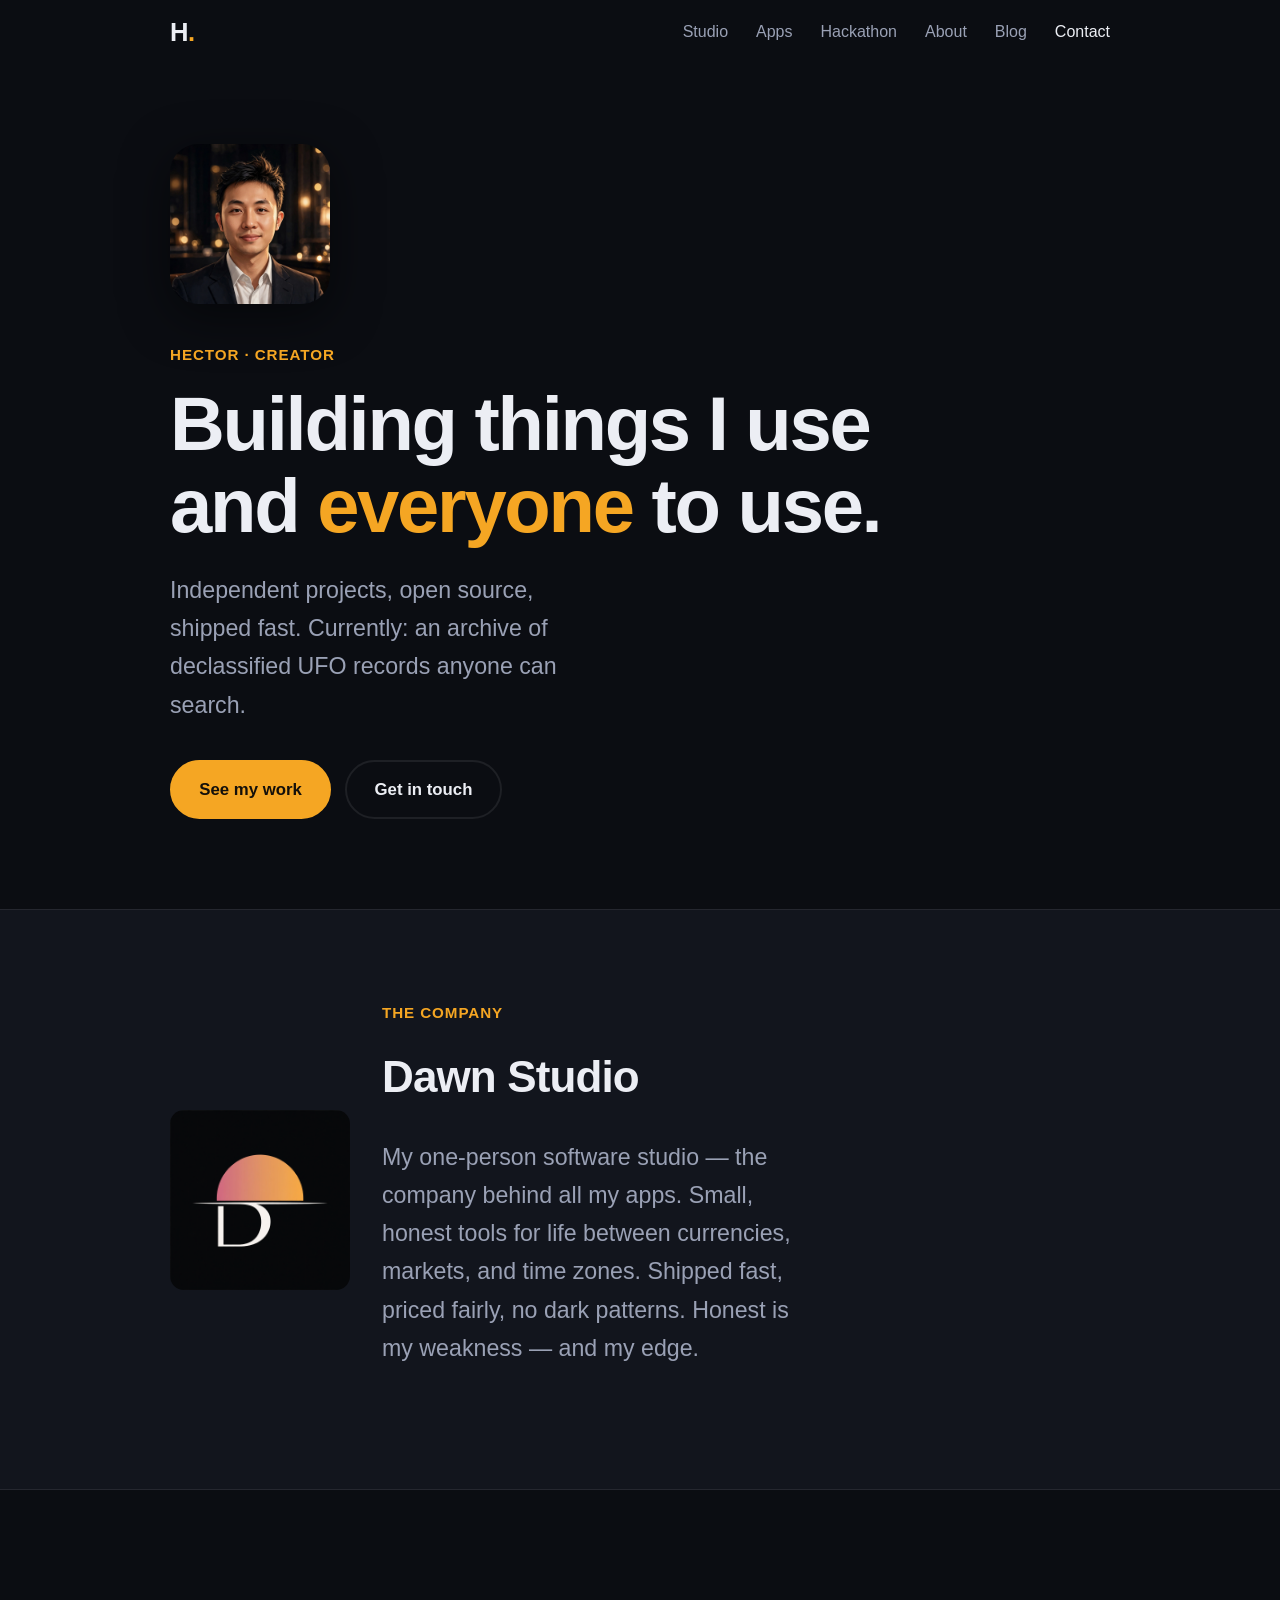
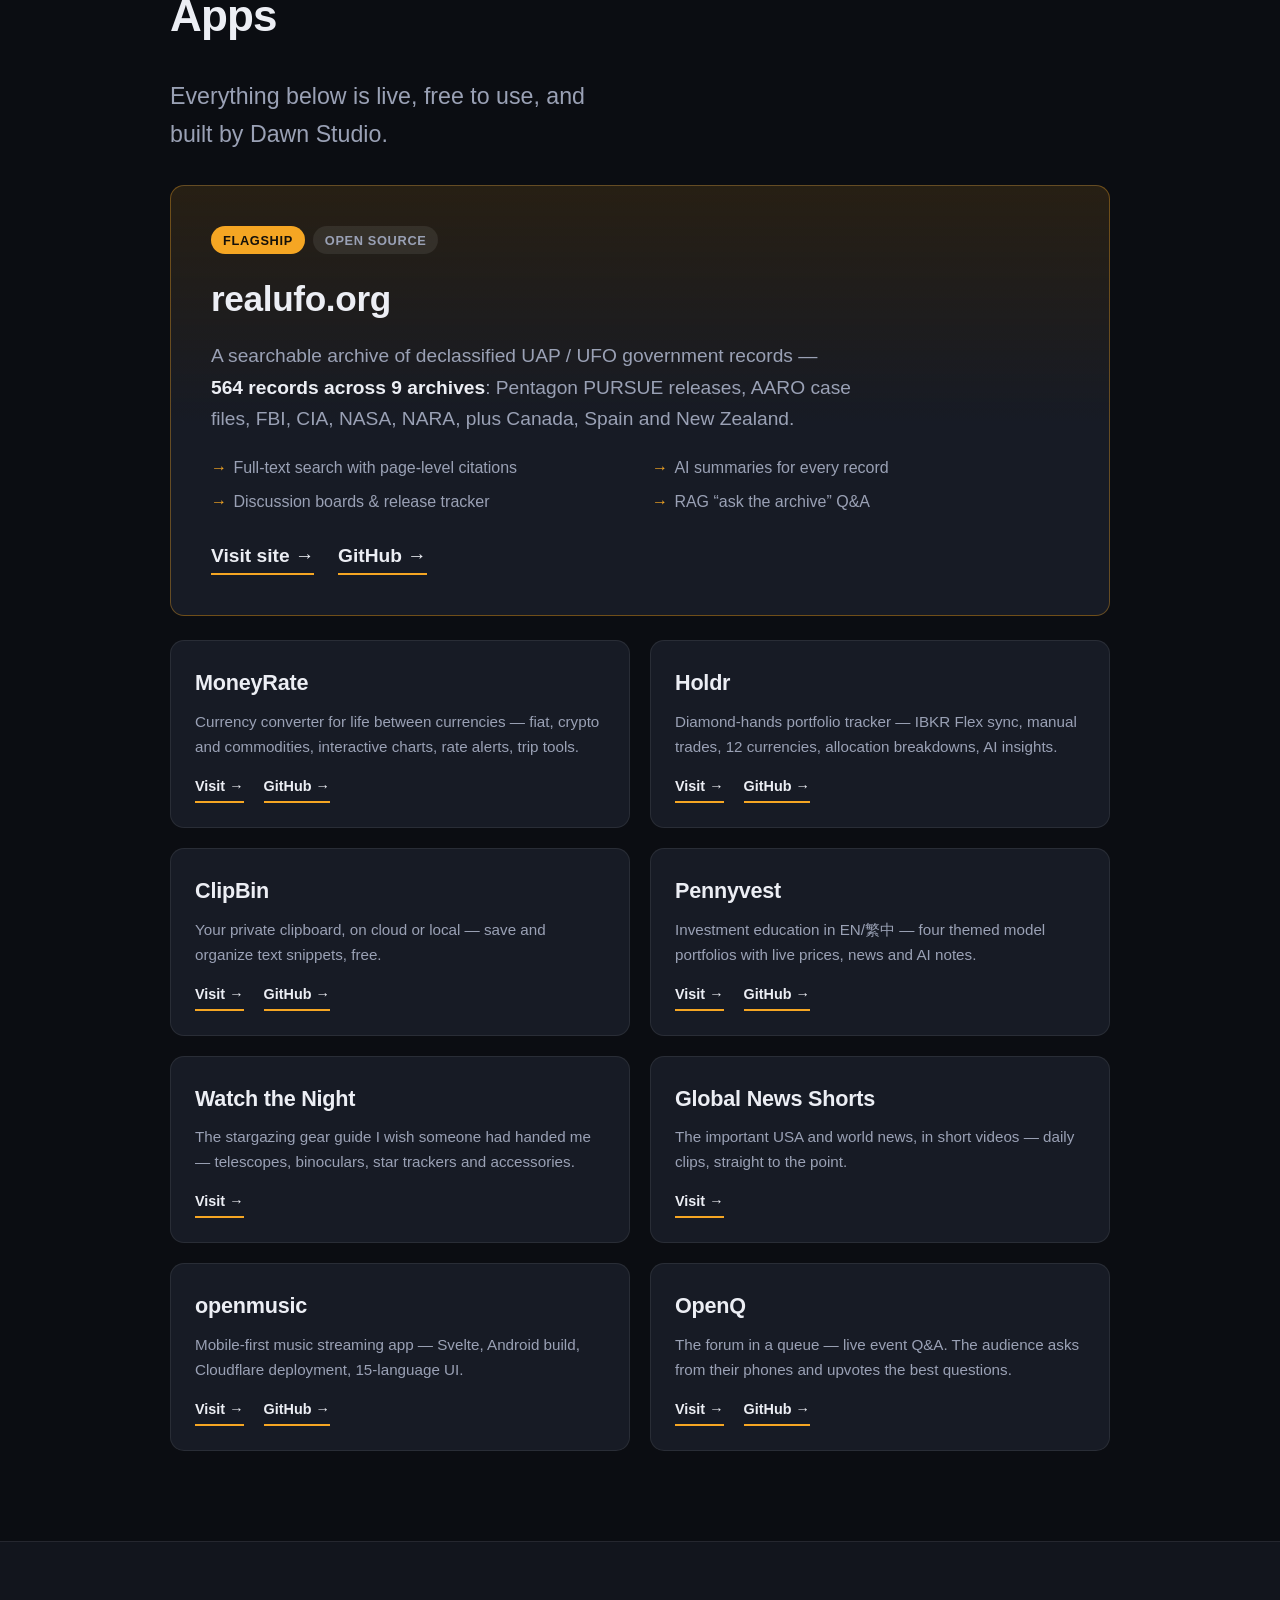
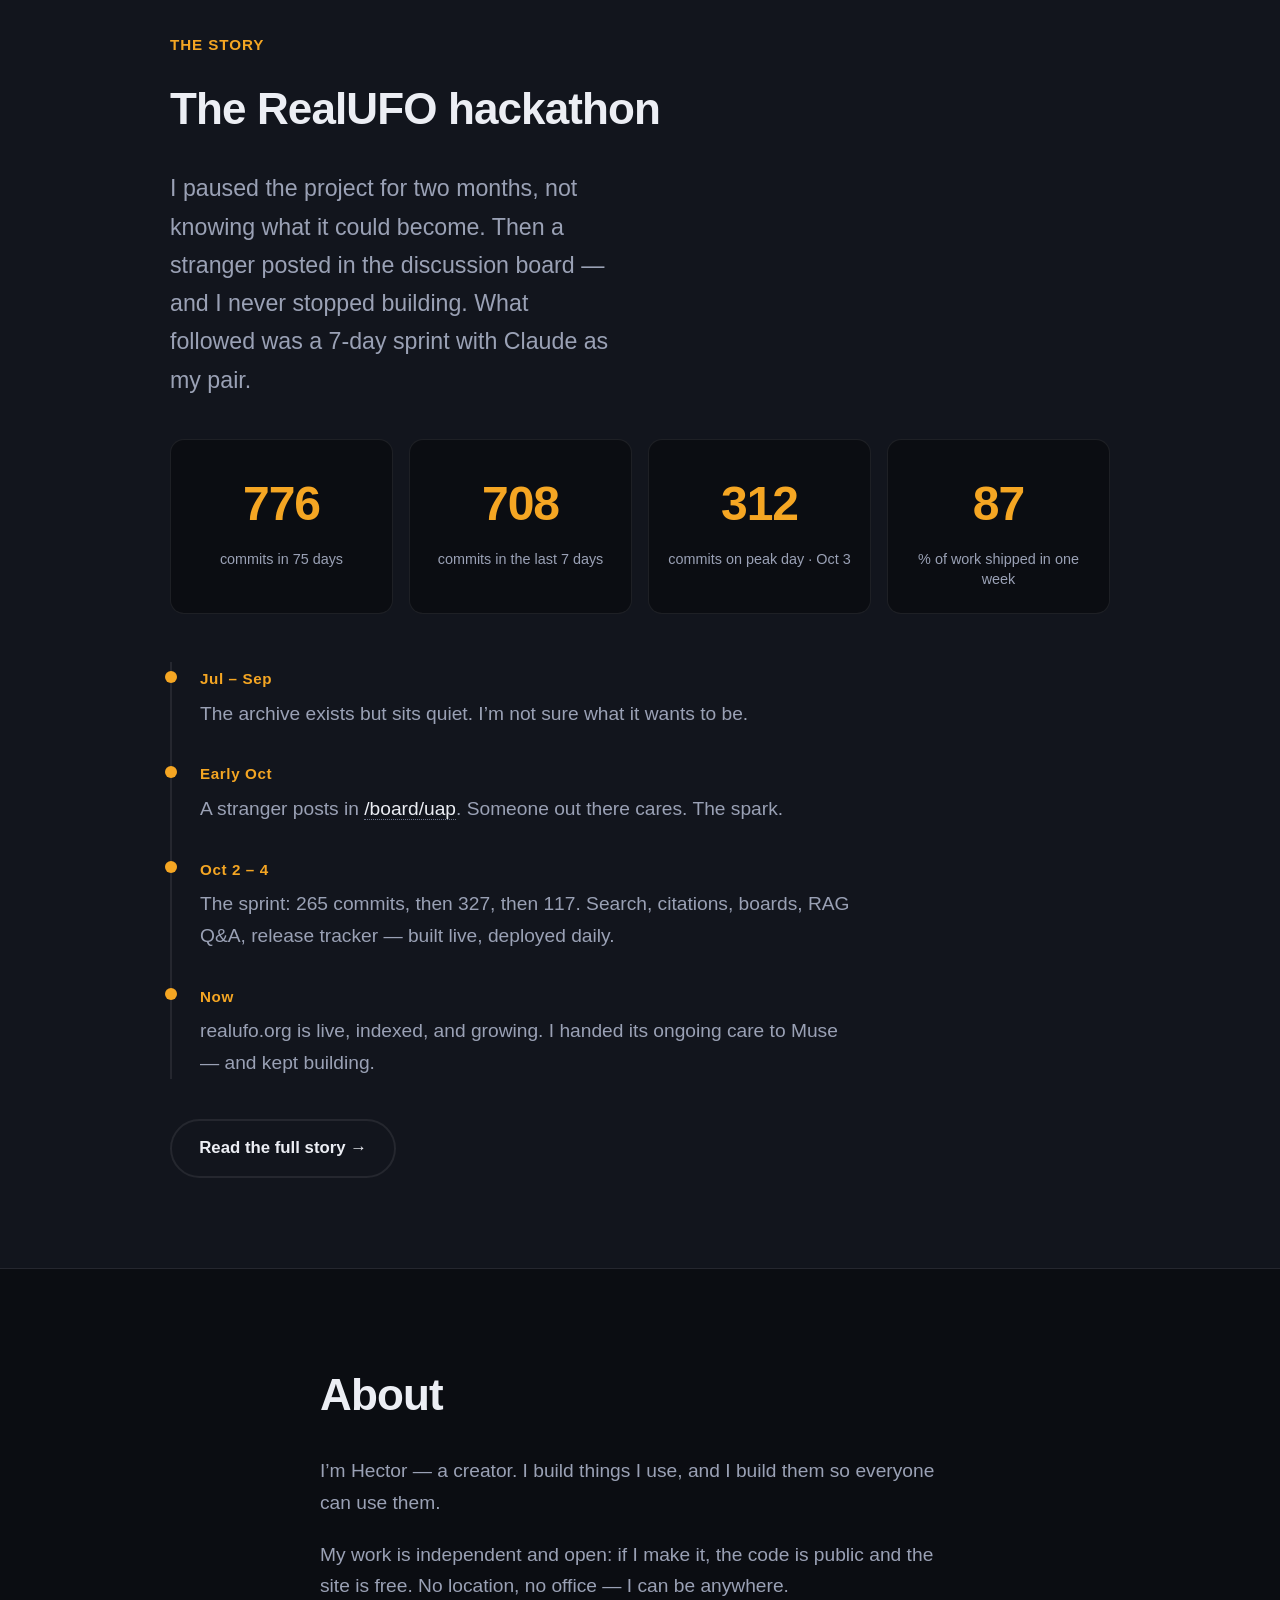
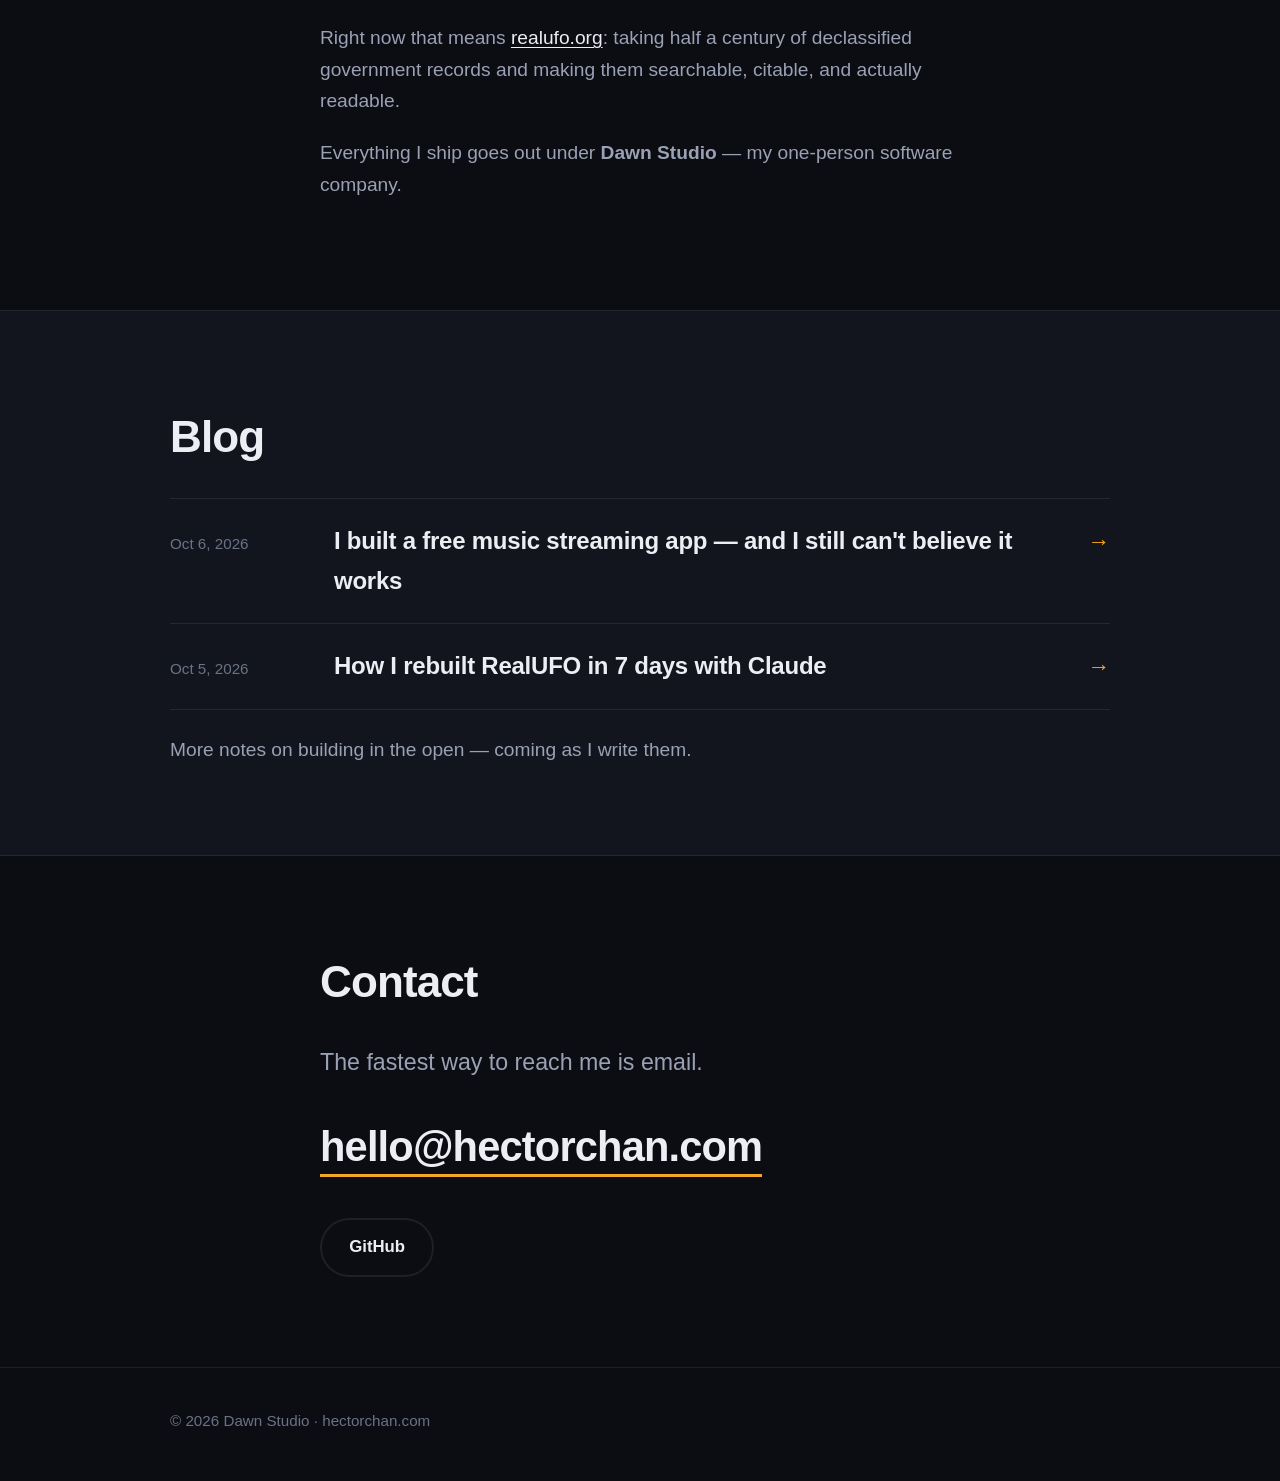
==== index.html @ f7c54172 "Add Cloudflare Web Analytics beacon (hectorchan.com)" ====
<!DOCTYPE html>
<html lang="en">
<head>
<meta charset="utf-8">
<meta name="viewport" content="width=device-width, initial-scale=1">
<meta name="theme-color" content="#000000">
<title>Hector — creator</title>
<meta name="description" content="Hector is a creator. Building things I use and everyone to use. Currently building realufo.org — an open-source archive of declassified UAP records.">
<meta property="og:title" content="Hector — creator">
<meta property="og:description" content="Building things I use and everyone to use.">
<meta property="og:type" content="website">
<meta property="og:url" content="https://hectorchan.com/">
<meta property="og:image" content="https://hectorchan.com/assets/avatar.png">
<link rel="canonical" href="https://hectorchan.com/">
<meta name="robots" content="index, follow">
<meta name="twitter:card" content="summary">
<meta name="twitter:title" content="Hector — creator">
<meta name="twitter:description" content="Building things I use and everyone to use.">
<meta name="twitter:image" content="https://hectorchan.com/assets/avatar.png">
<script type="application/ld+json">
{"@context":"https://schema.org","@type":"Person","name":"Hector Chan","url":"https://hectorchan.com/","image":"https://hectorchan.com/assets/avatar.png","description":"Hector is a creator. Building things I use and everyone to use.","jobTitle":"Founder, Dawn Studio"}
</script>
<link rel="icon" type="image/png" href="/assets/avatar.png">
<link rel="apple-touch-icon" href="/assets/apple-touch-icon.png">
<link rel="manifest" href="/site.webmanifest">
<link rel="stylesheet" href="/styles.css">
</head>
<body>

<nav class="nav" id="nav">
  <div class="wrap nav-inner">
    <a class="brand" href="/">H<span class="accent">.</span></a>
    <button class="menu-btn" id="menuBtn" aria-label="Menu" aria-expanded="false">
      <span></span><span></span><span></span>
    </button>
    <div class="nav-links" id="navLinks">
      <a href="#studio">Studio</a>
      <a href="#work">Apps</a>
      <a href="#hackathon">Hackathon</a>
      <a href="#about">About</a>
      <a href="/blog/">Blog</a>
      <a href="#contact">Contact</a>
    </div>
  </div>
</nav>

<header class="hero">
  <div class="wrap">
    <img class="avatar reveal" src="/assets/avatar.png" alt="Hector's avatar" width="160" height="160">
    <p class="kicker reveal">Hector · creator</p>
    <h1 class="reveal">Building things I use<br>and <span class="accent">everyone</span> to use.</h1>
    <p class="lede reveal">Independent projects, open source, shipped fast. Currently: an archive of declassified UFO records anyone can search.</p>
    <div class="cta-row reveal">
      <a class="btn" href="#work">See my work</a>
      <a class="btn ghost" href="#contact">Get in touch</a>
    </div>
  </div>
</header>

<main>
  <section id="studio" class="section alt">
    <div class="wrap">
      <div class="studio-row reveal">
        <img class="studio-logo" src="/assets/dawn-studio-mark.webp" alt="Dawn Studio logo — a sunrise rising over the letter D" width="360" height="360">
        <div>
          <p class="kicker">The company</p>
          <h2>Dawn Studio</h2>
          <p class="lede">My one-person software studio — the company behind all my apps. Small, honest tools for life between currencies, markets, and time zones. Shipped fast, priced fairly, no dark patterns. Honest is my weakness — and my edge.</p>
        </div>
      </div>
    </div>
  </section>
  <section id="work" class="section">
    <div class="wrap">
      <h2 class="reveal">Apps</h2>
      <p class="lede reveal" style="margin-bottom:2rem">Everything below is live, free to use, and built by Dawn Studio.</p>

      <article class="card featured reveal">
        <div class="card-top">
          <span class="tag">Flagship</span>
          <span class="tag dim">Open source</span>
        </div>
        <h3><a href="https://realufo.org" target="_blank" rel="noopener">realufo.org</a></h3>
        <p class="card-desc">A searchable archive of declassified UAP / UFO government records — <strong>564 records across 9 archives</strong>: Pentagon PURSUE releases, AARO case files, FBI, CIA, NASA, NARA, plus Canada, Spain and New Zealand.</p>
        <ul class="feat">
          <li>Full-text search with page-level citations</li>
          <li>AI summaries for every record</li>
          <li>Discussion boards &amp; release tracker</li>
          <li>RAG “ask the archive” Q&amp;A</li>
        </ul>
        <div class="card-links">
          <a href="https://realufo.org" target="_blank" rel="noopener">Visit site →</a>
          <a href="https://github.com/hectorchanht/realufo" target="_blank" rel="noopener">GitHub →</a>
        </div>
      </article>

<div class="apps-grid">
        <article class="app-card reveal">
          <h3><a href="https://moneyrate.lol" target="_blank" rel="noopener">MoneyRate</a></h3>
          <p>Currency converter for life between currencies — fiat, crypto and commodities, interactive charts, rate alerts, trip tools.</p>
          <div class="card-links">
            <a href="https://moneyrate.lol" target="_blank" rel="noopener">Visit →</a>
            <a href="https://github.com/hectorchanht/moneyrate" target="_blank" rel="noopener">GitHub →</a>
          </div>
        </article>
        <article class="app-card reveal">
          <h3><a href="https://holdr.lol" target="_blank" rel="noopener">Holdr</a></h3>
          <p>Diamond-hands portfolio tracker — IBKR Flex sync, manual trades, 12 currencies, allocation breakdowns, AI insights.</p>
          <div class="card-links">
            <a href="https://holdr.lol" target="_blank" rel="noopener">Visit →</a>
            <a href="https://github.com/hectorchanht/holdr" target="_blank" rel="noopener">GitHub →</a>
          </div>
        </article>
        <article class="app-card reveal">
          <h3><a href="https://clipbin.lol" target="_blank" rel="noopener">ClipBin</a></h3>
          <p>Your private clipboard, on cloud or local — save and organize text snippets, free.</p>
          <div class="card-links">
            <a href="https://clipbin.lol" target="_blank" rel="noopener">Visit →</a>
            <a href="https://github.com/hectorchanht/clipbin" target="_blank" rel="noopener">GitHub →</a>
          </div>
        </article>
        <article class="app-card reveal">
          <h3><a href="https://pennyvest.space" target="_blank" rel="noopener">Pennyvest</a></h3>
          <p>Investment education in EN/繁中 — four themed model portfolios with live prices, news and AI notes.</p>
          <div class="card-links">
            <a href="https://pennyvest.space" target="_blank" rel="noopener">Visit →</a>
            <a href="https://github.com/hectorchanht/pennyvest" target="_blank" rel="noopener">GitHub →</a>
          </div>
        </article>
        <article class="app-card reveal">
          <h3><a href="https://watchthenight.com" target="_blank" rel="noopener">Watch the Night</a></h3>
          <p>The stargazing gear guide I wish someone had handed me — telescopes, binoculars, star trackers and accessories.</p>
          <div class="card-links">
            <a href="https://watchthenight.com" target="_blank" rel="noopener">Visit →</a>
          </div>
        </article>
        <article class="app-card reveal">
          <h3><a href="https://globalnewsshorts.com" target="_blank" rel="noopener">Global News Shorts</a></h3>
          <p>The important USA and world news, in short videos — daily clips, straight to the point.</p>
          <div class="card-links">
            <a href="https://globalnewsshorts.com" target="_blank" rel="noopener">Visit →</a>
          </div>
        </article>
        <article class="app-card reveal">
          <h3><a href="https://openmusic.hectorchan.com" target="_blank" rel="noopener">openmusic</a></h3>
          <p>Mobile-first music streaming app — Svelte, Android build, Cloudflare deployment, 15-language UI.</p>
          <div class="card-links">
            <a href="https://openmusic.hectorchan.com" target="_blank" rel="noopener">Visit →</a>
            <a href="https://github.com/hectorchanht/openmusic" target="_blank" rel="noopener">GitHub →</a>
          </div>
        </article>
        <article class="app-card reveal">
          <h3><a href="https://openq.hectorchan.com" target="_blank" rel="noopener">OpenQ</a></h3>
          <p>The forum in a queue — live event Q&A. The audience asks from their phones and upvotes the best questions.</p>
          <div class="card-links">
            <a href="https://openq.hectorchan.com" target="_blank" rel="noopener">Visit →</a>
            <a href="https://github.com/hectorchanht/openq" target="_blank" rel="noopener">GitHub →</a>
          </div>
        </article>
      </div>
    </div>
  </section>

  <section id="hackathon" class="section alt">
    <div class="wrap">
      <p class="kicker reveal">The story</p>
      <h2 class="reveal">The RealUFO hackathon</h2>
      <p class="lede reveal">I paused the project for two months, not knowing what it could become. Then a stranger posted in the discussion board — and I never stopped building. What followed was a 7-day sprint with Claude as my pair.</p>

      <div class="stats">
        <div class="stat reveal"><span class="num" data-count="813">0</span><span class="lbl">commits in 75 days</span></div>
        <div class="stat reveal"><span class="num" data-count="742">0</span><span class="lbl">commits in the last 7 days</span></div>
        <div class="stat reveal"><span class="num" data-count="327">0</span><span class="lbl">commits on peak day · Oct 3</span></div>
        <div class="stat reveal"><span class="num" data-count="91">0</span><span class="lbl">% of work shipped in one week</span></div>
      </div>

      <div class="timeline">
        <div class="t-item reveal"><span class="t-date">Jul – Sep</span><p>The archive exists but sits quiet. I’m not sure what it wants to be.</p></div>
        <div class="t-item reveal"><span class="t-date">Early Oct</span><p>A stranger posts in <em>/board/uap</em>. Someone out there cares. The spark.</p></div>
        <div class="t-item reveal"><span class="t-date">Oct 2 – 4</span><p>The sprint: 265 commits, then 327, then 117. Search, citations, boards, RAG Q&amp;A, release tracker — built live, deployed daily.</p></div>
        <div class="t-item reveal"><span class="t-date">Now</span><p>realufo.org is live, indexed, and growing. I handed its ongoing care to Muse — and kept building.</p></div>
      </div>

      <p class="reveal"><a class="btn ghost" href="/blog/hackathon.html">Read the full story →</a></p>
    </div>
  </section>

  <section id="about" class="section">
    <div class="wrap narrow">
      <h2 class="reveal">About</h2>
      <div class="reveal">
        <p>I’m Hector — a creator. I build things I use, and I build them so everyone can use them.</p>
        <p>My work is independent and open: if I make it, the code is public and the site is free. No location, no office — I can be anywhere.</p>
        <p>Right now that means <a href="https://realufo.org" target="_blank" rel="noopener">realufo.org</a>: taking half a century of declassified government records and making them searchable, citable, and actually readable.</p>
        <p>Everything I ship goes out under <strong>Dawn Studio</strong> — my one-person software company.</p>
      </div>
    </div>
  </section>

  <section id="blog" class="section alt">
    <div class="wrap">
      <h2 class="reveal">Blog</h2>
      <a class="post-row reveal" href="/blog/openmusic.html">
        <span class="post-date">Oct 6, 2026</span>
        <span class="post-title">I built a free music streaming app — and I still can't believe it works</span>
        <span class="post-arrow">→</span>
      </a>
      <a class="post-row reveal" href="/blog/hackathon.html">
        <span class="post-date">Oct 5, 2026</span>
        <span class="post-title">How I rebuilt RealUFO in 7 days with Claude</span>
        <span class="post-arrow">→</span>
      </a>
      <p class="muted reveal">More notes on building in the open — coming as I write them.</p>
    </div>
  </section>

  <section id="contact" class="section">
    <div class="wrap narrow">
      <h2 class="reveal">Contact</h2>
      <p class="lede reveal">The fastest way to reach me is email.</p>
      <p class="reveal"><a class="big-link" href="mailto:hello@hectorchan.com">hello@hectorchan.com</a></p>
      <div class="cta-row reveal">
        <a class="btn ghost" href="https://github.com/hectorchanht" target="_blank" rel="noopener">GitHub</a>
      </div>
    </div>
  </section>
</main>

<footer>
  <div class="wrap">
    <p>© 2026 Dawn Studio · hectorchan.com</p>
  </div>
</footer>

<script src="/app.js?v=2" defer></script>
<!-- Cloudflare Web Analytics --><script defer src="https://static.cloudflareinsights.com/beacon.min.js" data-cf-beacon='{"token": "0747654749b146448e990934ab070425"}'></script><!-- End Cloudflare Web Analytics -->
</body>
</html>
---- styles.css ----
/* hectorchan.com — dark, large type, no clutter */
:root {
  --bg: #0b0d12;
  --surface: #12151d;
  --surface-2: #171b25;
  --text: #eceef4;
  --muted: #9aa1b5;
  --faint: #6b7288;
  --accent: #f5a623;
  --accent-soft: rgba(245, 166, 35, 0.12);
  --line: rgba(255, 255, 255, 0.08);
  --radius: 14px;
  --font: -apple-system, BlinkMacSystemFont, "Segoe UI", Inter, Roboto,
    "Helvetica Neue", Arial, sans-serif;
}

* { box-sizing: border-box; margin: 0; padding: 0; }

html { scroll-behavior: smooth; }

body {
  background: var(--bg);
  color: var(--text);
  font-family: var(--font);
  font-size: clamp(1.05rem, 1.2vw + 0.9rem, 1.2rem);
  line-height: 1.65;
  -webkit-font-smoothing: antialiased;
}

.wrap {
  max-width: 1020px;
  margin: 0 auto;
  padding: 0 clamp(1.25rem, 4vw, 2.5rem);
}
.wrap.narrow { max-width: 720px; }

a { color: var(--text); text-decoration-thickness: 1px; text-underline-offset: 3px; }
a:hover { color: var(--accent); }
.accent { color: var(--accent); }
.muted { color: var(--muted); }

/* ---------- nav ---------- */
.nav {
  position: fixed; top: 0; left: 0; right: 0; z-index: 50;
  transition: background 0.25s, border-color 0.25s, backdrop-filter 0.25s;
  border-bottom: 1px solid transparent;
}
.nav.scrolled {
  background: rgba(11, 13, 18, 0.82);
  backdrop-filter: blur(12px);
  -webkit-backdrop-filter: blur(12px);
  border-bottom-color: var(--line);
}
.nav-inner {
  display: flex; align-items: center; justify-content: space-between;
  height: 64px;
}
.brand { font-size: 1.6rem; font-weight: 800; text-decoration: none; letter-spacing: -0.02em; }
.nav-links { display: flex; gap: 1.75rem; }
.nav-links a {
  text-decoration: none; color: var(--muted); font-size: 1rem; font-weight: 500;
}
.nav-links a:hover, .nav-links a.active { color: var(--text); }
.menu-btn {
  display: none; background: none; border: 0; cursor: pointer; padding: 8px;
}
.menu-btn span { display: block; width: 22px; height: 2px; background: var(--text); margin: 5px 0; border-radius: 2px; }

/* ---------- hero ---------- */
.hero { padding: clamp(7rem, 16vh, 10rem) 0 clamp(4rem, 10vh, 6rem); }
.avatar {
  width: clamp(96px, 18vw, 160px); height: auto; border-radius: 28px;
  margin-bottom: 1.75rem; box-shadow: 0 12px 48px rgba(0, 0, 0, 0.5);
}
.kicker {
  color: var(--accent); font-weight: 600; letter-spacing: 0.06em;
  text-transform: uppercase; font-size: 0.95rem; margin-bottom: 1rem;
}
.hero h1 {
  font-size: clamp(2.6rem, 7.5vw, 4.75rem);
  line-height: 1.08; letter-spacing: -0.03em; font-weight: 800;
  margin-bottom: 1.5rem;
}
.lede { color: var(--muted); font-size: clamp(1.15rem, 2.4vw, 1.45rem); max-width: 34ch; }
.cta-row { display: flex; gap: 0.9rem; margin-top: 2.25rem; flex-wrap: wrap; }

.btn {
  display: inline-block; padding: 0.85rem 1.7rem; border-radius: 999px;
  background: var(--accent); color: #14100a; font-weight: 700;
  text-decoration: none; font-size: 1.05rem; border: 2px solid var(--accent);
  transition: transform 0.15s, background 0.15s;
}
.btn:hover { transform: translateY(-2px); color: #14100a; }
.btn.ghost { background: transparent; color: var(--text); border-color: var(--line); }
.btn.ghost:hover { border-color: var(--accent); color: var(--accent); transform: translateY(-2px); }

/* ---------- sections ---------- */
.section { padding: clamp(4rem, 10vh, 6.5rem) 0; }
.section.alt { background: var(--surface); border-top: 1px solid var(--line); border-bottom: 1px solid var(--line); }
.section h2 {
  font-size: clamp(1.9rem, 4.5vw, 2.75rem); letter-spacing: -0.02em;
  margin-bottom: 1.5rem; font-weight: 800;
}
.section .lede { margin-bottom: 2rem; }

/* ---------- cards ---------- */
.card {
  background: var(--surface-2); border: 1px solid var(--line);
  border-radius: var(--radius); padding: clamp(1.5rem, 4vw, 2.5rem);
  margin-bottom: 1.5rem; transition: border-color 0.2s, transform 0.2s;
}
.card:hover { border-color: rgba(245, 166, 35, 0.4); transform: translateY(-3px); }
.card.featured { border-color: rgba(245, 166, 35, 0.35); background: linear-gradient(180deg, var(--accent-soft), var(--surface-2) 55%); }
.card-top { display: flex; gap: 0.5rem; margin-bottom: 1rem; flex-wrap: wrap; }
.tag {
  font-size: 0.8rem; font-weight: 700; letter-spacing: 0.05em; text-transform: uppercase;
  background: var(--accent); color: #14100a; border-radius: 999px; padding: 0.2rem 0.75rem;
}
.tag.dim { background: rgba(255, 255, 255, 0.08); color: var(--muted); }
.card h3 { font-size: clamp(1.6rem, 3.5vw, 2.2rem); margin-bottom: 0.75rem; letter-spacing: -0.01em; }
.card h3 a { text-decoration: none; }
.card-desc { color: var(--muted); margin-bottom: 1.25rem; max-width: 60ch; }
.card-desc strong { color: var(--text); }
.feat { list-style: none; display: grid; grid-template-columns: 1fr 1fr; gap: 0.5rem 1.5rem; margin-bottom: 1.5rem; }
.feat li { color: var(--muted); font-size: 1rem; padding-left: 1.4rem; position: relative; }
.feat li::before { content: "→"; position: absolute; left: 0; color: var(--accent); }
.card-links { display: flex; gap: 1.5rem; }
.card-links a { font-weight: 600; text-decoration: none; border-bottom: 2px solid var(--accent); padding-bottom: 2px; }

/* ---------- stats ---------- */
.stats {
  display: grid; grid-template-columns: repeat(4, 1fr);
  gap: 1rem; margin: 2.5rem 0 3rem;
}
.stat {
  background: var(--bg); border: 1px solid var(--line); border-radius: var(--radius);
  padding: 1.5rem 1rem; text-align: center;
}
.stat .num {
  display: block; font-size: clamp(2rem, 5vw, 3rem); font-weight: 800;
  color: var(--accent); letter-spacing: -0.02em; font-variant-numeric: tabular-nums;
}
.stat .lbl { display: block; color: var(--muted); font-size: 0.9rem; margin-top: 0.35rem; line-height: 1.4; }

/* ---------- timeline ---------- */
.timeline { margin: 0 0 2.5rem; border-left: 2px solid var(--line); padding-left: 1.75rem; display: grid; gap: 1.75rem; }
.t-item { position: relative; }
.t-item::before {
  content: ""; position: absolute; left: calc(-1.75rem - 7px); top: 0.45em;
  width: 12px; height: 12px; border-radius: 50%; background: var(--accent);
}
.t-date { color: var(--accent); font-weight: 700; font-size: 0.95rem; letter-spacing: 0.04em; }
.t-item p { color: var(--muted); margin-top: 0.25rem; max-width: 62ch; }
.t-item em { color: var(--text); font-style: normal; border-bottom: 1px dotted var(--faint); }

/* ---------- about ---------- */
#about p { color: var(--muted); margin-bottom: 1.25rem; max-width: 62ch; }
#about p a { color: var(--text); }

/* ---------- blog rows ---------- */
.post-row {
  display: grid; grid-template-columns: 9rem 1fr auto; gap: 1.25rem; align-items: baseline;
  padding: 1.4rem 0; border-top: 1px solid var(--line); text-decoration: none;
}
.post-row:last-of-type { border-bottom: 1px solid var(--line); }
.post-row:hover .post-title { color: var(--accent); }
.post-date { color: var(--faint); font-size: 0.95rem; white-space: nowrap; }
.post-title { font-size: clamp(1.2rem, 2.6vw, 1.5rem); font-weight: 700; letter-spacing: -0.01em; }
.post-arrow { color: var(--accent); font-size: 1.4rem; }
#blog .muted { margin-top: 1.5rem; }

/* ---------- contact ---------- */
.big-link {
  font-size: clamp(1.6rem, 5vw, 2.6rem); font-weight: 800; letter-spacing: -0.02em;
  text-decoration: none; border-bottom: 3px solid var(--accent); padding-bottom: 4px;
  word-break: break-all;
}

/* ---------- blog post ---------- */
.post-head { padding: clamp(6rem, 14vh, 8.5rem) 0 2.5rem; }
.post-head h1 { font-size: clamp(2.1rem, 6vw, 3.4rem); letter-spacing: -0.025em; line-height: 1.12; font-weight: 800; margin: 1rem 0; }
.post-meta { color: var(--faint); font-size: 1rem; }
.prose p { color: #c9cfdd; margin-bottom: 1.4rem; max-width: 68ch; }
.prose h3 { font-size: 1.5rem; margin: 2.5rem 0 1rem; letter-spacing: -0.01em; }
.prose strong { color: var(--text); }
.prose blockquote {
  border-left: 3px solid var(--accent); padding-left: 1.25rem; margin: 2rem 0;
  color: var(--muted); font-style: italic;
}
.prose mark {
  background: var(--accent); color: #14100a; padding: 0.1em 0.3em;
  border-radius: 4px; font-weight: 700; font-style: normal;
  -webkit-box-decoration-break: clone; box-decoration-break: clone;
}
.prose .core-phrase { font-size: 1.2em; line-height: 1.55; font-weight: 700; }
.prose .clarke-quote { font-size: 1.25em; line-height: 1.5; }
.prose .clarke-quote p { margin-bottom: 0.75rem; color: var(--text); max-width: none; }
.prose .clarke-quote cite { display: block; font-size: 0.8em; font-style: normal; color: var(--faint); }
.prose hr { border: 0; border-top: 1px solid var(--line); margin: 2.5rem 0; }
.back-link { display: inline-block; margin-bottom: 2rem; color: var(--muted); text-decoration: none; }
.back-link:hover { color: var(--accent); }

/* ---------- footer ---------- */
footer { padding: 2.5rem 0 3rem; color: var(--faint); font-size: 0.95rem; border-top: 1px solid var(--line); }

/* ---------- reveal ---------- */
.reveal { opacity: 0; transform: translateY(22px); transition: opacity 0.6s ease, transform 0.6s ease; }
.reveal.visible { opacity: 1; transform: none; }
@media (prefers-reduced-motion: reduce) {
  .reveal { opacity: 1; transform: none; transition: none; }
  html { scroll-behavior: auto; }
}

/* ---------- responsive ---------- */
@media (max-width: 760px) {
  .stats { grid-template-columns: 1fr 1fr; }
  .feat { grid-template-columns: 1fr; }
  .post-row { grid-template-columns: 1fr auto; }
  .post-date { grid-column: 1 / -1; }
  .post-arrow { display: none; }
  .apps-grid { grid-template-columns: 1fr; }
  .studio-row { flex-direction: column; align-items: flex-start; }
  .menu-btn { display: block; }
  .nav-links {
    display: none; position: absolute; top: 64px; left: 0; right: 0;
    flex-direction: column; gap: 0; background: rgba(11, 13, 18, 0.97);
    border-bottom: 1px solid var(--line); padding: 0.5rem 0;
  }
  .nav-links.open { display: flex; }
  .nav-links a { padding: 0.9rem 1.5rem; font-size: 1.1rem; }
}

/* commit charts (github-style) */
.chart { margin: 2rem 0; padding: 1.25rem; background: var(--surface);
  border: 1px solid var(--line); border-radius: var(--radius); overflow-x: auto; }
.chart figcaption { margin-top: 1rem; font-size: 0.85rem; color: var(--faint); }
.chart figcaption a { color: var(--muted); }
.ch-months { display: flex; gap: 4px; margin-bottom: 6px; }
.ch-month { width: 13px; margin-right: 4px; font-size: 0.65rem; color: var(--faint);
  white-space: nowrap; overflow: visible; }
.ch-grid { display: flex; gap: 4px; }
.ch-week { display: grid; grid-template-rows: repeat(7, 13px); gap: 4px; }
.ch-cell { width: 13px; height: 13px; border-radius: 3px; display: inline-block; }
.ch-future { background: transparent; border: 1px dashed var(--line); }
.ch-legend { display: flex; align-items: center; gap: 4px; margin-top: 10px;
  font-size: 0.7rem; color: var(--faint); }
.ch-total { margin-top: 6px; font-size: 0.8rem; color: var(--muted); }
.bc-wrap { display: flex; align-items: flex-end; gap: 10px; height: 220px; padding-top: 34px; }
.bc-bar { flex: 1; display: flex; flex-direction: column; justify-content: flex-end;
  align-items: center; height: 100%; position: relative; }
.bc-fill { width: 100%; max-width: 64px; background: #1f6feb; border-radius: 6px 6px 0 0;
  min-height: 3px; }
.bc-peak .bc-fill { background: var(--accent); }
.bc-count { position: absolute; top: 0; font-size: 0.8rem; font-weight: 700; color: var(--text); }
.bc-day { margin-top: 8px; font-size: 0.7rem; color: var(--faint); white-space: nowrap; }

/* blog post tables */
.prose table { width: 100%; border-collapse: collapse; margin: 1.5rem 0; font-size: 0.9rem; }
.prose th, .prose td { text-align: left; padding: 0.6rem 0.75rem; border-bottom: 1px solid var(--line); }
.prose th { color: var(--muted); font-weight: 600; font-size: 0.78rem; text-transform: uppercase; letter-spacing: 0.04em; }
.prose td:nth-child(2), .prose th:nth-child(2), .prose td:last-child, .prose th:last-child { text-align: right; }
.prose table a { color: var(--text); }

/* ---------- studio ---------- */
.studio-row { display: flex; gap: 2rem; align-items: center; }
.studio-logo { width: clamp(120px, 20vw, 180px); height: auto; border-radius: var(--radius); flex-shrink: 0; }

/* ---------- apps grid ---------- */
.apps-grid { display: grid; grid-template-columns: 1fr 1fr; gap: 1.25rem; margin-top: 0.5rem; }
.app-card { background: var(--surface-2); border: 1px solid var(--line); border-radius: var(--radius); padding: 1.5rem; transition: border-color 0.2s, transform 0.2s; }
.app-card:hover { border-color: rgba(245, 166, 35, 0.4); transform: translateY(-3px); }
.app-card h3 { font-size: 1.35rem; margin-bottom: 0.5rem; letter-spacing: -0.01em; }
.app-card h3 a { text-decoration: none; }
.app-card p { color: var(--muted); margin-bottom: 1rem; font-size: 0.95rem; }
.app-card .card-links { display: flex; gap: 1.25rem; }
.app-card .card-links a { font-size: 0.9rem; font-weight: 600; text-decoration: none; border-bottom: 2px solid var(--accent); padding-bottom: 2px; }
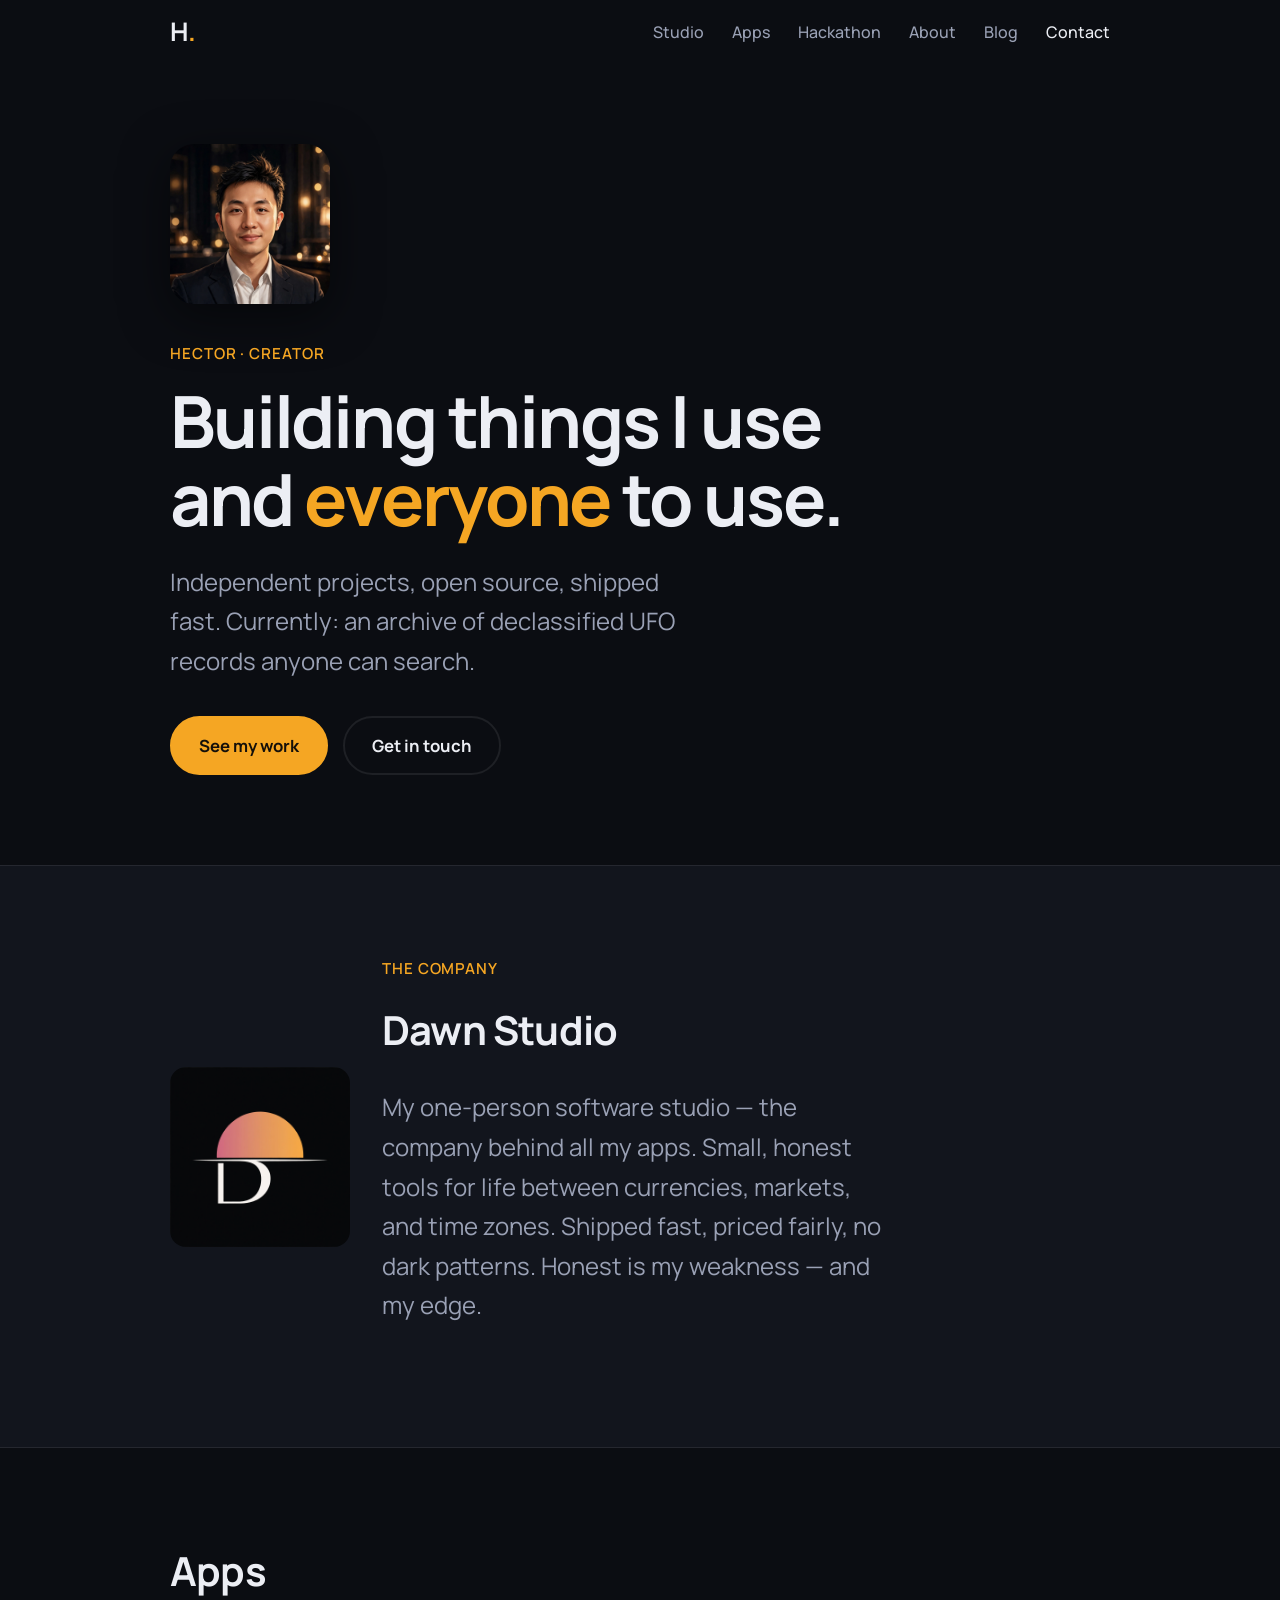
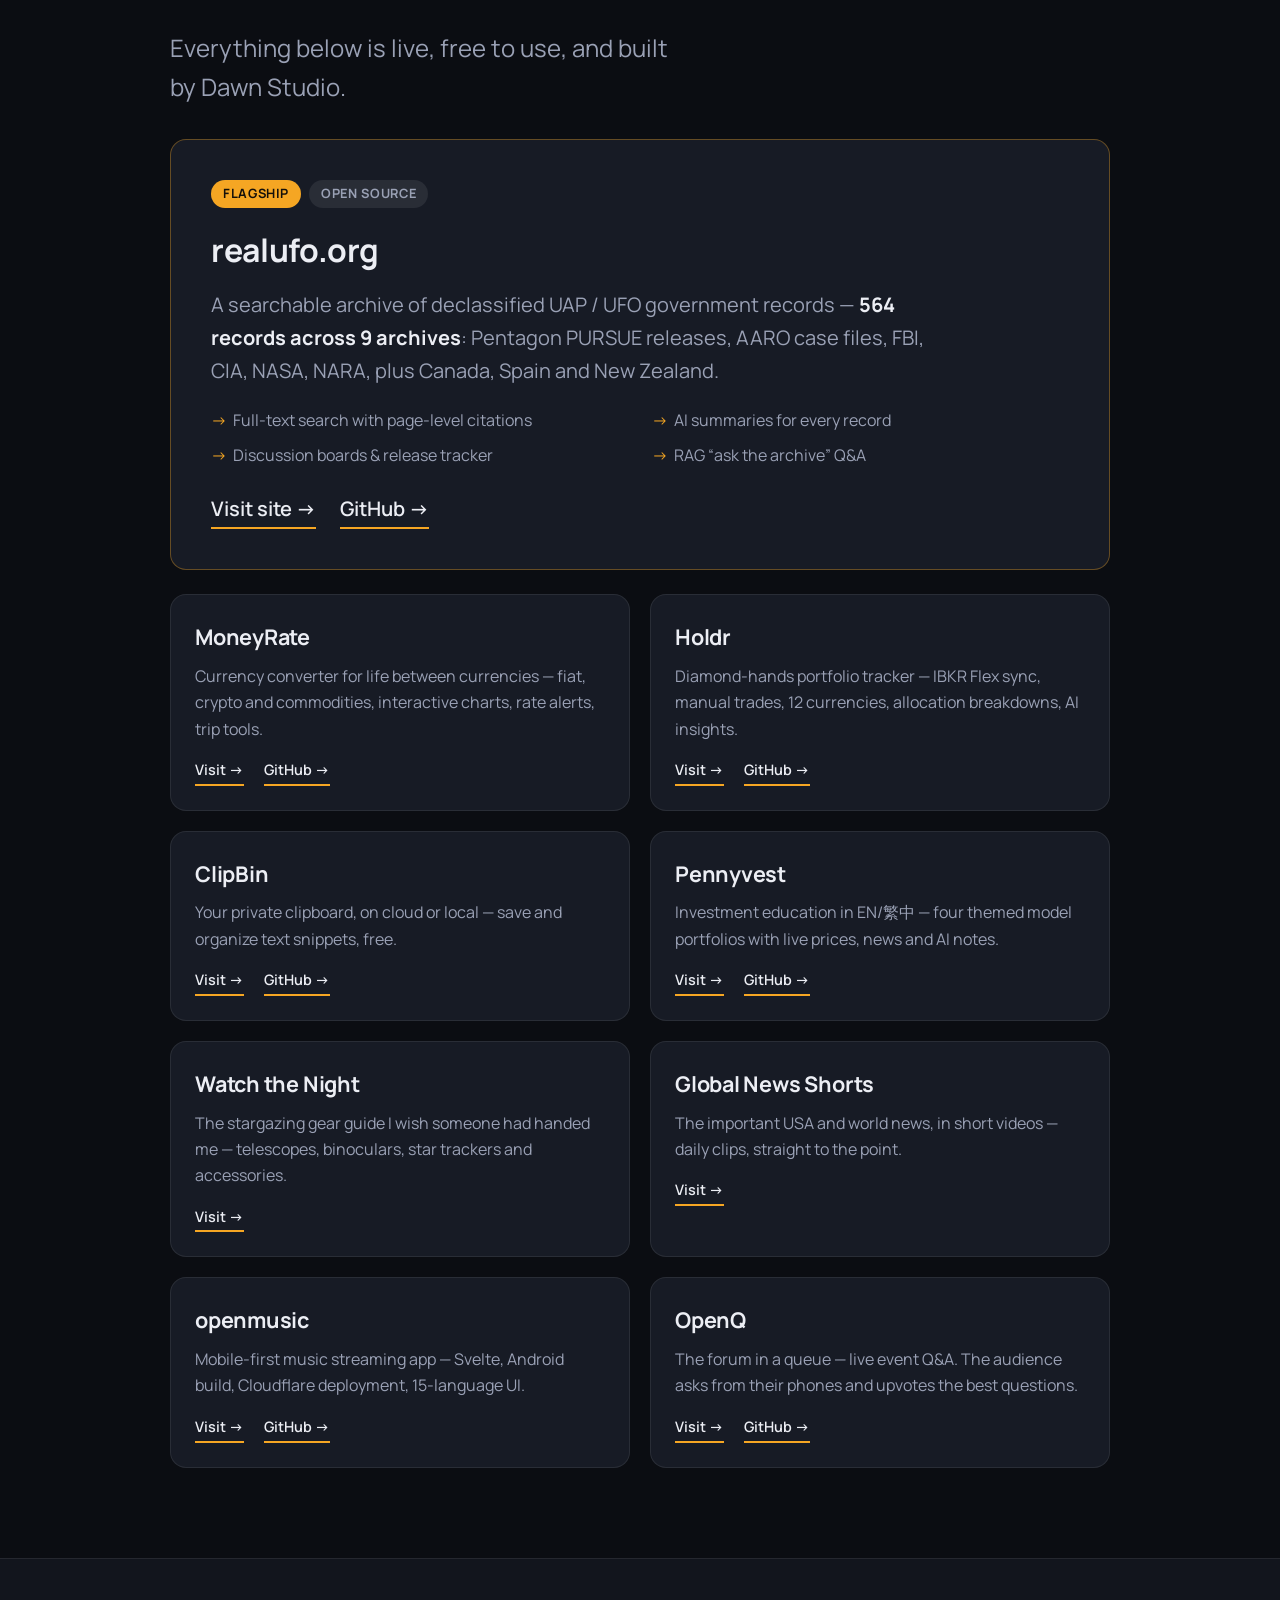
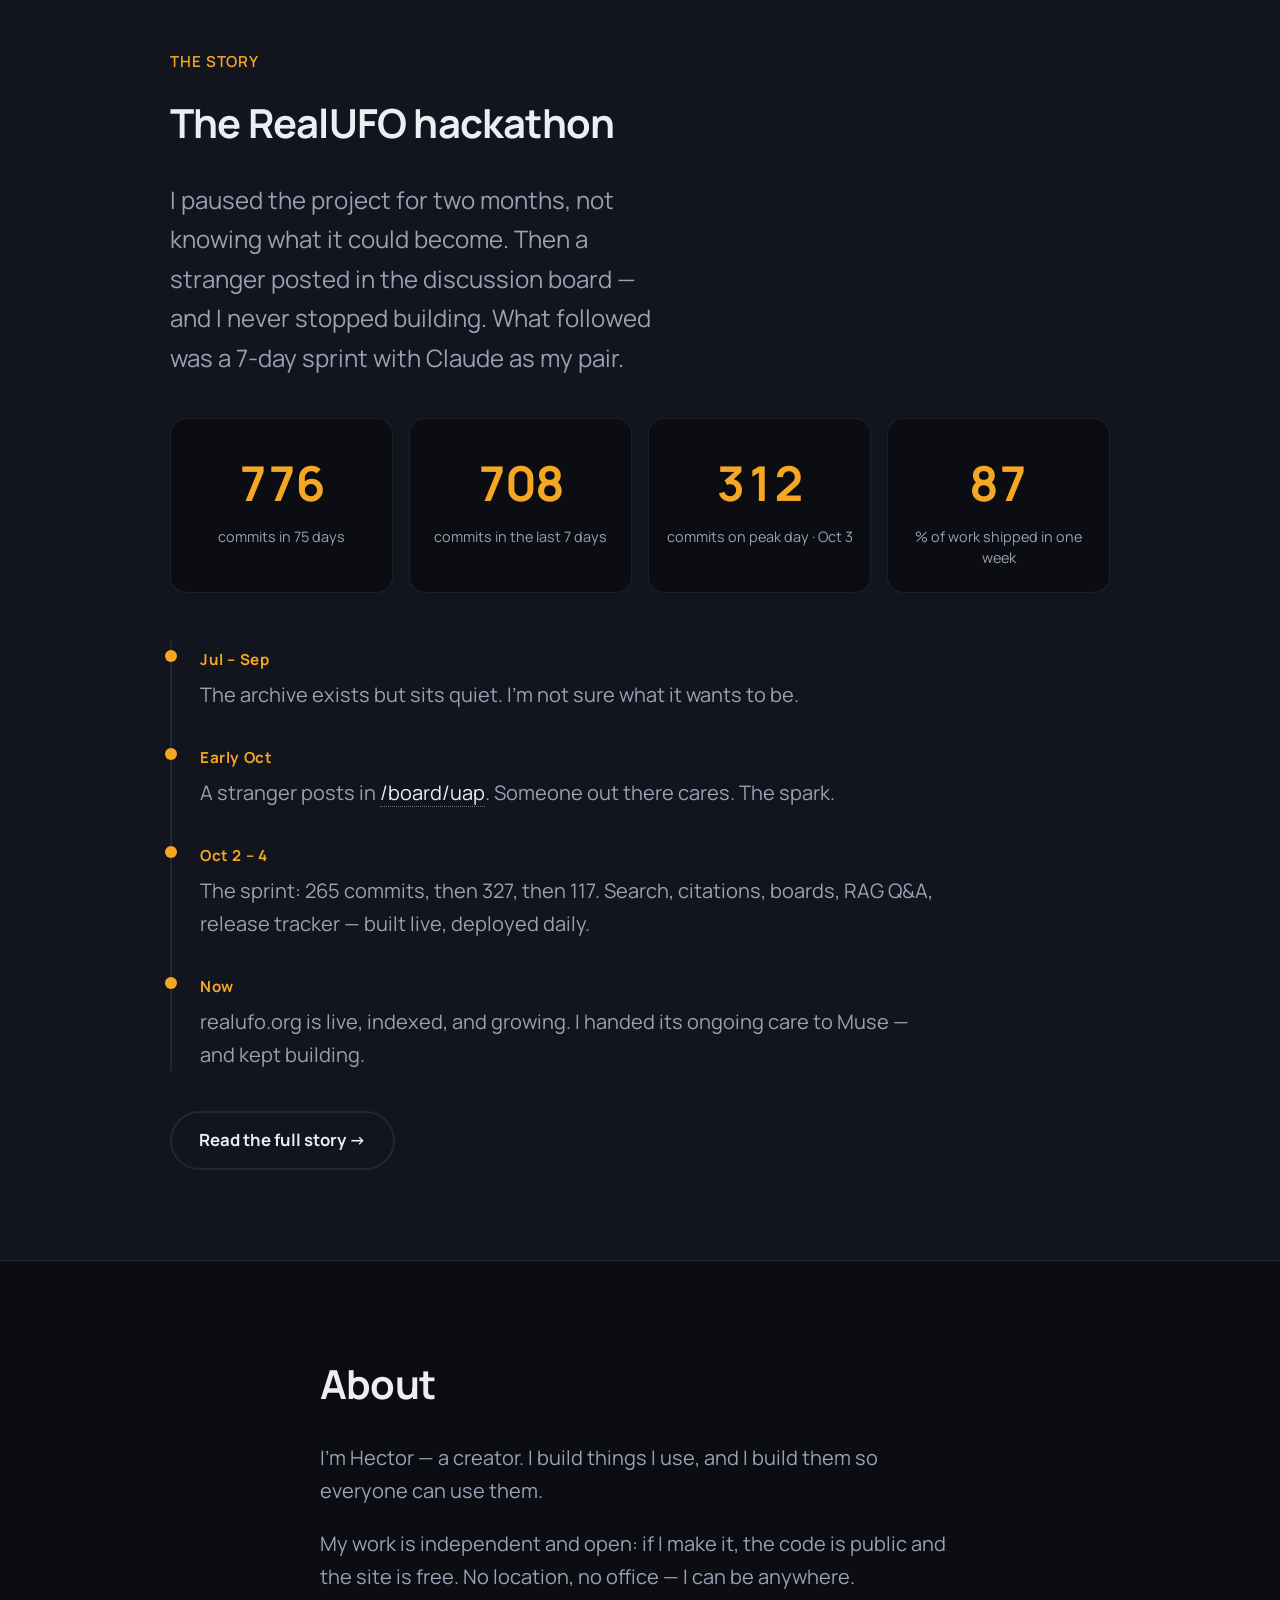
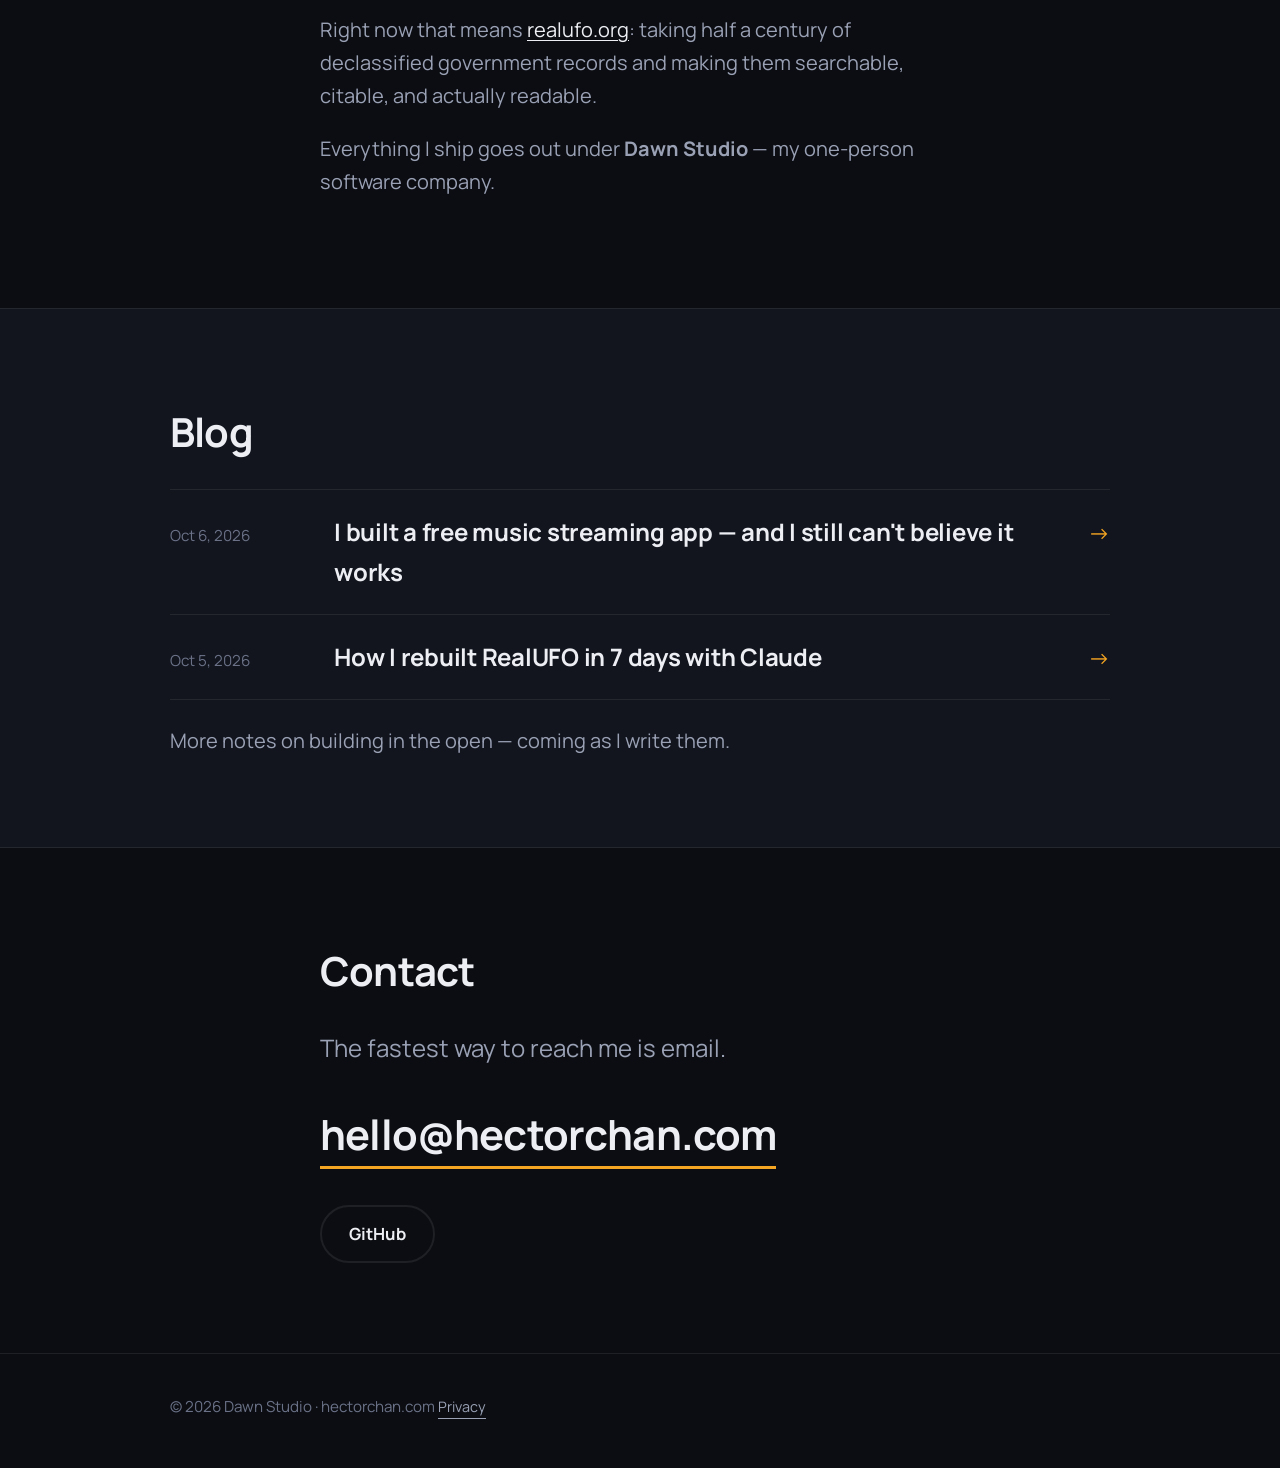
==== commit 7cca6b70: "Redesign pass (adapted Dawn values): Manrope, focus/active states, type+radius scale, IO nav sentine" ====
--- a/index.html
+++ b/index.html
@@ -23,9 +23,13 @@
 <link rel="icon" type="image/png" href="/assets/avatar.png">
 <link rel="apple-touch-icon" href="/assets/apple-touch-icon.png">
 <link rel="manifest" href="/site.webmanifest">
-<link rel="stylesheet" href="/styles.css">
+<link rel="preconnect" href="https://fonts.googleapis.com">
+<link rel="preconnect" href="https://fonts.gstatic.com" crossorigin>
+<link href="https://fonts.googleapis.com/css2?family=Manrope:wght@400;500;600;700&display=swap" rel="stylesheet">
+<link rel="stylesheet" href="/styles.css?v=2">
 </head>
 <body>
+<a class="skip-link" href="#main">Skip to content</a>
 
 <nav class="nav" id="nav">
   <div class="wrap nav-inner">
@@ -57,7 +61,7 @@
   </div>
 </header>
 
-<main>
+<main id="main">
   <section id="studio" class="section alt">
     <div class="wrap">
       <div class="studio-row reveal">
@@ -229,10 +233,11 @@
 <footer>
   <div class="wrap">
     <p>© 2026 Dawn Studio · hectorchan.com</p>
+    <p><a class="legal" href="/privacy.html">Privacy</a></p>
   </div>
 </footer>
 
-<script src="/app.js?v=2" defer></script>
+<script src="/app.js?v=3" defer></script>
 <!-- Cloudflare Web Analytics --><script defer src="https://static.cloudflareinsights.com/beacon.min.js" data-cf-beacon='{"token": "0747654749b146448e990934ab070425"}'></script><!-- End Cloudflare Web Analytics -->
 </body>
 </html>
--- a/styles.css
+++ b/styles.css
@@ -9,9 +9,9 @@
   --accent: #f5a623;
   --accent-soft: rgba(245, 166, 35, 0.12);
   --line: rgba(255, 255, 255, 0.08);
-  --radius: 14px;
-  --font: -apple-system, BlinkMacSystemFont, "Segoe UI", Inter, Roboto,
-    "Helvetica Neue", Arial, sans-serif;
+  --radius: 16px;
+  --font: "Manrope", "Noto Sans TC", -apple-system, "Segoe UI", sans-serif;
+  --ease: cubic-bezier(0.22, 1, 0.36, 1);
 }
 
 * { box-sizing: border-box; margin: 0; padding: 0; }
@@ -22,7 +22,7 @@
   background: var(--bg);
   color: var(--text);
   font-family: var(--font);
-  font-size: clamp(1.05rem, 1.2vw + 0.9rem, 1.2rem);
+  font-size: clamp(1rem, 1.2vw + 0.9rem, 1.25rem);
   line-height: 1.65;
   -webkit-font-smoothing: antialiased;
 }
@@ -42,7 +42,7 @@
 /* ---------- nav ---------- */
 .nav {
   position: fixed; top: 0; left: 0; right: 0; z-index: 50;
-  transition: background 0.25s, border-color 0.25s, backdrop-filter 0.25s;
+  transition: background .3s var(--ease), border-color .3s var(--ease), backdrop-filter .3s var(--ease);
   border-bottom: 1px solid transparent;
 }
 .nav.scrolled {
@@ -55,7 +55,7 @@
   display: flex; align-items: center; justify-content: space-between;
   height: 64px;
 }
-.brand { font-size: 1.6rem; font-weight: 800; text-decoration: none; letter-spacing: -0.02em; }
+.brand { font-size: 1.6rem; font-weight: 700; text-decoration: none; letter-spacing: -0.02em; }
 .nav-links { display: flex; gap: 1.75rem; }
 .nav-links a {
   text-decoration: none; color: var(--muted); font-size: 1rem; font-weight: 500;
@@ -69,7 +69,7 @@
 /* ---------- hero ---------- */
 .hero { padding: clamp(7rem, 16vh, 10rem) 0 clamp(4rem, 10vh, 6rem); }
 .avatar {
-  width: clamp(96px, 18vw, 160px); height: auto; border-radius: 28px;
+  width: clamp(96px, 18vw, 160px); height: auto; border-radius: 24px;
   margin-bottom: 1.75rem; box-shadow: 0 12px 48px rgba(0, 0, 0, 0.5);
 }
 .kicker {
@@ -77,11 +77,11 @@
   text-transform: uppercase; font-size: 0.95rem; margin-bottom: 1rem;
 }
 .hero h1 {
-  font-size: clamp(2.6rem, 7.5vw, 4.75rem);
-  line-height: 1.08; letter-spacing: -0.03em; font-weight: 800;
+  font-size: clamp(2.5rem, 7.5vw, 4.5rem);
+  line-height: 1.08; letter-spacing: -0.03em; font-weight: 700;
   margin-bottom: 1.5rem;
 }
-.lede { color: var(--muted); font-size: clamp(1.15rem, 2.4vw, 1.45rem); max-width: 34ch; }
+.lede { color: var(--muted); font-size: clamp(1.125rem, 2.4vw, 1.5rem); max-width: 34ch; }
 .cta-row { display: flex; gap: 0.9rem; margin-top: 2.25rem; flex-wrap: wrap; }
 
 .btn {
@@ -98,8 +98,8 @@
 .section { padding: clamp(4rem, 10vh, 6.5rem) 0; }
 .section.alt { background: var(--surface); border-top: 1px solid var(--line); border-bottom: 1px solid var(--line); }
 .section h2 {
-  font-size: clamp(1.9rem, 4.5vw, 2.75rem); letter-spacing: -0.02em;
-  margin-bottom: 1.5rem; font-weight: 800;
+  font-size: clamp(2rem, 4.5vw, 2.5rem); letter-spacing: -0.02em;
+  margin-bottom: 1.5rem; font-weight: 700;
 }
 .section .lede { margin-bottom: 2rem; }
 
@@ -107,17 +107,17 @@
 .card {
   background: var(--surface-2); border: 1px solid var(--line);
   border-radius: var(--radius); padding: clamp(1.5rem, 4vw, 2.5rem);
-  margin-bottom: 1.5rem; transition: border-color 0.2s, transform 0.2s;
+  margin-bottom: 1.5rem; transition: border-color .3s var(--ease), transform .5s var(--ease);
 }
 .card:hover { border-color: rgba(245, 166, 35, 0.4); transform: translateY(-3px); }
-.card.featured { border-color: rgba(245, 166, 35, 0.35); background: linear-gradient(180deg, var(--accent-soft), var(--surface-2) 55%); }
+.card.featured { border-color: rgba(245, 166, 35, 0.35); background: var(--surface-2); }
 .card-top { display: flex; gap: 0.5rem; margin-bottom: 1rem; flex-wrap: wrap; }
 .tag {
   font-size: 0.8rem; font-weight: 700; letter-spacing: 0.05em; text-transform: uppercase;
   background: var(--accent); color: #14100a; border-radius: 999px; padding: 0.2rem 0.75rem;
 }
 .tag.dim { background: rgba(255, 255, 255, 0.08); color: var(--muted); }
-.card h3 { font-size: clamp(1.6rem, 3.5vw, 2.2rem); margin-bottom: 0.75rem; letter-spacing: -0.01em; }
+.card h3 { font-size: clamp(1.5rem, 3.5vw, 2rem); margin-bottom: 0.75rem; letter-spacing: -0.01em; }
 .card h3 a { text-decoration: none; }
 .card-desc { color: var(--muted); margin-bottom: 1.25rem; max-width: 60ch; }
 .card-desc strong { color: var(--text); }
@@ -137,7 +137,7 @@
   padding: 1.5rem 1rem; text-align: center;
 }
 .stat .num {
-  display: block; font-size: clamp(2rem, 5vw, 3rem); font-weight: 800;
+  display: block; font-size: clamp(2rem, 5vw, 3rem); font-weight: 700;
   color: var(--accent); letter-spacing: -0.02em; font-variant-numeric: tabular-nums;
 }
 .stat .lbl { display: block; color: var(--muted); font-size: 0.9rem; margin-top: 0.35rem; line-height: 1.4; }
@@ -171,21 +171,21 @@
 
 /* ---------- contact ---------- */
 .big-link {
-  font-size: clamp(1.6rem, 5vw, 2.6rem); font-weight: 800; letter-spacing: -0.02em;
+  font-size: clamp(1.6rem, 5vw, 2.6rem); font-weight: 700; letter-spacing: -0.02em;
   text-decoration: none; border-bottom: 3px solid var(--accent); padding-bottom: 4px;
   word-break: break-all;
 }
 
 /* ---------- blog post ---------- */
 .post-head { padding: clamp(6rem, 14vh, 8.5rem) 0 2.5rem; }
-.post-head h1 { font-size: clamp(2.1rem, 6vw, 3.4rem); letter-spacing: -0.025em; line-height: 1.12; font-weight: 800; margin: 1rem 0; }
+.post-head h1 { font-size: clamp(2rem, 6vw, 3.5rem); letter-spacing: -0.025em; line-height: 1.12; font-weight: 700; margin: 1rem 0; }
 .post-meta { color: var(--faint); font-size: 1rem; }
 .prose p { color: #c9cfdd; margin-bottom: 1.4rem; max-width: 68ch; }
 .prose h3 { font-size: 1.5rem; margin: 2.5rem 0 1rem; letter-spacing: -0.01em; }
 .prose strong { color: var(--text); }
 .prose blockquote {
   border-left: 3px solid var(--accent); padding-left: 1.25rem; margin: 2rem 0;
-  color: var(--muted); font-style: italic;
+  color: var(--muted);
 }
 .prose mark {
   background: var(--accent); color: #14100a; padding: 0.1em 0.3em;
@@ -204,7 +204,7 @@
 footer { padding: 2.5rem 0 3rem; color: var(--faint); font-size: 0.95rem; border-top: 1px solid var(--line); }
 
 /* ---------- reveal ---------- */
-.reveal { opacity: 0; transform: translateY(22px); transition: opacity 0.6s ease, transform 0.6s ease; }
+.reveal { opacity: 0; transform: translateY(22px); transition: opacity .7s var(--ease), transform .7s var(--ease); }
 .reveal.visible { opacity: 1; transform: none; }
 @media (prefers-reduced-motion: reduce) {
   .reveal { opacity: 1; transform: none; transition: none; }
@@ -267,10 +267,31 @@
 
 /* ---------- apps grid ---------- */
 .apps-grid { display: grid; grid-template-columns: 1fr 1fr; gap: 1.25rem; margin-top: 0.5rem; }
-.app-card { background: var(--surface-2); border: 1px solid var(--line); border-radius: var(--radius); padding: 1.5rem; transition: border-color 0.2s, transform 0.2s; }
+.app-card { background: var(--surface-2); border: 1px solid var(--line); border-radius: var(--radius); padding: 1.5rem; transition: border-color .3s var(--ease), transform .5s var(--ease); }
 .app-card:hover { border-color: rgba(245, 166, 35, 0.4); transform: translateY(-3px); }
 .app-card h3 { font-size: 1.35rem; margin-bottom: 0.5rem; letter-spacing: -0.01em; }
 .app-card h3 a { text-decoration: none; }
-.app-card p { color: var(--muted); margin-bottom: 1rem; font-size: 0.95rem; }
+.app-card p { color: var(--muted); margin-bottom: 1rem; font-size: 1rem; }
 .app-card .card-links { display: flex; gap: 1.25rem; }
 .app-card .card-links a { font-size: 0.9rem; font-weight: 600; text-decoration: none; border-bottom: 2px solid var(--accent); padding-bottom: 2px; }
+
+/* Redesign pass 2026-10-29 (adapted Dawn values): states, focus, menu motion */
+:focus-visible { outline: 2px solid var(--accent); outline-offset: 3px; border-radius: 4px; }
+.skip-link {
+  position: fixed; left: 16px; top: -64px; z-index: 60;
+  padding: 8px 12px; border-radius: 8px;
+  background: var(--text); color: var(--bg); text-decoration: none; font-weight: 600; font-size: 1rem;
+  transition: top .3s var(--ease);
+}
+.skip-link:focus-visible { top: 12px; }
+.nav-links a { transition: color .3s var(--ease); }
+.menu-btn span { transition: transform .3s var(--ease), opacity .3s var(--ease); }
+.menu-btn[aria-expanded="true"] span:nth-child(1) { transform: translateY(7px) rotate(45deg); }
+.menu-btn[aria-expanded="true"] span:nth-child(2) { opacity: 0; }
+.menu-btn[aria-expanded="true"] span:nth-child(3) { transform: translateY(-7px) rotate(-45deg); }
+.app-card:active { transform: scale(.98); }
+.card-links a:active, .big-link:active { opacity: .7; }
+h1, h2, h3 { text-wrap: balance; }
+footer .legal { color: var(--muted); font-size: 0.9rem; text-decoration: none; border-bottom: 1px solid currentColor; padding-bottom: 2px; }
+footer .legal:hover { color: var(--accent); }
+footer .wrap p { display: inline-block; }
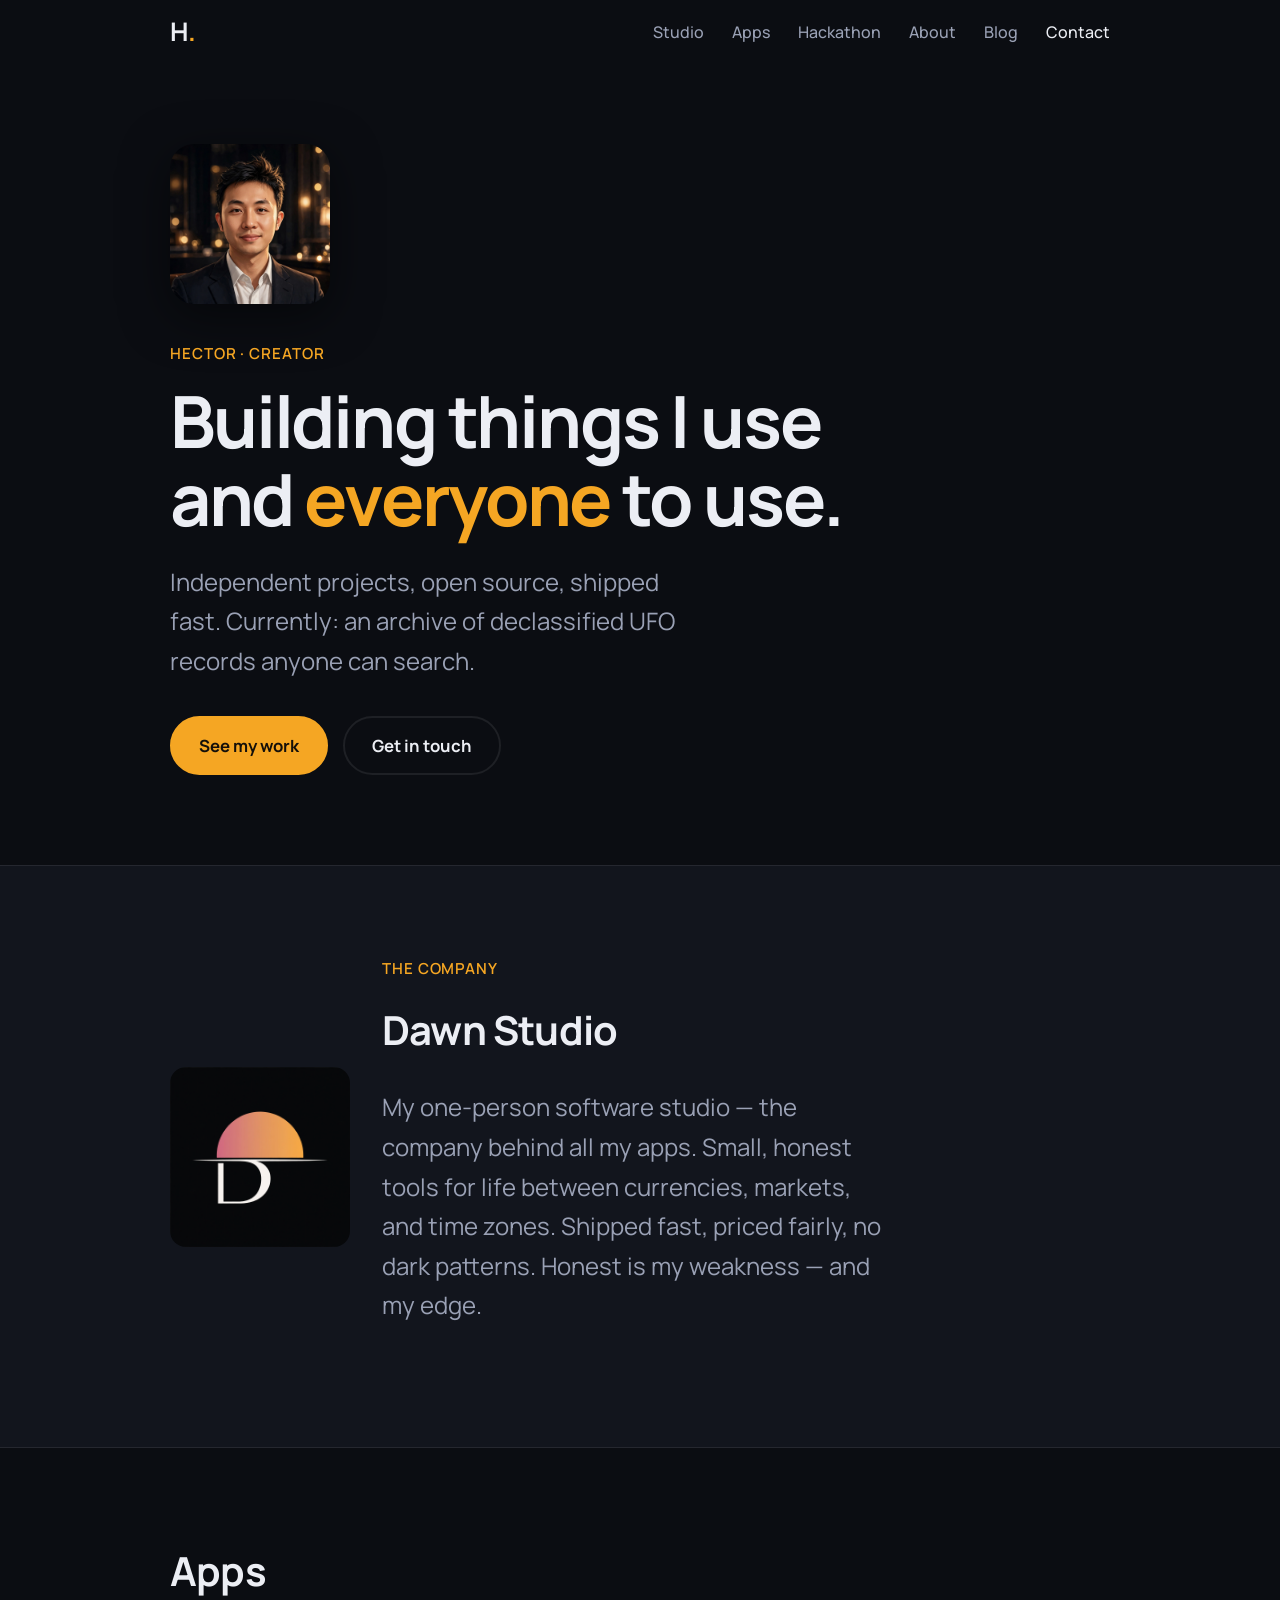
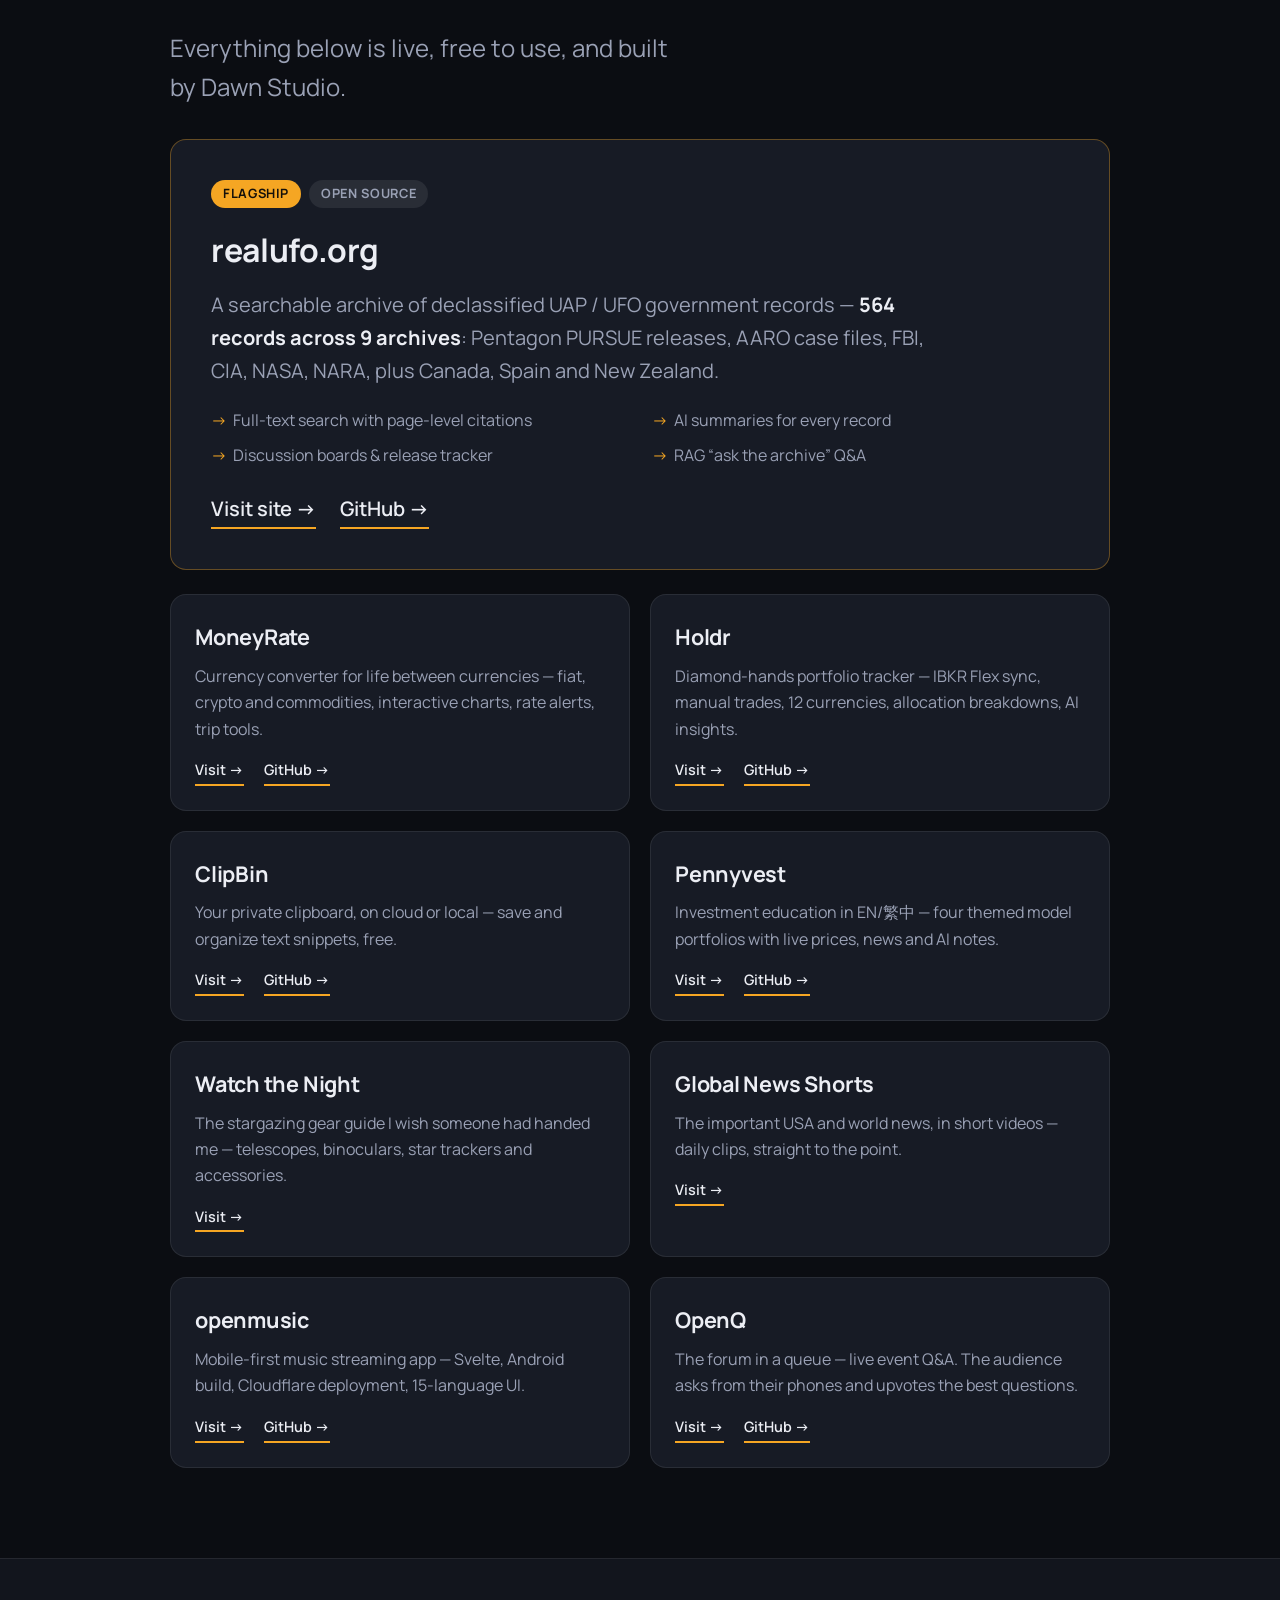
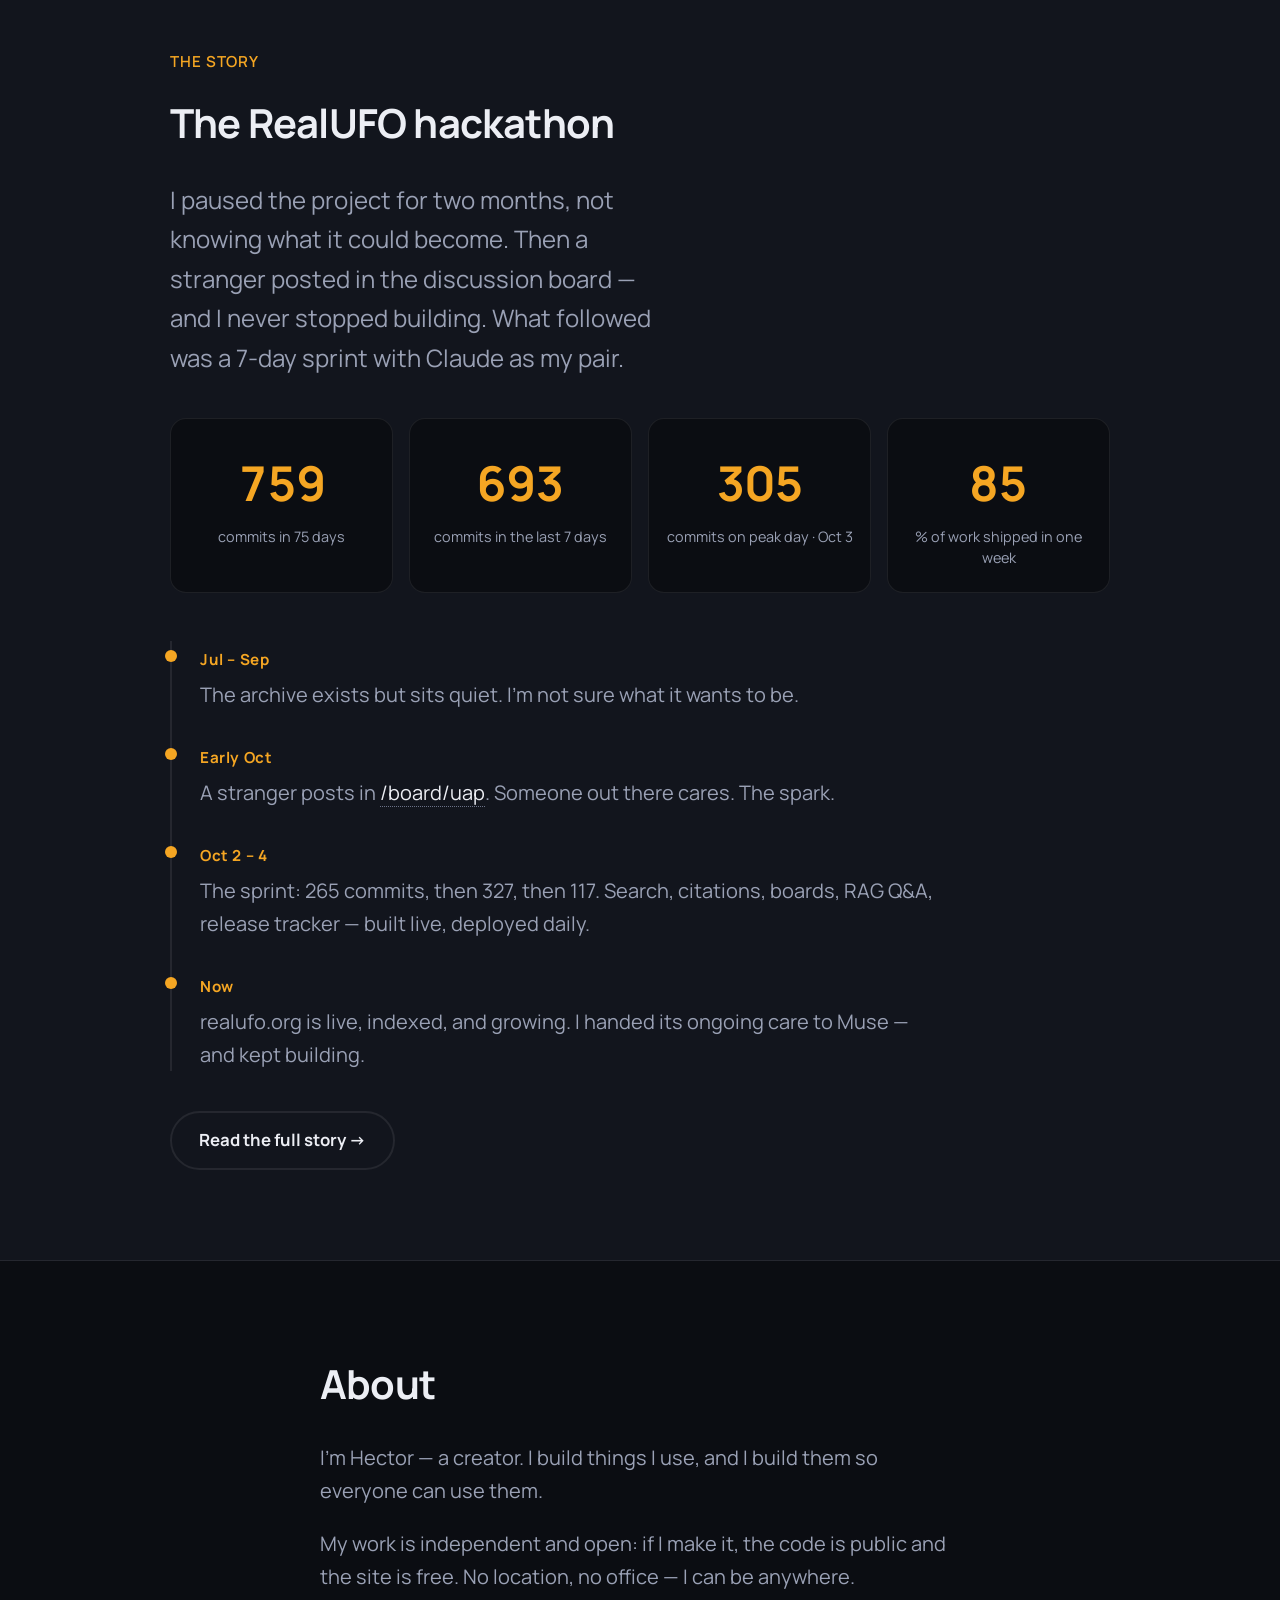
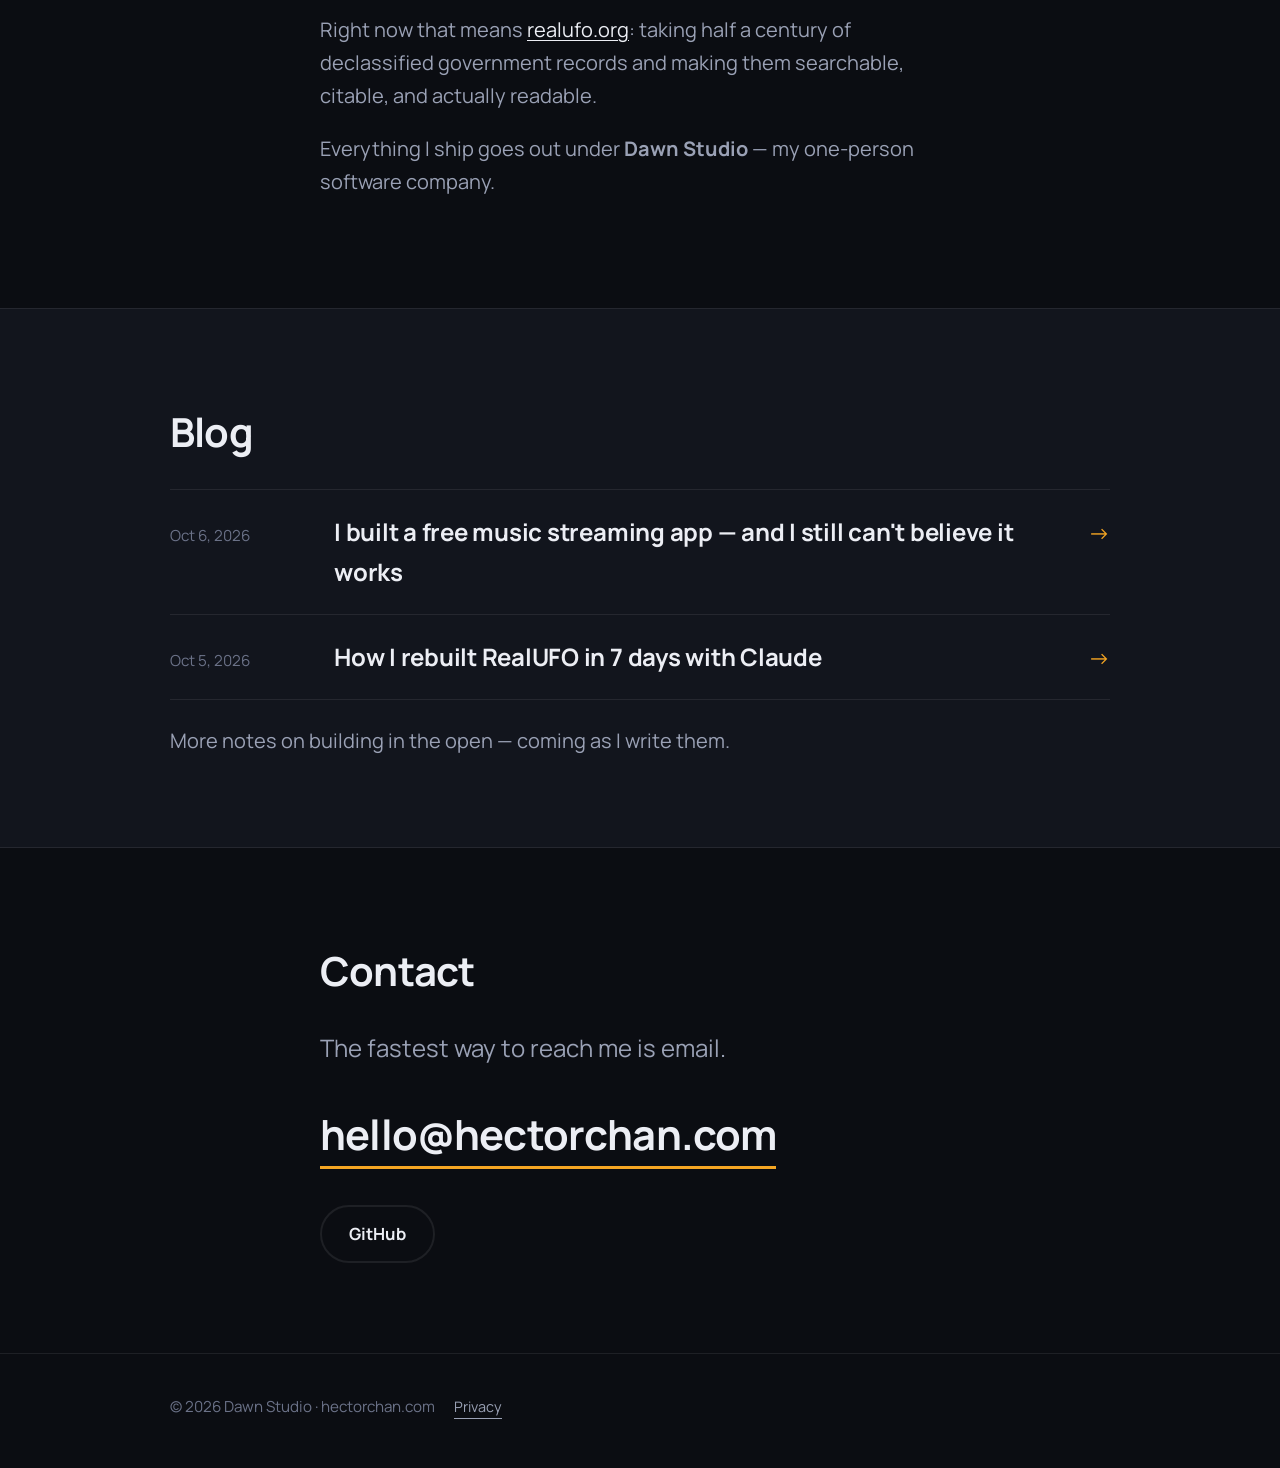
==== commit e07f1ea0: "Fix footer Privacy spacing (margin) + bust styles.css to v3" ====
--- a/index.html
+++ b/index.html
@@ -26,7 +26,7 @@
 <link rel="preconnect" href="https://fonts.googleapis.com">
 <link rel="preconnect" href="https://fonts.gstatic.com" crossorigin>
 <link href="https://fonts.googleapis.com/css2?family=Manrope:wght@400;500;600;700&display=swap" rel="stylesheet">
-<link rel="stylesheet" href="/styles.css?v=2">
+<link rel="stylesheet" href="/styles.css?v=3">
 </head>
 <body>
 <a class="skip-link" href="#main">Skip to content</a>
--- a/styles.css
+++ b/styles.css
@@ -292,6 +292,6 @@
 .app-card:active { transform: scale(.98); }
 .card-links a:active, .big-link:active { opacity: .7; }
 h1, h2, h3 { text-wrap: balance; }
-footer .legal { color: var(--muted); font-size: 0.9rem; text-decoration: none; border-bottom: 1px solid currentColor; padding-bottom: 2px; }
+footer .legal { color: var(--muted); font-size: 0.9rem; text-decoration: none; border-bottom: 1px solid currentColor; padding-bottom: 2px; margin-left: 1rem; }
 footer .legal:hover { color: var(--accent); }
 footer .wrap p { display: inline-block; }
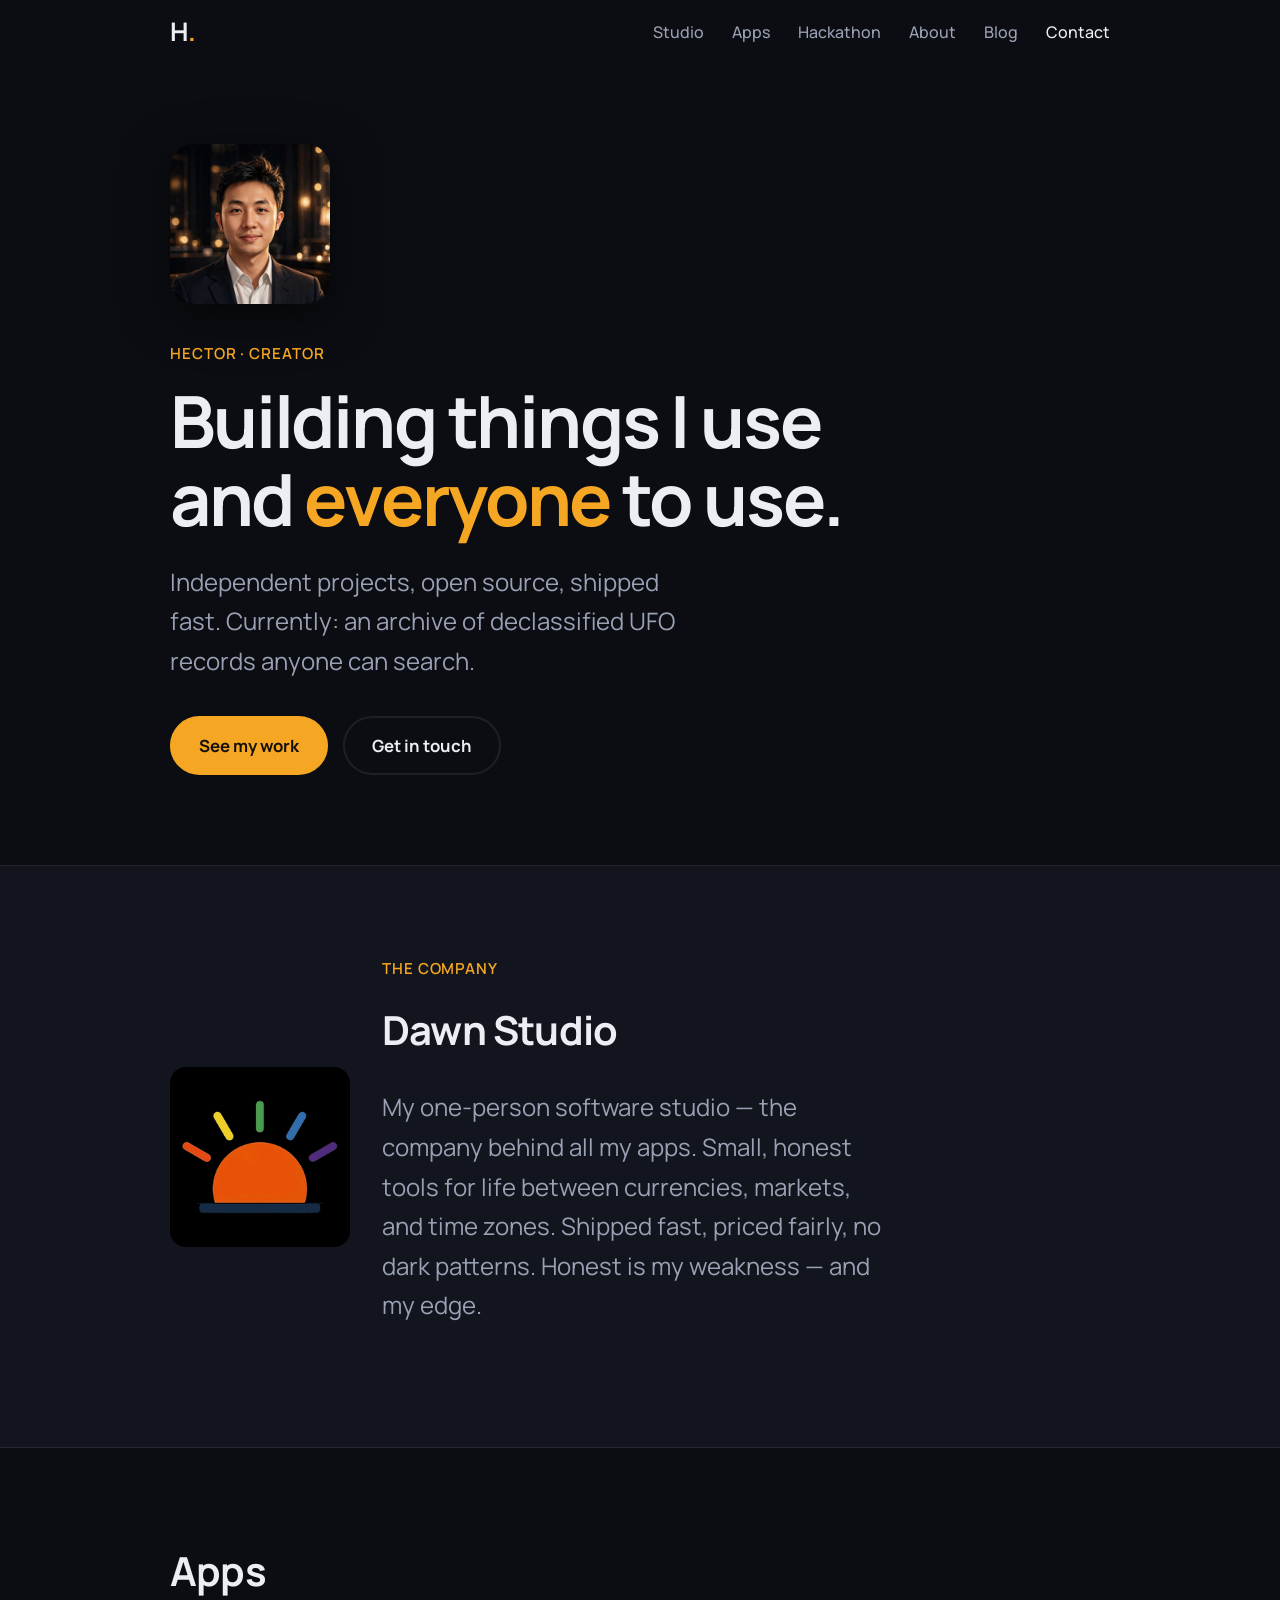
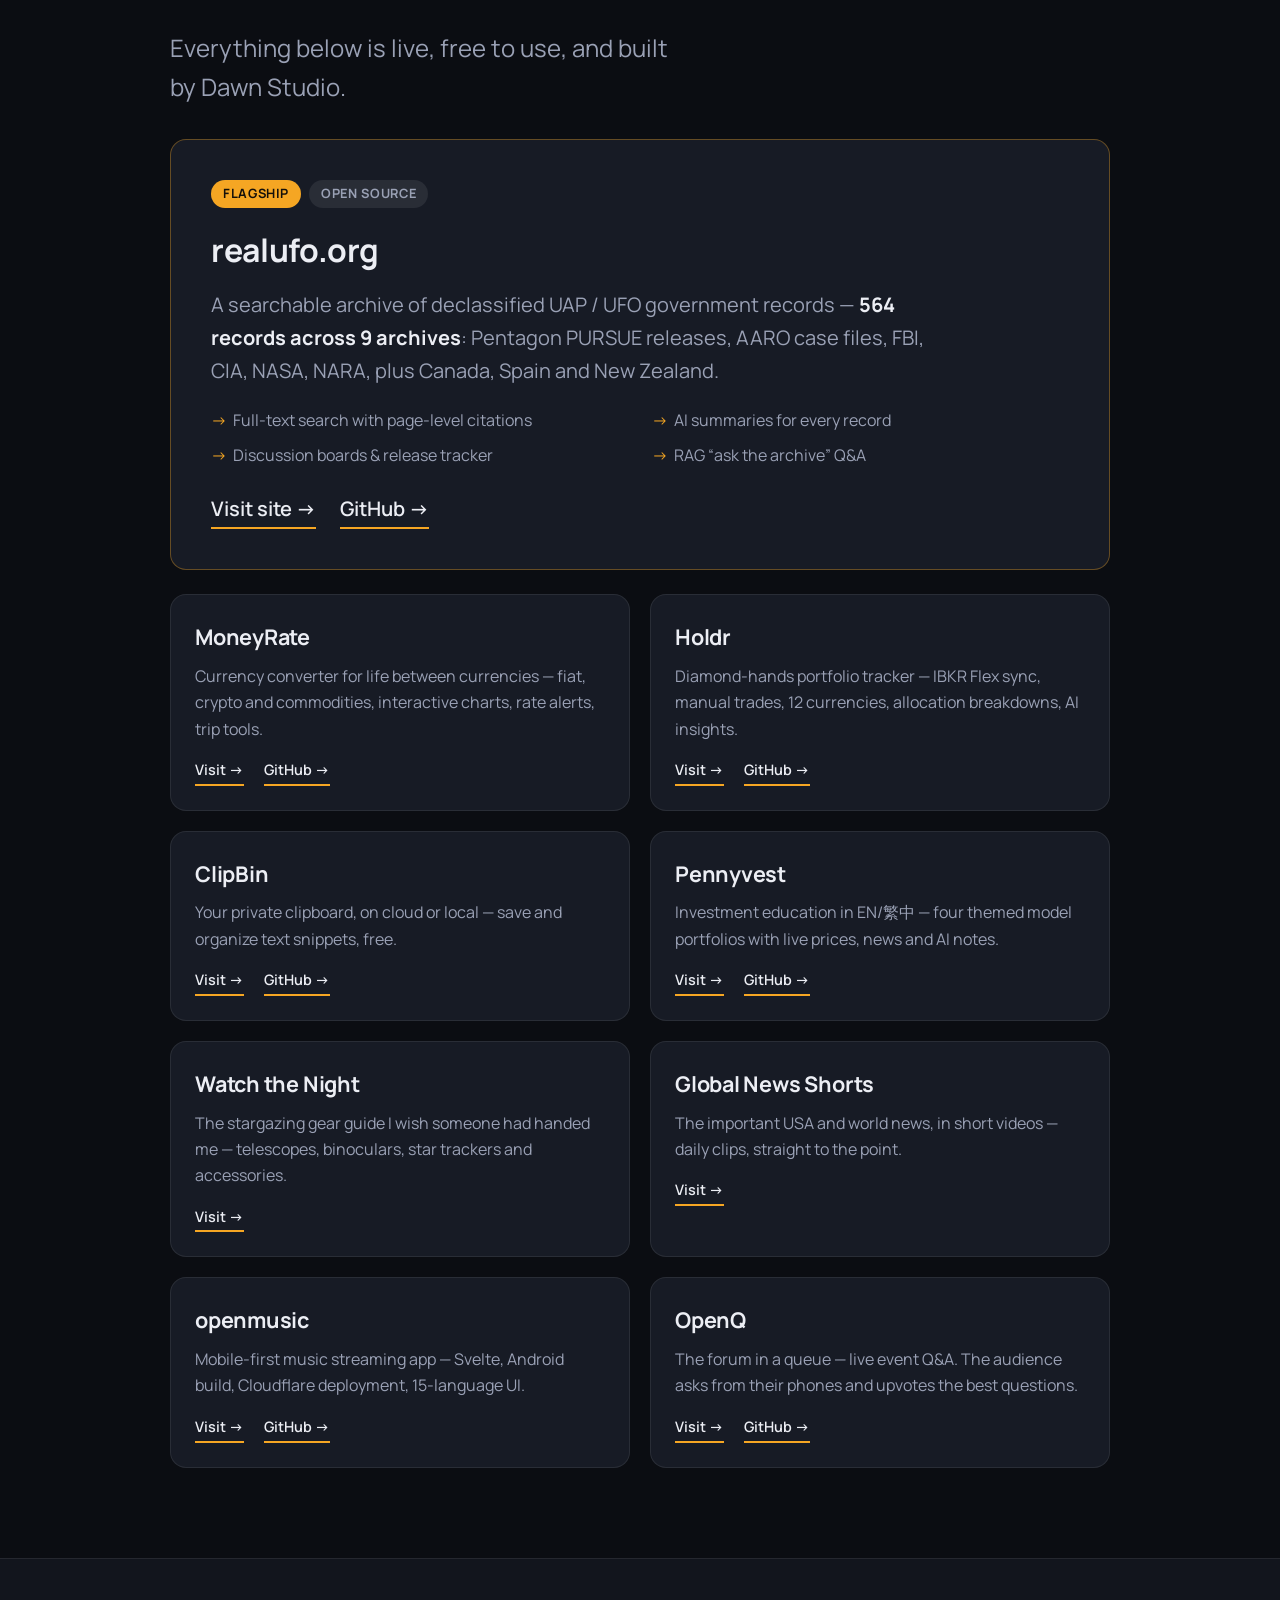
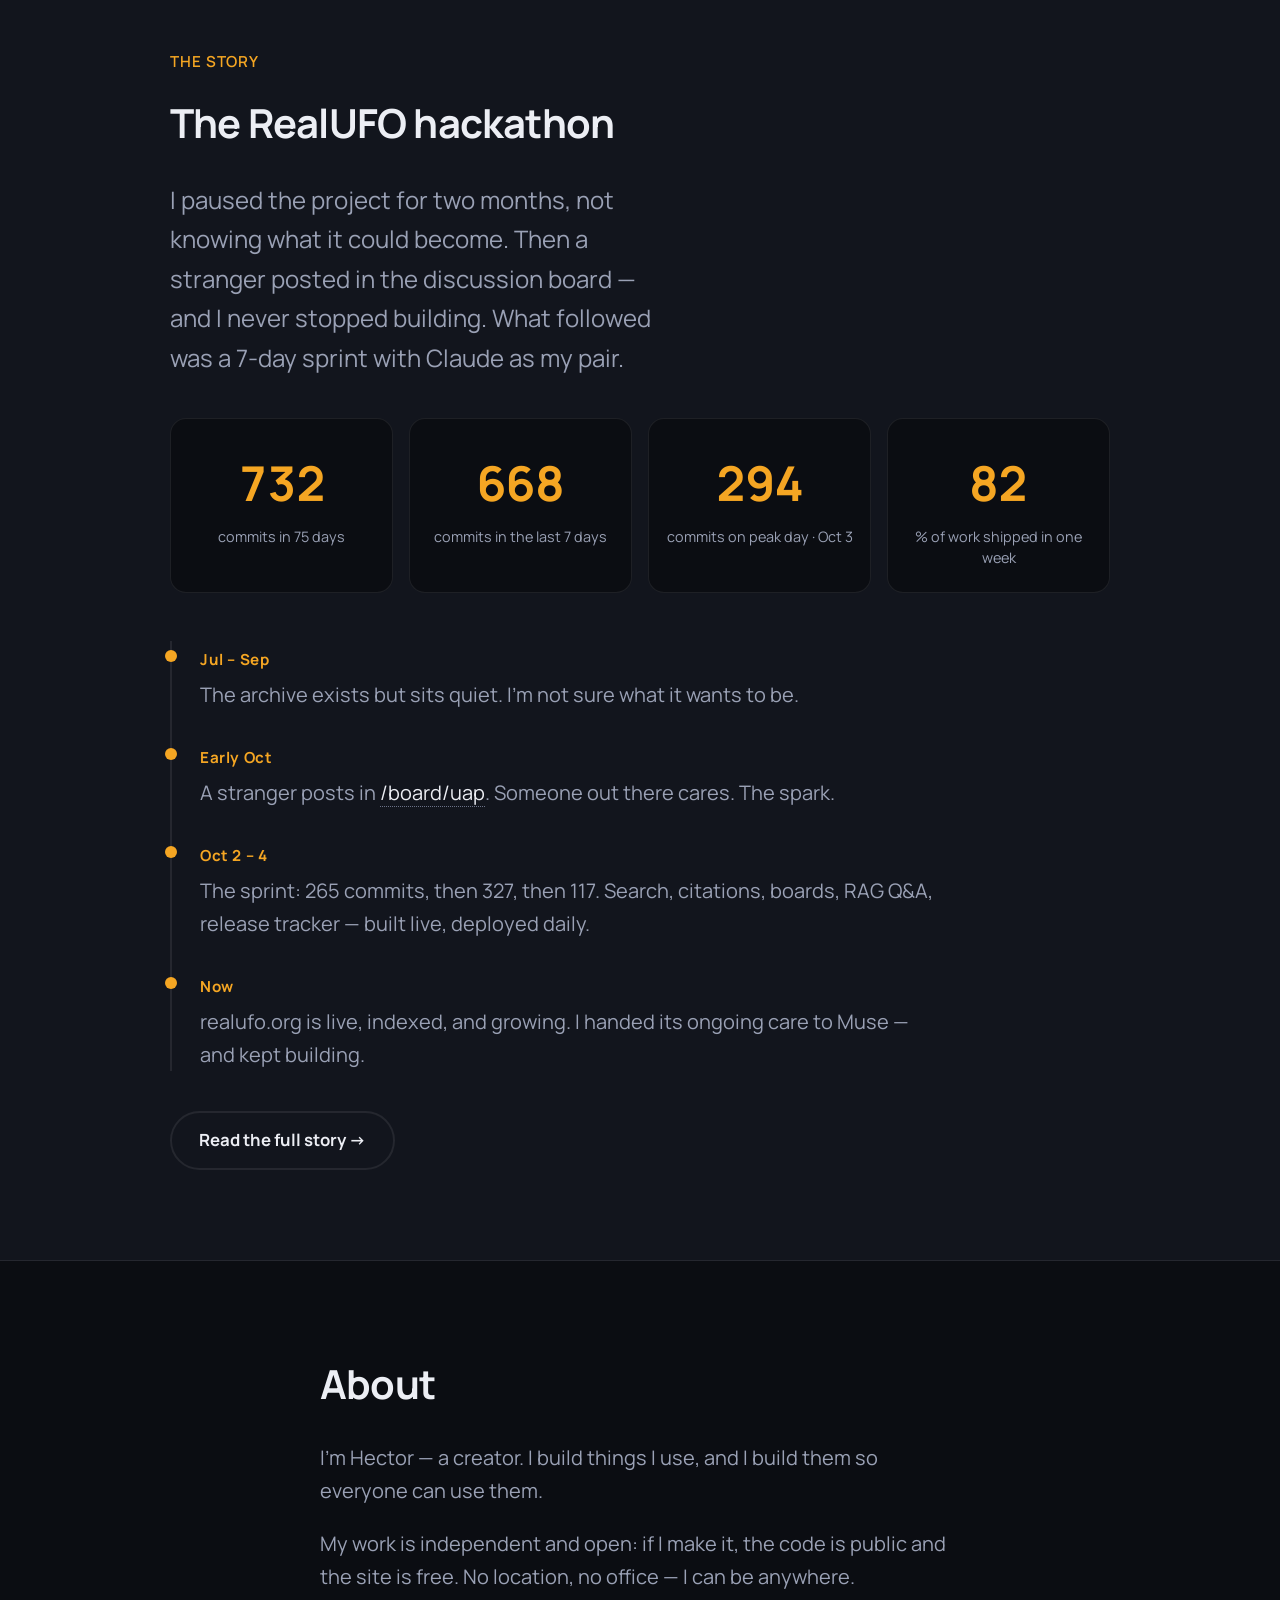
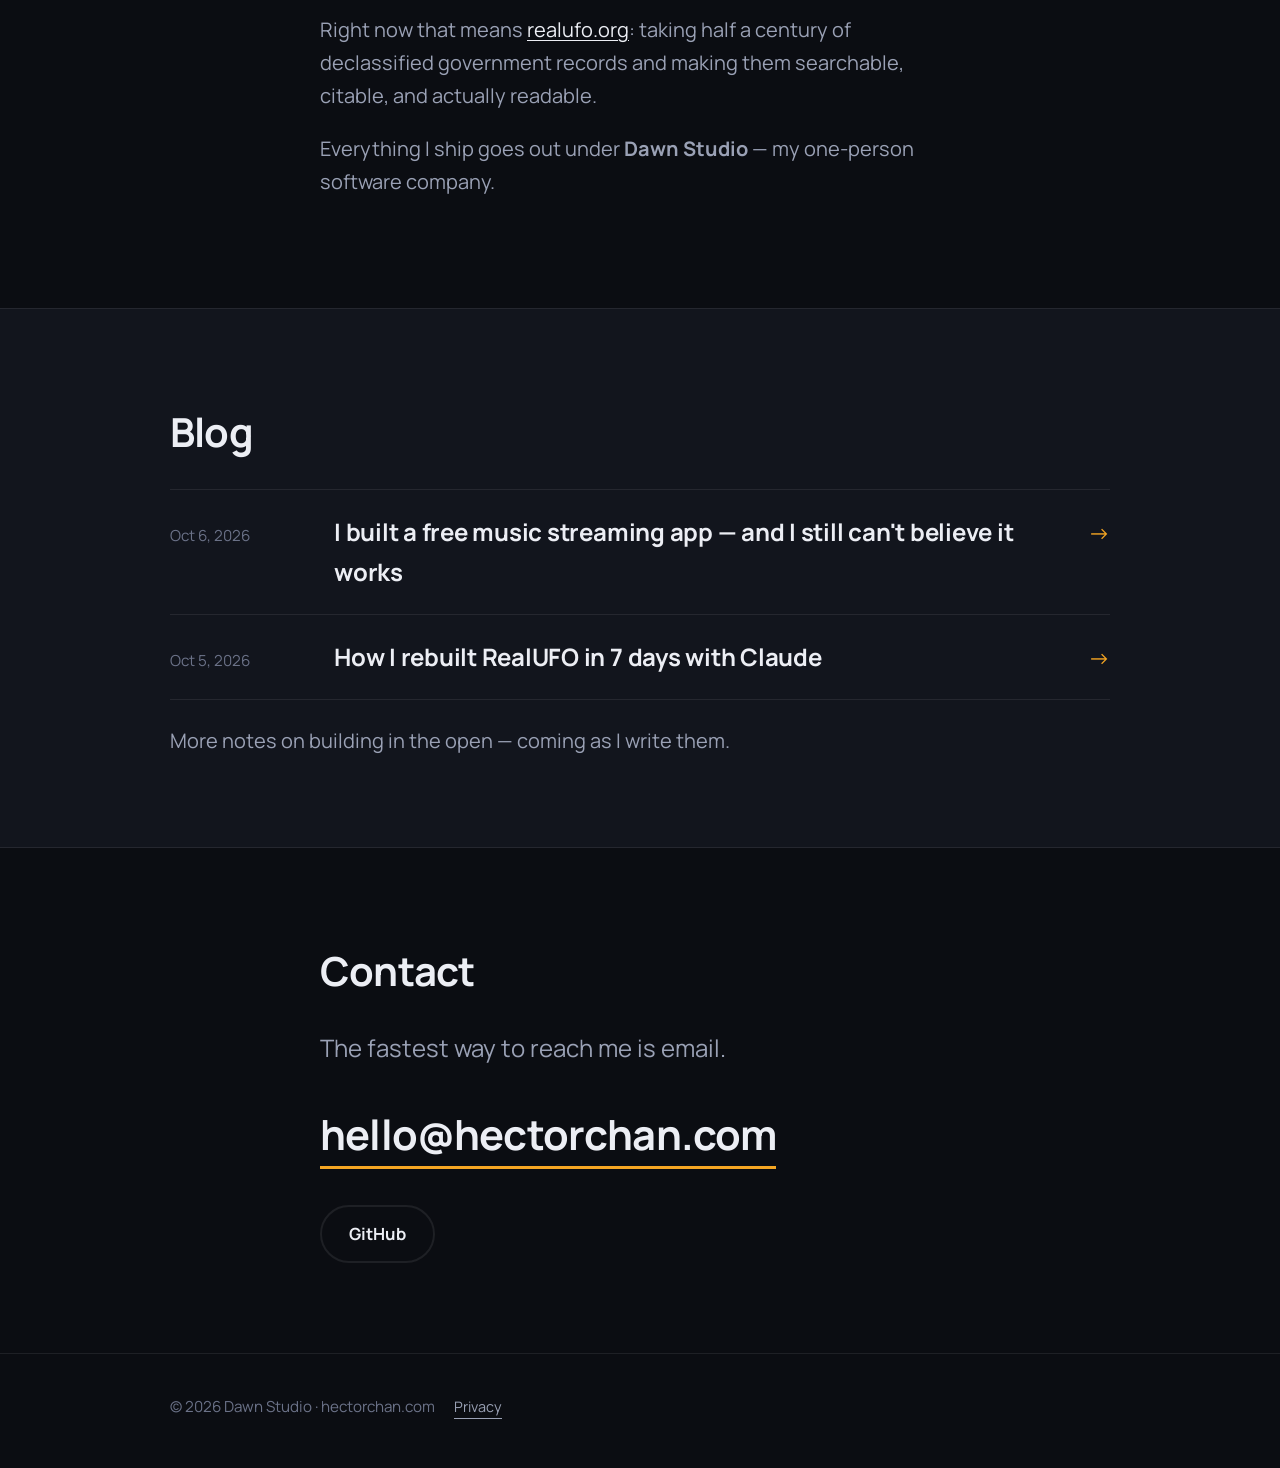
==== commit d1d57931: "Mobile fixes: real Dawn Studio logo (dawnstudio.app logo.png), move 760px media block to end of styl" ====
--- a/index.html
+++ b/index.html
@@ -26,7 +26,7 @@
 <link rel="preconnect" href="https://fonts.googleapis.com">
 <link rel="preconnect" href="https://fonts.gstatic.com" crossorigin>
 <link href="https://fonts.googleapis.com/css2?family=Manrope:wght@400;500;600;700&display=swap" rel="stylesheet">
-<link rel="stylesheet" href="/styles.css?v=3">
+<link rel="stylesheet" href="/styles.css?v=4">
 </head>
 <body>
 <a class="skip-link" href="#main">Skip to content</a>
@@ -65,7 +65,7 @@
   <section id="studio" class="section alt">
     <div class="wrap">
       <div class="studio-row reveal">
-        <img class="studio-logo" src="/assets/dawn-studio-mark.webp" alt="Dawn Studio logo — a sunrise rising over the letter D" width="360" height="360">
+        <img class="studio-logo" src="/assets/dawn-studio-logo.png" alt="Dawn Studio logo" width="256" height="256">
         <div>
           <p class="kicker">The company</p>
           <h2>Dawn Studio</h2>
--- a/styles.css
+++ b/styles.css
@@ -211,24 +211,6 @@
   html { scroll-behavior: auto; }
 }
 
-/* ---------- responsive ---------- */
-@media (max-width: 760px) {
-  .stats { grid-template-columns: 1fr 1fr; }
-  .feat { grid-template-columns: 1fr; }
-  .post-row { grid-template-columns: 1fr auto; }
-  .post-date { grid-column: 1 / -1; }
-  .post-arrow { display: none; }
-  .apps-grid { grid-template-columns: 1fr; }
-  .studio-row { flex-direction: column; align-items: flex-start; }
-  .menu-btn { display: block; }
-  .nav-links {
-    display: none; position: absolute; top: 64px; left: 0; right: 0;
-    flex-direction: column; gap: 0; background: rgba(11, 13, 18, 0.97);
-    border-bottom: 1px solid var(--line); padding: 0.5rem 0;
-  }
-  .nav-links.open { display: flex; }
-  .nav-links a { padding: 0.9rem 1.5rem; font-size: 1.1rem; }
-}
 
 /* commit charts (github-style) */
 .chart { margin: 2rem 0; padding: 1.25rem; background: var(--surface);
@@ -295,3 +277,25 @@
 footer .legal { color: var(--muted); font-size: 0.9rem; text-decoration: none; border-bottom: 1px solid currentColor; padding-bottom: 2px; margin-left: 1rem; }
 footer .legal:hover { color: var(--accent); }
 footer .wrap p { display: inline-block; }
+
+/* Overflow guard: nothing may push the page sideways on mobile */
+html, body { overflow-x: clip; }
+
+/* ---------- responsive ---------- */
+@media (max-width: 760px) {
+  .stats { grid-template-columns: 1fr 1fr; }
+  .feat { grid-template-columns: 1fr; }
+  .post-row { grid-template-columns: 1fr auto; }
+  .post-date { grid-column: 1 / -1; }
+  .post-arrow { display: none; }
+  .apps-grid { grid-template-columns: 1fr; }
+  .studio-row { flex-direction: column; align-items: flex-start; }
+  .menu-btn { display: block; }
+  .nav-links {
+    display: none; position: absolute; top: 64px; left: 0; right: 0;
+    flex-direction: column; gap: 0; background: rgba(11, 13, 18, 0.97);
+    border-bottom: 1px solid var(--line); padding: 0.5rem 0;
+  }
+  .nav-links.open { display: flex; }
+  .nav-links a { padding: 0.9rem 1.5rem; font-size: 1.1rem; }
+}
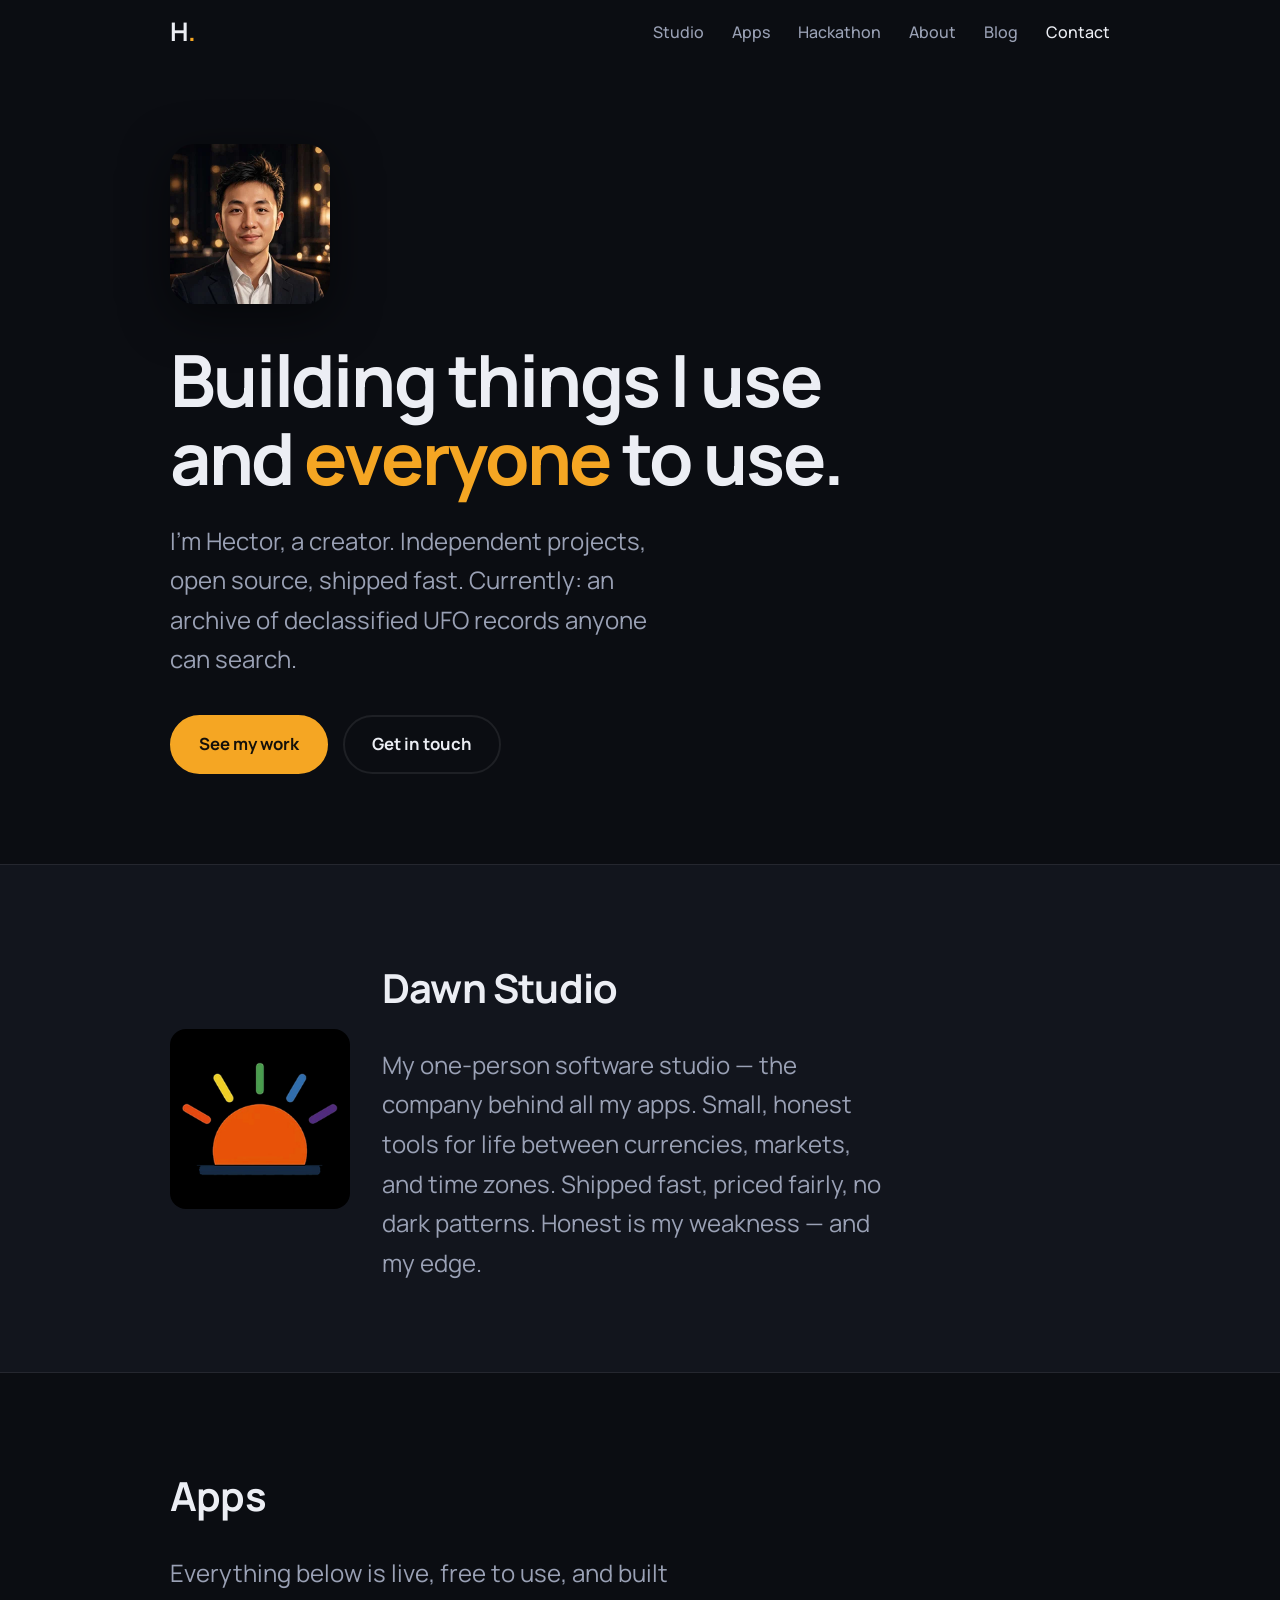
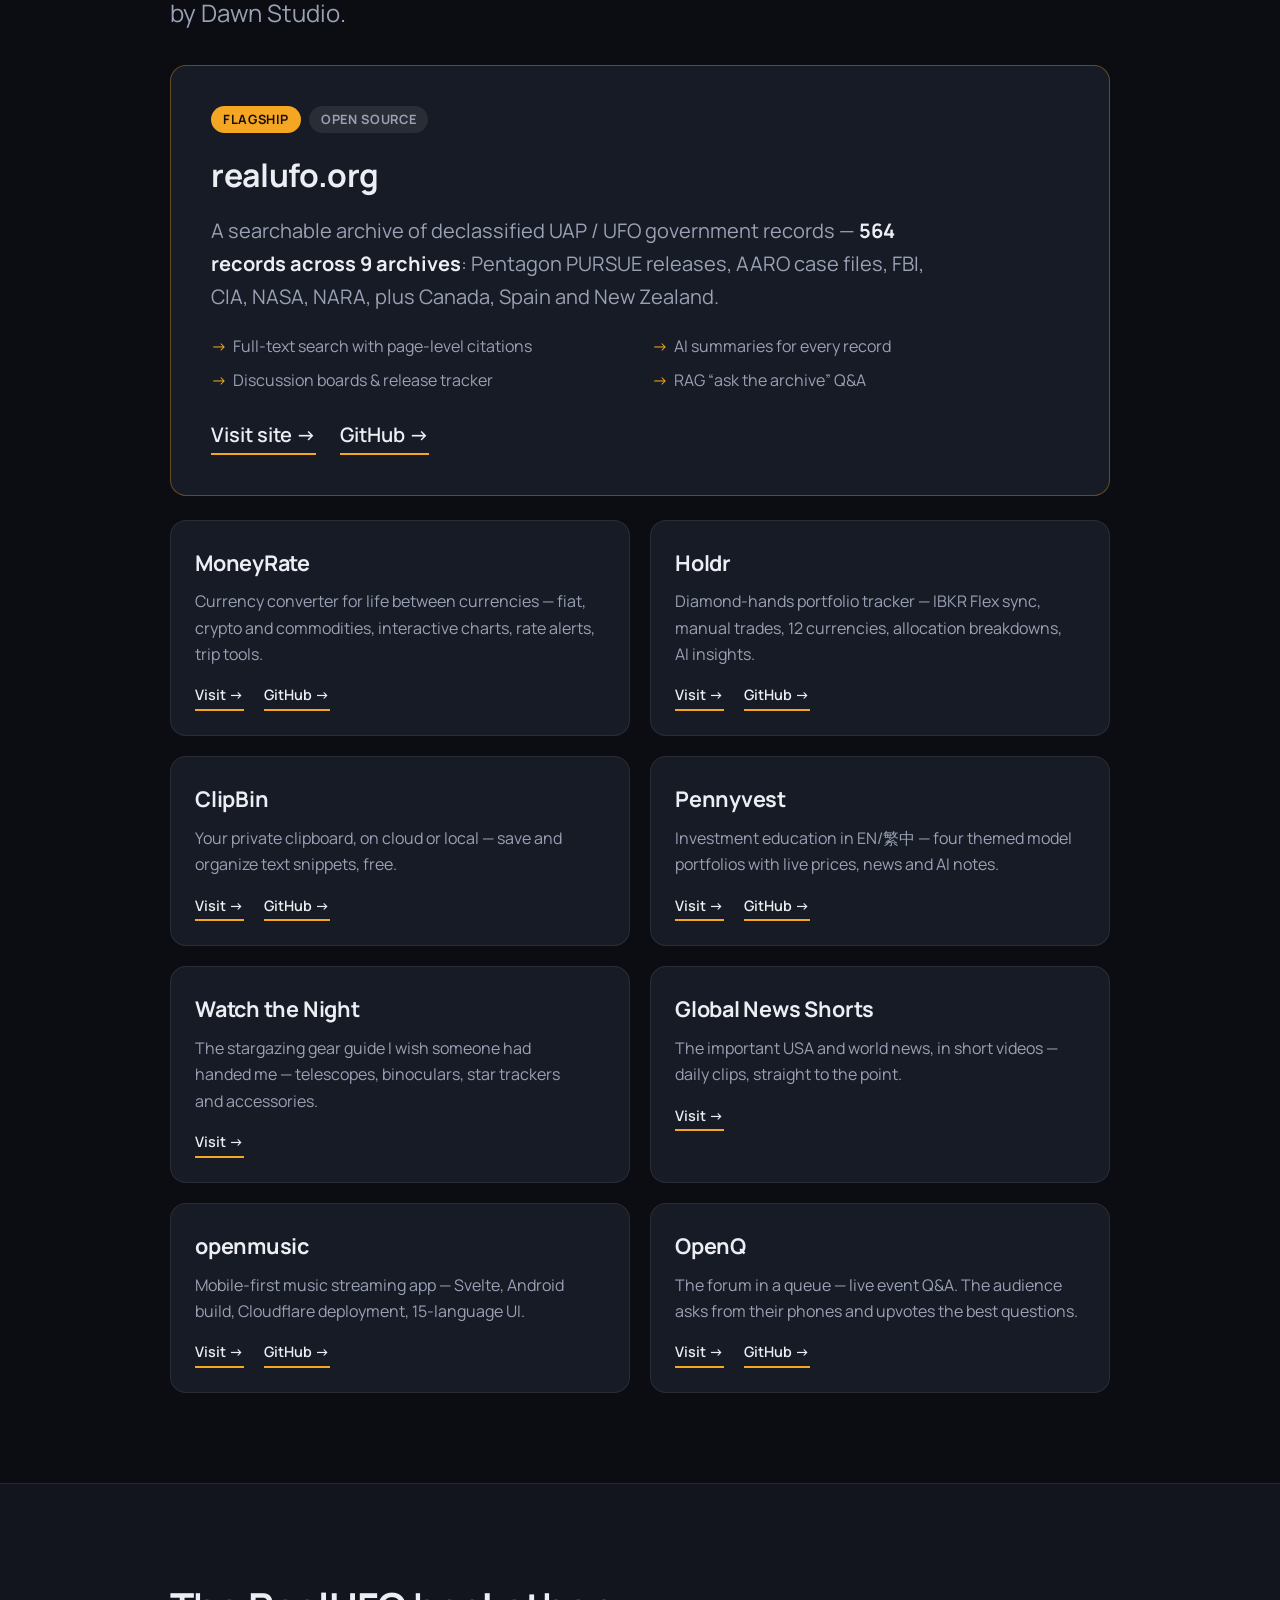
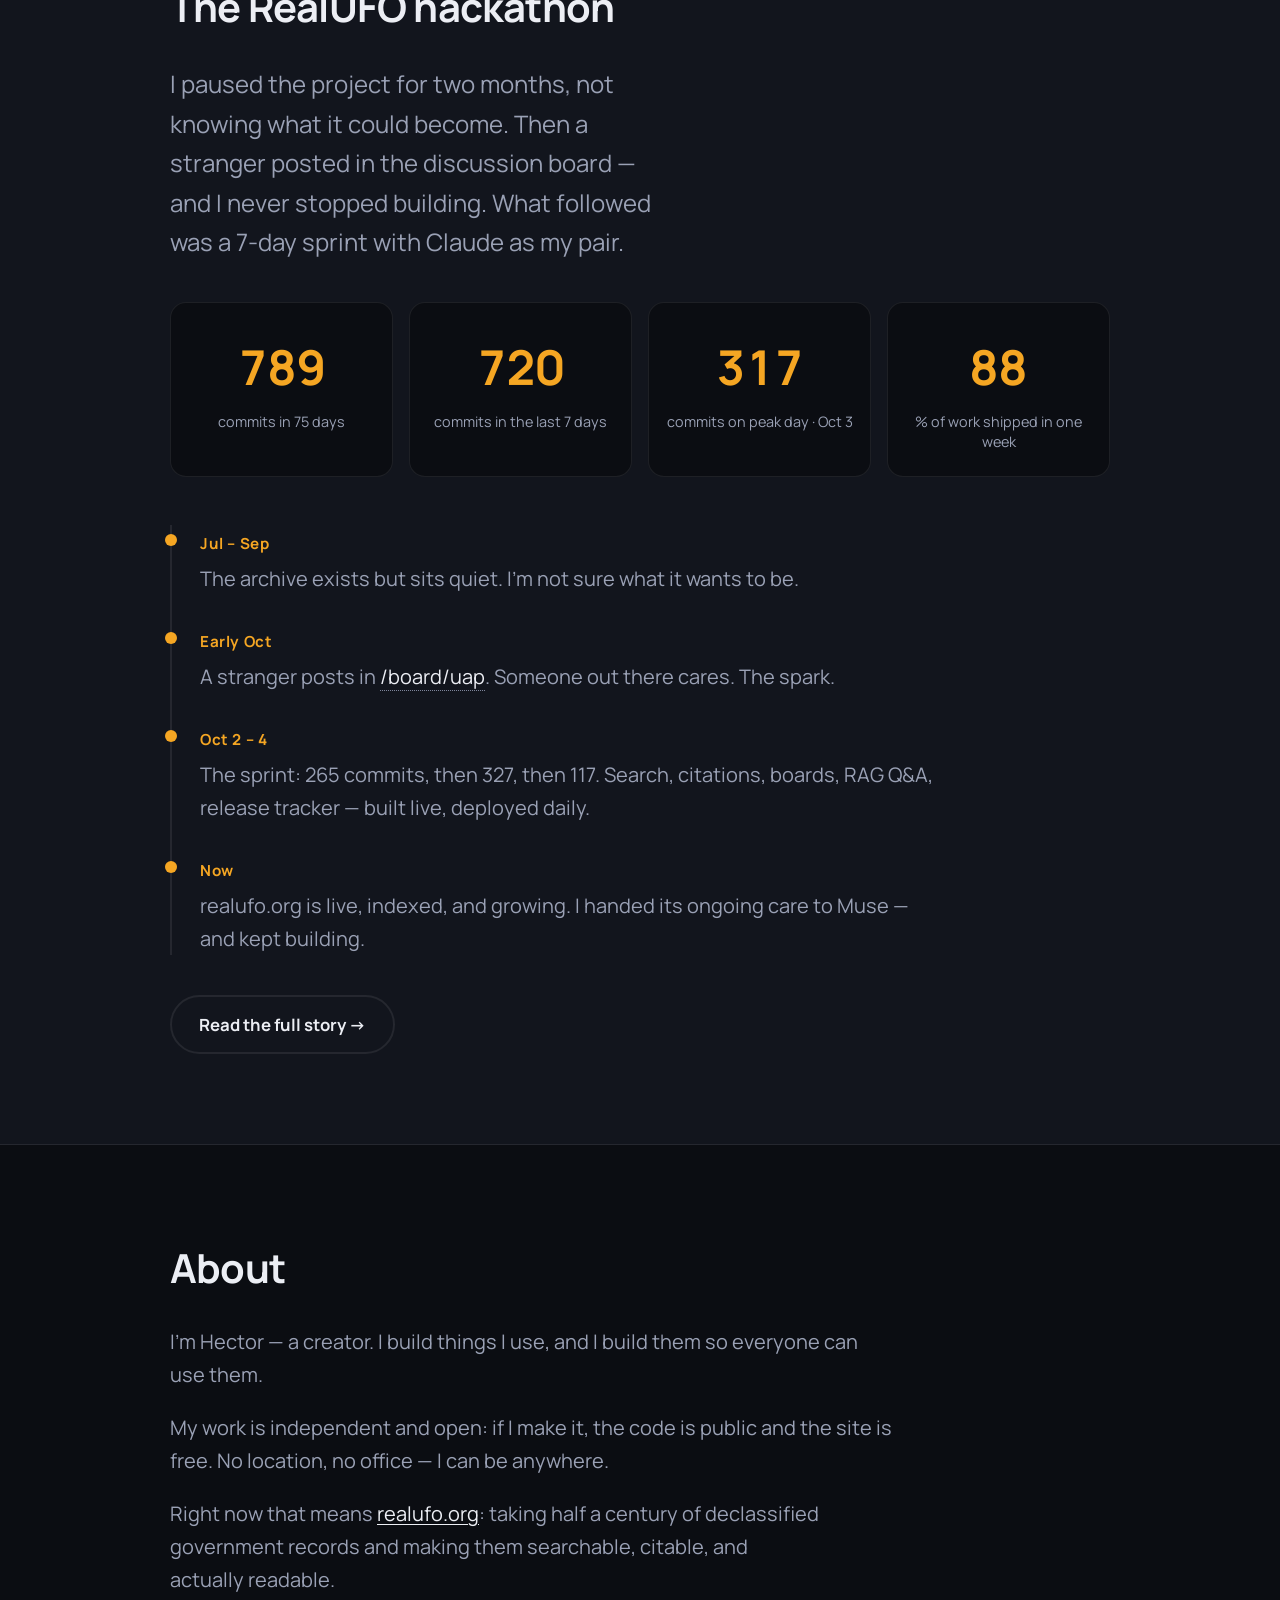
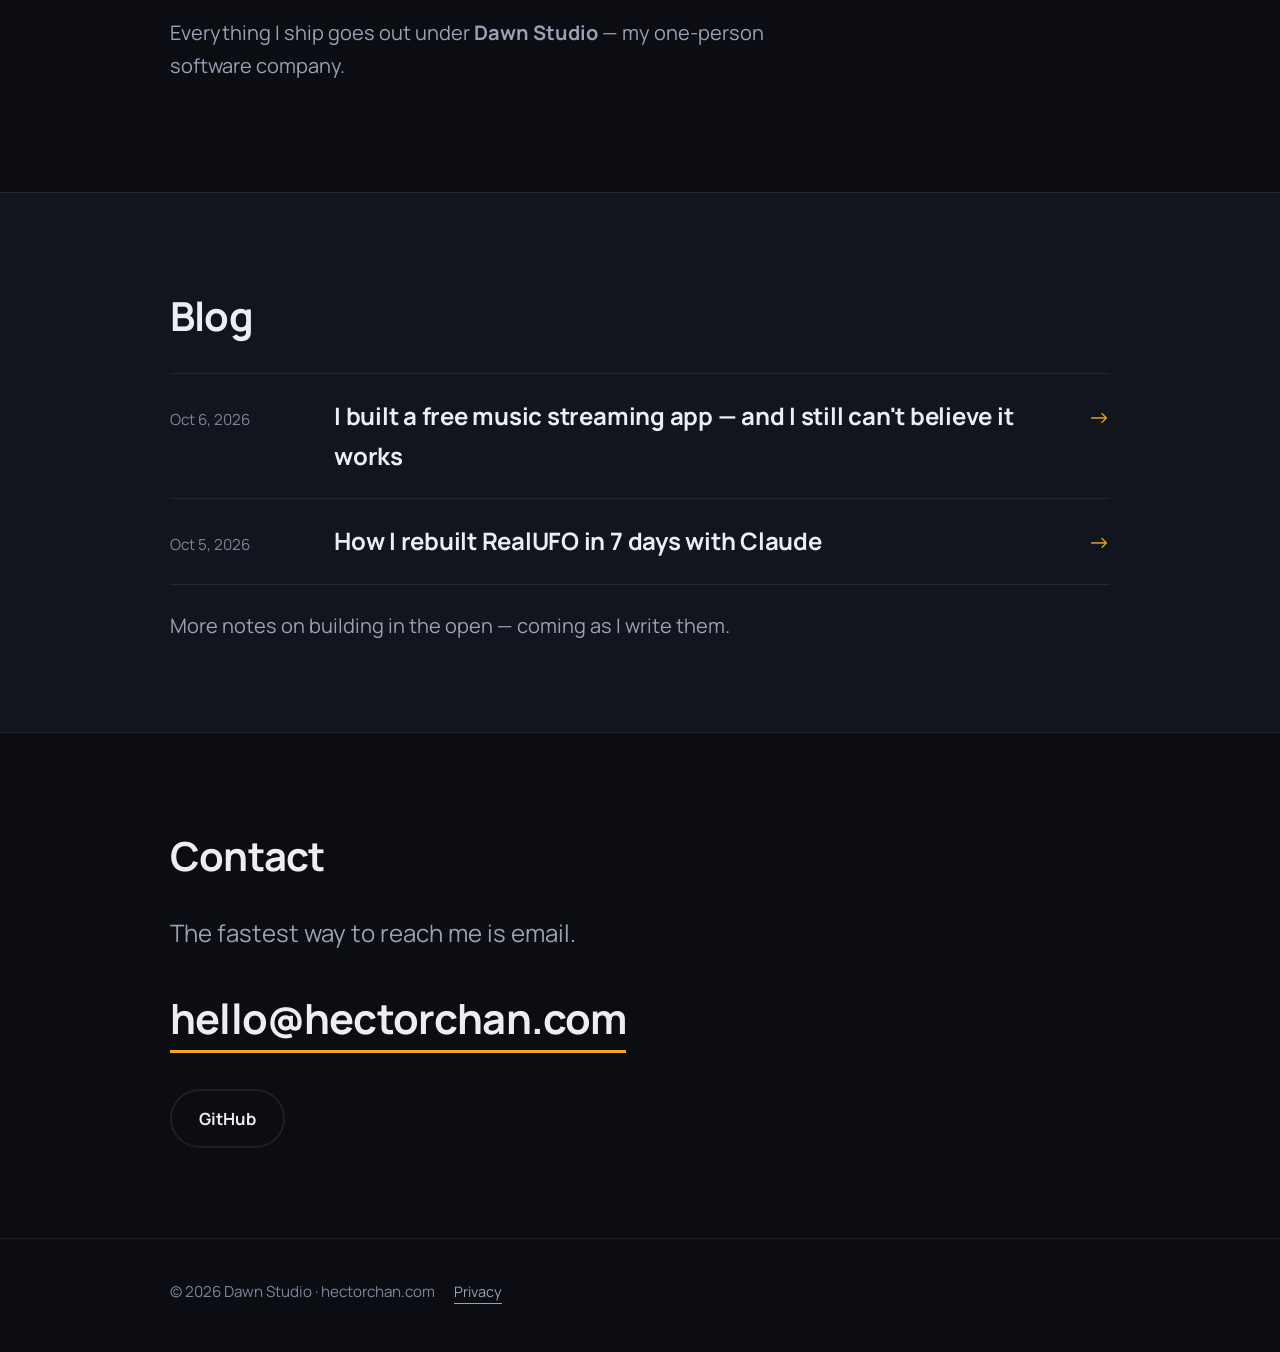
==== commit 3922675e: "Audit + polish pass: contrast, headings, kickers, nav, a11y, perf - Faint grey #6b7288 -> #7e859b (4" ====
--- a/index.html
+++ b/index.html
@@ -26,7 +26,7 @@
 <link rel="preconnect" href="https://fonts.googleapis.com">
 <link rel="preconnect" href="https://fonts.gstatic.com" crossorigin>
 <link href="https://fonts.googleapis.com/css2?family=Manrope:wght@400;500;600;700&display=swap" rel="stylesheet">
-<link rel="stylesheet" href="/styles.css?v=4">
+<link rel="stylesheet" href="/styles.css?v=6">
 </head>
 <body>
 <a class="skip-link" href="#main">Skip to content</a>
@@ -34,7 +34,7 @@
 <nav class="nav" id="nav">
   <div class="wrap nav-inner">
     <a class="brand" href="/">H<span class="accent">.</span></a>
-    <button class="menu-btn" id="menuBtn" aria-label="Menu" aria-expanded="false">
+    <button class="menu-btn" id="menuBtn" aria-label="Menu" aria-controls="navLinks" aria-expanded="false">
       <span></span><span></span><span></span>
     </button>
     <div class="nav-links" id="navLinks">
@@ -50,10 +50,9 @@
 
 <header class="hero">
   <div class="wrap">
-    <img class="avatar reveal" src="/assets/avatar.png" alt="Hector's avatar" width="160" height="160">
-    <p class="kicker reveal">Hector · creator</p>
+    <img class="avatar reveal" src="/assets/avatar-320.webp" alt="Hector's avatar" width="160" height="160">
     <h1 class="reveal">Building things I use<br>and <span class="accent">everyone</span> to use.</h1>
-    <p class="lede reveal">Independent projects, open source, shipped fast. Currently: an archive of declassified UFO records anyone can search.</p>
+    <p class="lede reveal">I’m Hector, a creator. Independent projects, open source, shipped fast. Currently: an archive of declassified UFO records anyone can search.</p>
     <div class="cta-row reveal">
       <a class="btn" href="#work">See my work</a>
       <a class="btn ghost" href="#contact">Get in touch</a>
@@ -65,9 +64,8 @@
   <section id="studio" class="section alt">
     <div class="wrap">
       <div class="studio-row reveal">
-        <img class="studio-logo" src="/assets/dawn-studio-logo.png" alt="Dawn Studio logo" width="256" height="256">
+        <img class="studio-logo" loading="lazy" decoding="async" src="/assets/dawn-studio-logo.png" alt="Dawn Studio logo" width="256" height="256">
         <div>
-          <p class="kicker">The company</p>
           <h2>Dawn Studio</h2>
           <p class="lede">My one-person software studio — the company behind all my apps. Small, honest tools for life between currencies, markets, and time zones. Shipped fast, priced fairly, no dark patterns. Honest is my weakness — and my edge.</p>
         </div>
@@ -77,7 +75,7 @@
   <section id="work" class="section">
     <div class="wrap">
       <h2 class="reveal">Apps</h2>
-      <p class="lede reveal" style="margin-bottom:2rem">Everything below is live, free to use, and built by Dawn Studio.</p>
+      <p class="lede reveal">Everything below is live, free to use, and built by Dawn Studio.</p>
 
       <article class="card featured reveal">
         <div class="card-top">
@@ -167,15 +165,14 @@
 
   <section id="hackathon" class="section alt">
     <div class="wrap">
-      <p class="kicker reveal">The story</p>
       <h2 class="reveal">The RealUFO hackathon</h2>
       <p class="lede reveal">I paused the project for two months, not knowing what it could become. Then a stranger posted in the discussion board — and I never stopped building. What followed was a 7-day sprint with Claude as my pair.</p>
 
       <div class="stats">
-        <div class="stat reveal"><span class="num" data-count="813">0</span><span class="lbl">commits in 75 days</span></div>
-        <div class="stat reveal"><span class="num" data-count="742">0</span><span class="lbl">commits in the last 7 days</span></div>
-        <div class="stat reveal"><span class="num" data-count="327">0</span><span class="lbl">commits on peak day · Oct 3</span></div>
-        <div class="stat reveal"><span class="num" data-count="91">0</span><span class="lbl">% of work shipped in one week</span></div>
+        <div class="stat reveal"><span class="num" data-count="813">813</span><span class="lbl">commits in 75 days</span></div>
+        <div class="stat reveal"><span class="num" data-count="742">742</span><span class="lbl">commits in the last 7 days</span></div>
+        <div class="stat reveal"><span class="num" data-count="327">327</span><span class="lbl">commits on peak day · Oct 3</span></div>
+        <div class="stat reveal"><span class="num" data-count="91">91</span><span class="lbl">% of work shipped in one week</span></div>
       </div>
 
       <div class="timeline">
@@ -190,7 +187,7 @@
   </section>
 
   <section id="about" class="section">
-    <div class="wrap narrow">
+    <div class="wrap">
       <h2 class="reveal">About</h2>
       <div class="reveal">
         <p>I’m Hector — a creator. I build things I use, and I build them so everyone can use them.</p>
@@ -219,7 +216,7 @@
   </section>
 
   <section id="contact" class="section">
-    <div class="wrap narrow">
+    <div class="wrap">
       <h2 class="reveal">Contact</h2>
       <p class="lede reveal">The fastest way to reach me is email.</p>
       <p class="reveal"><a class="big-link" href="mailto:hello@hectorchan.com">hello@hectorchan.com</a></p>
--- a/styles.css
+++ b/styles.css
@@ -5,7 +5,7 @@
   --surface-2: #171b25;
   --text: #eceef4;
   --muted: #9aa1b5;
-  --faint: #6b7288;
+  --faint: #7e859b;
   --accent: #f5a623;
   --accent-soft: rgba(245, 166, 35, 0.12);
   --line: rgba(255, 255, 255, 0.08);
@@ -60,9 +60,9 @@
 .nav-links a {
   text-decoration: none; color: var(--muted); font-size: 1rem; font-weight: 500;
 }
-.nav-links a:hover, .nav-links a.active { color: var(--text); }
+.nav-links a:hover, .nav-links a.active, .nav-links a[aria-current="page"] { color: var(--text); }
 .menu-btn {
-  display: none; background: none; border: 0; cursor: pointer; padding: 8px;
+  display: none; background: none; border: 0; cursor: pointer; padding: 11px;
 }
 .menu-btn span { display: block; width: 22px; height: 2px; background: var(--text); margin: 5px 0; border-radius: 2px; }
 
@@ -71,10 +71,6 @@
 .avatar {
   width: clamp(96px, 18vw, 160px); height: auto; border-radius: 24px;
   margin-bottom: 1.75rem; box-shadow: 0 12px 48px rgba(0, 0, 0, 0.5);
-}
-.kicker {
-  color: var(--accent); font-weight: 600; letter-spacing: 0.06em;
-  text-transform: uppercase; font-size: 0.95rem; margin-bottom: 1rem;
 }
 .hero h1 {
   font-size: clamp(2.5rem, 7.5vw, 4.5rem);
@@ -179,9 +175,9 @@
 /* ---------- blog post ---------- */
 .post-head { padding: clamp(6rem, 14vh, 8.5rem) 0 2.5rem; }
 .post-head h1 { font-size: clamp(2rem, 6vw, 3.5rem); letter-spacing: -0.025em; line-height: 1.12; font-weight: 700; margin: 1rem 0; }
-.post-meta { color: var(--faint); font-size: 1rem; }
+.post-meta { color: var(--faint); font-size: 1rem; margin-bottom: 2.5rem; }
 .prose p { color: #c9cfdd; margin-bottom: 1.4rem; max-width: 68ch; }
-.prose h3 { font-size: 1.5rem; margin: 2.5rem 0 1rem; letter-spacing: -0.01em; }
+.prose h2, .prose h3 { font-size: 1.5rem; margin: 2.5rem 0 1rem; letter-spacing: -0.01em; line-height: 1.3; }
 .prose strong { color: var(--text); }
 .prose blockquote {
   border-left: 3px solid var(--accent); padding-left: 1.25rem; margin: 2rem 0;
@@ -218,7 +214,7 @@
 .chart figcaption { margin-top: 1rem; font-size: 0.85rem; color: var(--faint); }
 .chart figcaption a { color: var(--muted); }
 .ch-months { display: flex; gap: 4px; margin-bottom: 6px; }
-.ch-month { width: 13px; margin-right: 4px; font-size: 0.65rem; color: var(--faint);
+.ch-month { width: 13px; margin-right: 4px; font-size: 0.7rem; color: var(--faint);
   white-space: nowrap; overflow: visible; }
 .ch-grid { display: flex; gap: 4px; }
 .ch-week { display: grid; grid-template-rows: repeat(7, 13px); gap: 4px; }
@@ -233,11 +229,11 @@
 .bc-fill { width: 100%; max-width: 64px; background: #1f6feb; border-radius: 6px 6px 0 0;
   min-height: 3px; }
 .bc-peak .bc-fill { background: var(--accent); }
-.bc-count { position: absolute; top: 0; font-size: 0.8rem; font-weight: 700; color: var(--text); }
+.bc-count { position: absolute; top: -26px; font-size: 0.8rem; font-weight: 700; color: var(--text); }
 .bc-day { margin-top: 8px; font-size: 0.7rem; color: var(--faint); white-space: nowrap; }
 
 /* blog post tables */
-.prose table { width: 100%; border-collapse: collapse; margin: 1.5rem 0; font-size: 0.9rem; }
+.prose table { width: 100%; border-collapse: collapse; margin: 1.5rem 0; font-size: 0.9rem; font-variant-numeric: tabular-nums; }
 .prose th, .prose td { text-align: left; padding: 0.6rem 0.75rem; border-bottom: 1px solid var(--line); }
 .prose th { color: var(--muted); font-weight: 600; font-size: 0.78rem; text-transform: uppercase; letter-spacing: 0.04em; }
 .prose td:nth-child(2), .prose th:nth-child(2), .prose td:last-child, .prose th:last-child { text-align: right; }
@@ -245,6 +241,7 @@
 
 /* ---------- studio ---------- */
 .studio-row { display: flex; gap: 2rem; align-items: center; }
+.studio-row .lede { margin-bottom: 0; }
 .studio-logo { width: clamp(120px, 20vw, 180px); height: auto; border-radius: var(--radius); flex-shrink: 0; }
 
 /* ---------- apps grid ---------- */
@@ -274,6 +271,8 @@
 .app-card:active { transform: scale(.98); }
 .card-links a:active, .big-link:active { opacity: .7; }
 h1, h2, h3 { text-wrap: balance; }
+p { text-wrap: pretty; }
+::selection { background: var(--accent); color: #14100a; }
 footer .legal { color: var(--muted); font-size: 0.9rem; text-decoration: none; border-bottom: 1px solid currentColor; padding-bottom: 2px; margin-left: 1rem; }
 footer .legal:hover { color: var(--accent); }
 footer .wrap p { display: inline-block; }
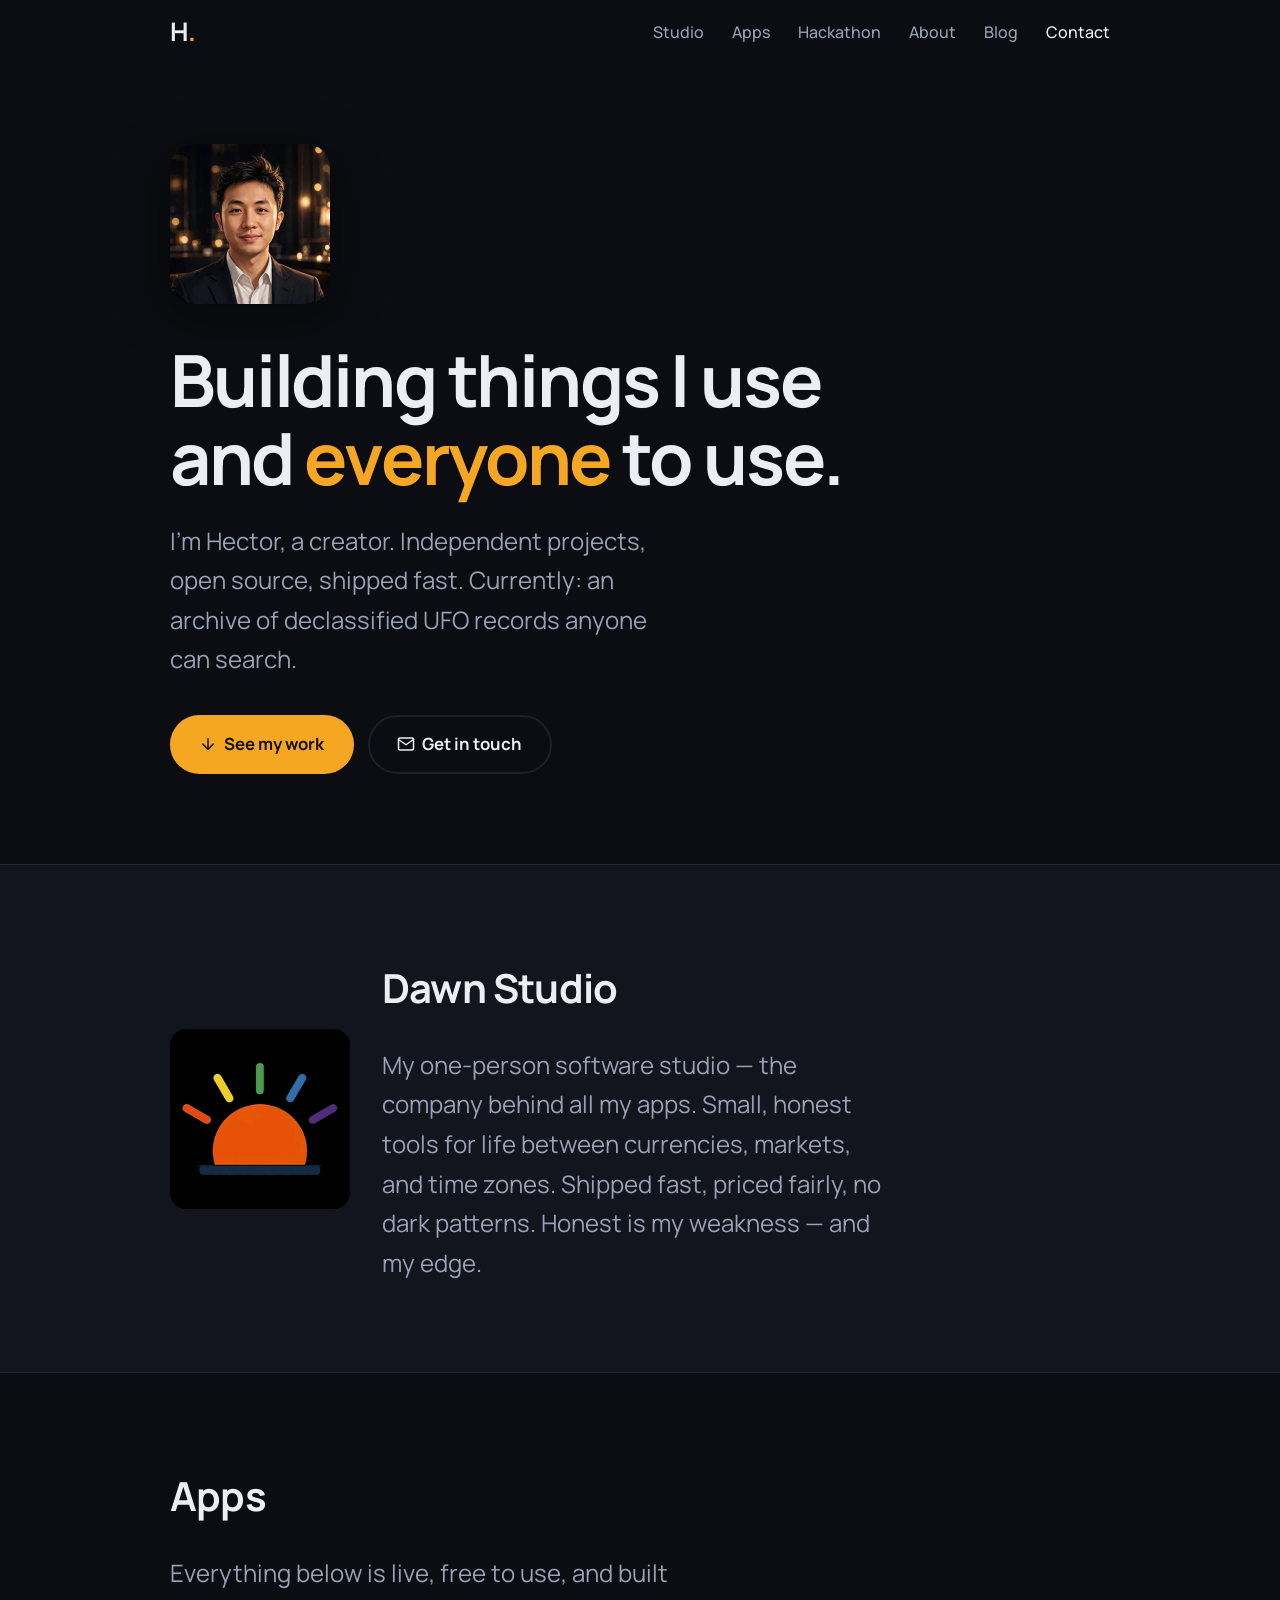
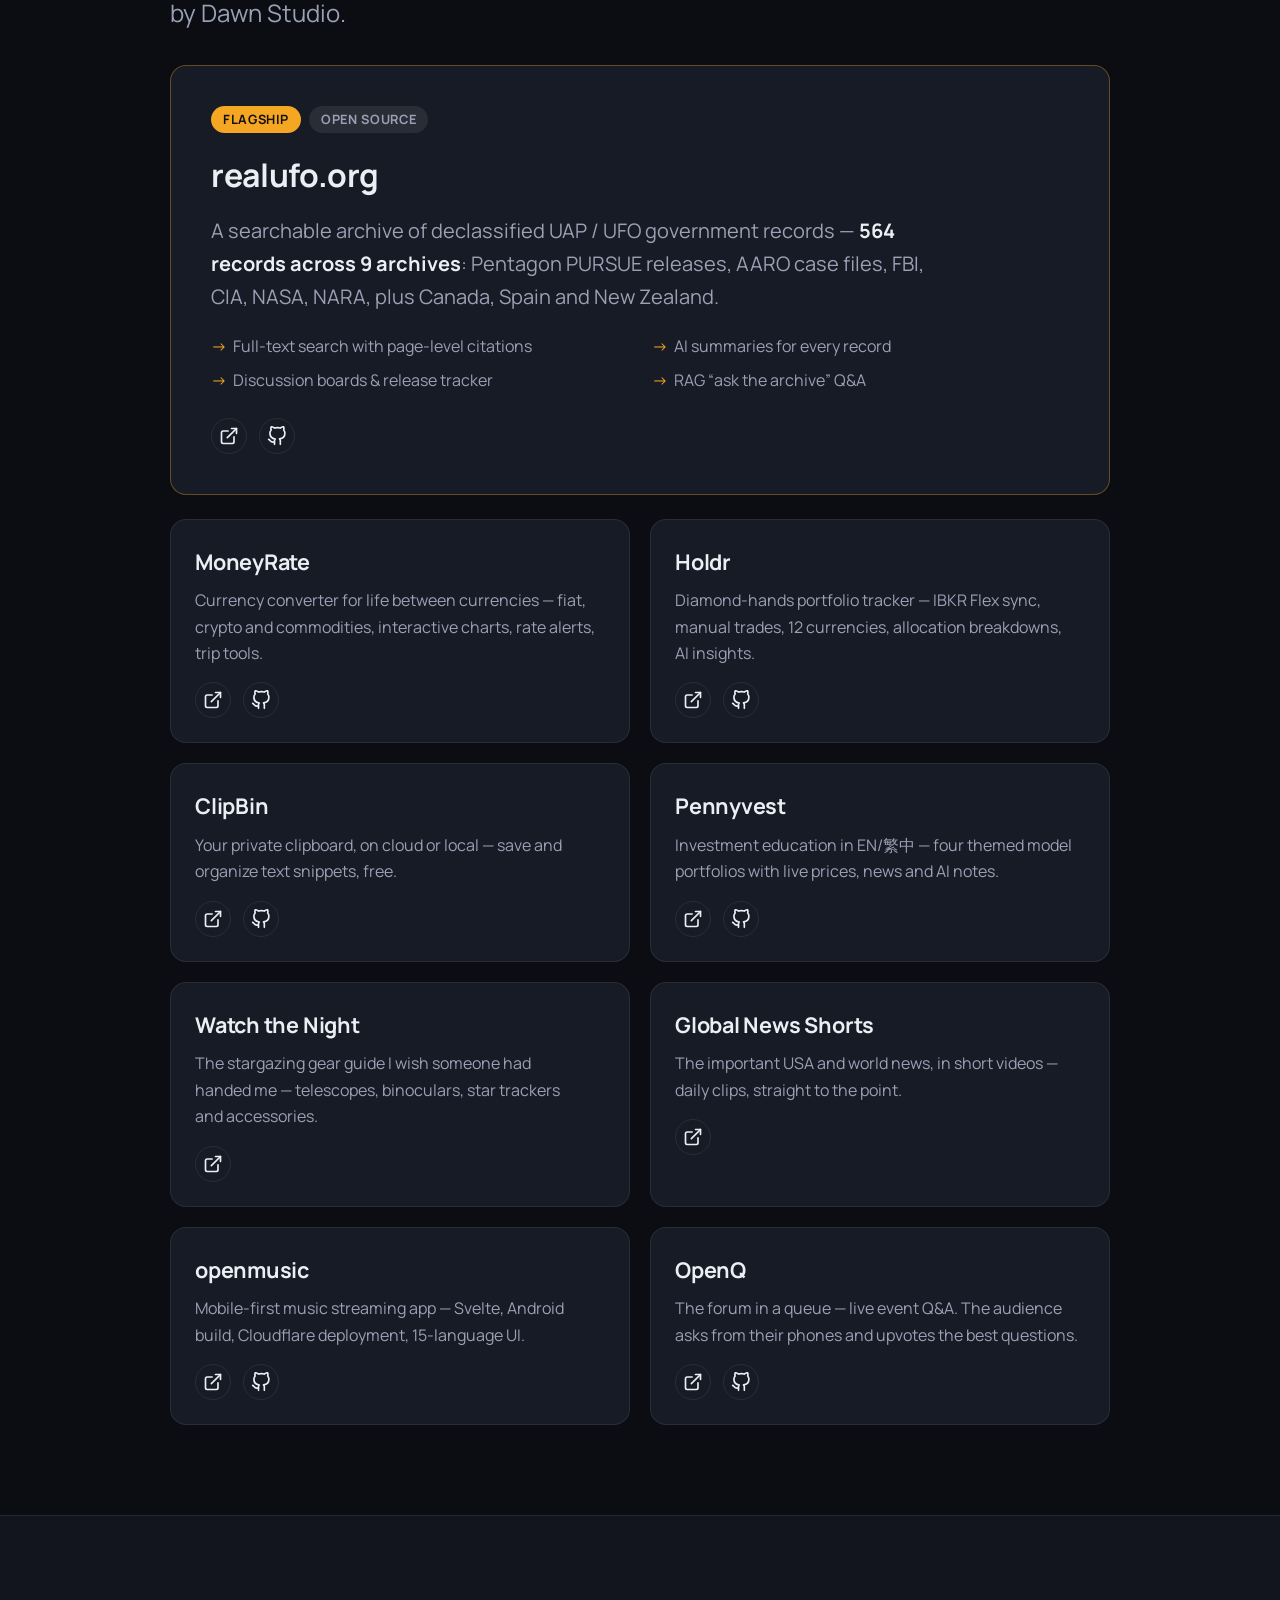
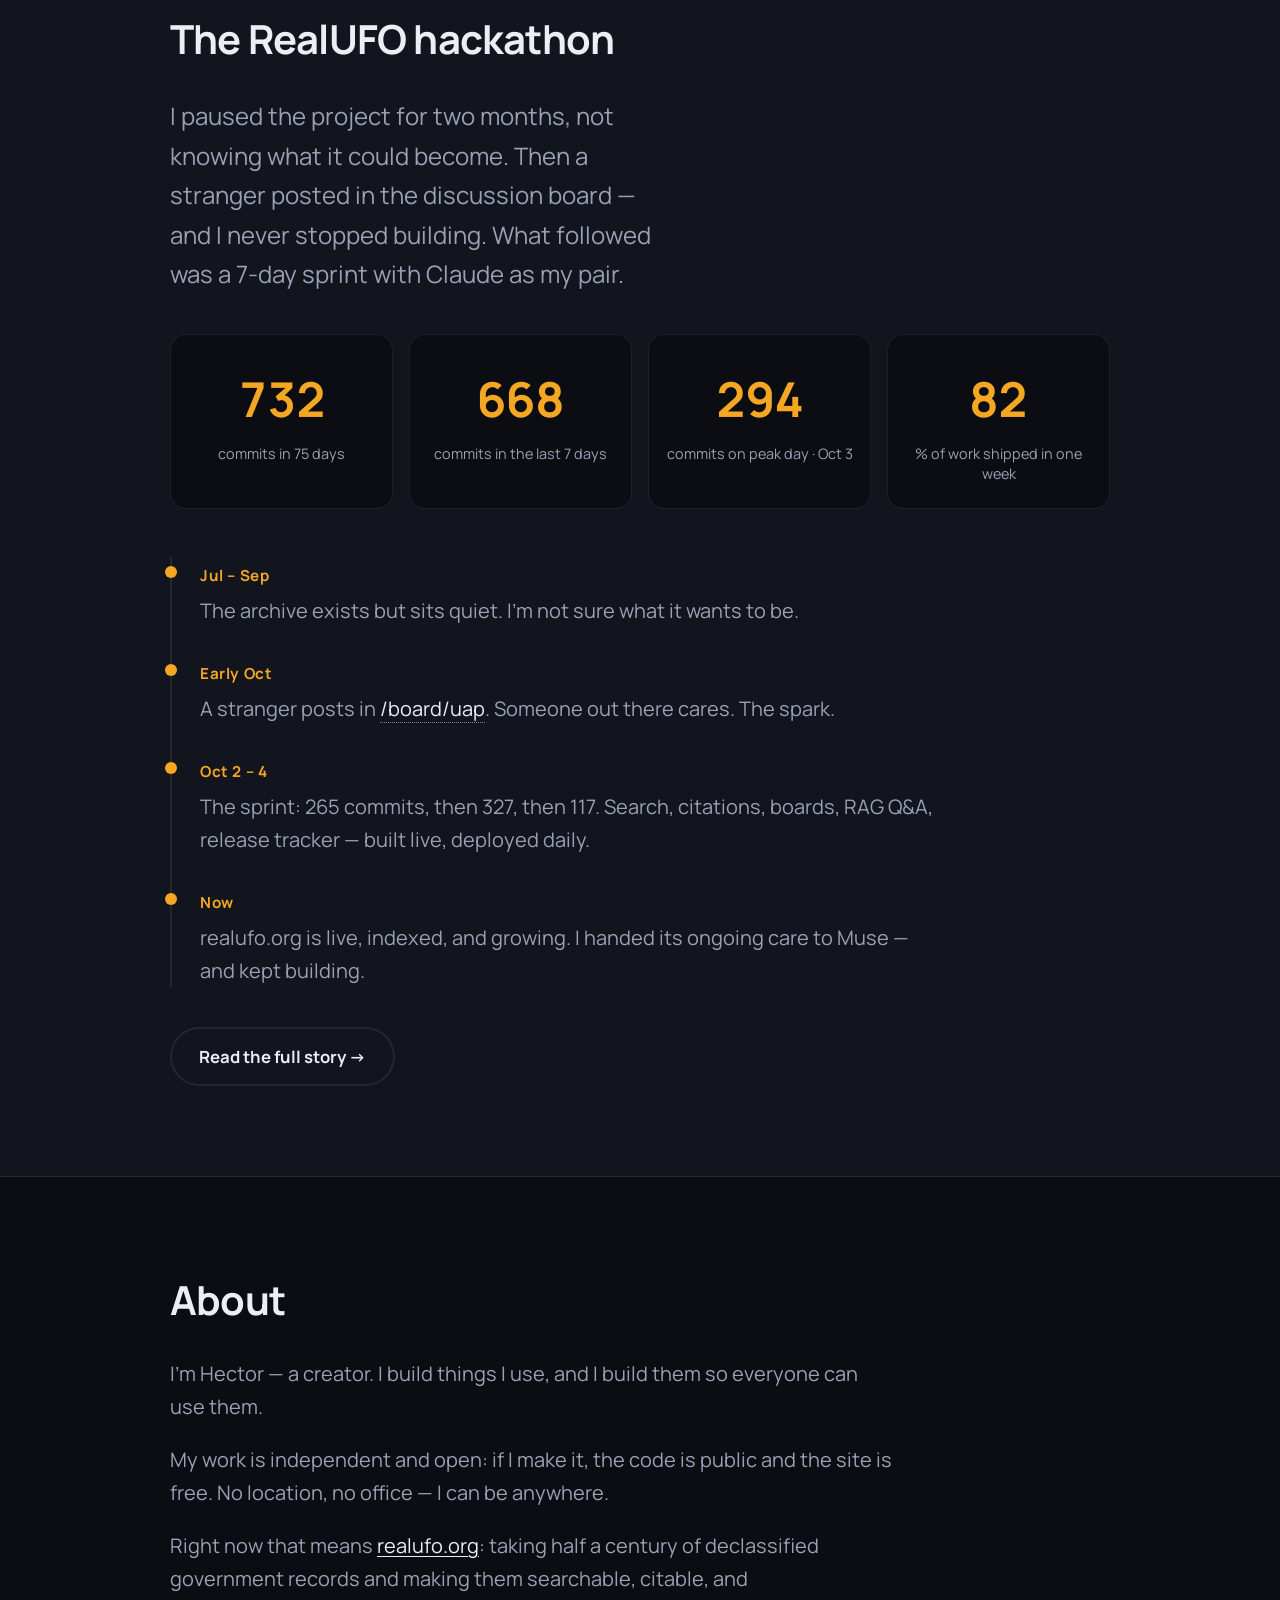
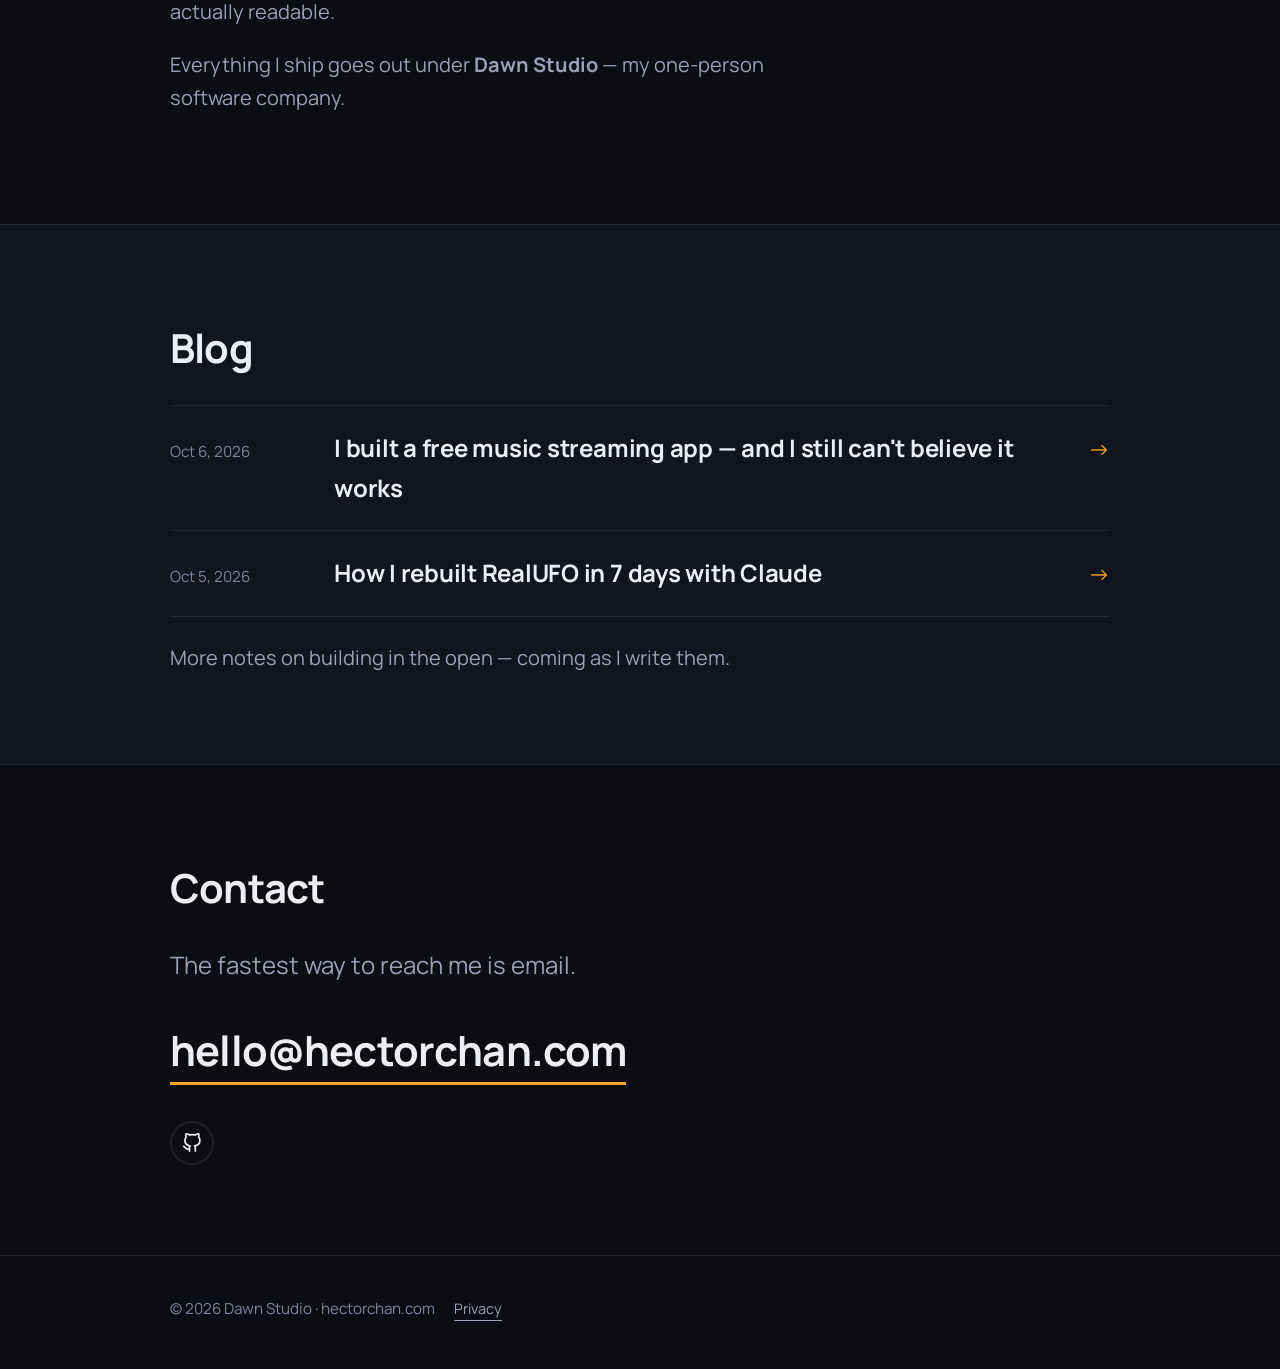
==== commit 2204aeec: "Icon sweep (Dawn-Design §8): icon-only card/contact links with aria-labels, icon-first hero CTAs, fi" ====
--- a/index.html
+++ b/index.html
@@ -26,7 +26,7 @@
 <link rel="preconnect" href="https://fonts.googleapis.com">
 <link rel="preconnect" href="https://fonts.gstatic.com" crossorigin>
 <link href="https://fonts.googleapis.com/css2?family=Manrope:wght@400;500;600;700&display=swap" rel="stylesheet">
-<link rel="stylesheet" href="/styles.css?v=6">
+<link rel="stylesheet" href="/styles.css?v=7">
 </head>
 <body>
 <a class="skip-link" href="#main">Skip to content</a>
@@ -54,8 +54,8 @@
     <h1 class="reveal">Building things I use<br>and <span class="accent">everyone</span> to use.</h1>
     <p class="lede reveal">I’m Hector, a creator. Independent projects, open source, shipped fast. Currently: an archive of declassified UFO records anyone can search.</p>
     <div class="cta-row reveal">
-      <a class="btn" href="#work">See my work</a>
-      <a class="btn ghost" href="#contact">Get in touch</a>
+      <a class="btn" href="#work"><svg viewBox="0 0 24 24" fill="none" stroke="currentColor" stroke-width="2" stroke-linecap="round" stroke-linejoin="round" aria-hidden="true"><line x1="12" y1="5" x2="12" y2="19"/><polyline points="19 12 12 19 5 12"/></svg>See my work</a>
+      <a class="btn ghost" href="#contact"><svg viewBox="0 0 24 24" fill="none" stroke="currentColor" stroke-width="2" stroke-linecap="round" stroke-linejoin="round" aria-hidden="true"><path d="M4 4h16c1.1 0 2 .9 2 2v12c0 1.1-.9 2-2 2H4c-1.1 0-2-.9-2-2V6c0-1.1.9-2 2-2z"/><polyline points="22,6 12,13 2,6"/></svg>Get in touch</a>
     </div>
   </div>
 </header>
@@ -91,8 +91,8 @@
           <li>RAG “ask the archive” Q&amp;A</li>
         </ul>
         <div class="card-links">
-          <a href="https://realufo.org" target="_blank" rel="noopener">Visit site →</a>
-          <a href="https://github.com/hectorchanht/realufo" target="_blank" rel="noopener">GitHub →</a>
+          <a class="icon-link" href="https://realufo.org" target="_blank" rel="noopener" aria-label="Visit realufo.org (opens in new tab)" title="Visit realufo.org"><svg viewBox="0 0 24 24" fill="none" stroke="currentColor" stroke-width="2" stroke-linecap="round" stroke-linejoin="round" aria-hidden="true"><path d="M18 13v6a2 2 0 0 1-2 2H5a2 2 0 0 1-2-2V8a2 2 0 0 1 2-2h6"/><polyline points="15 3 21 3 21 9"/><line x1="10" y1="14" x2="21" y2="3"/></svg></a>
+          <a class="icon-link" href="https://github.com/hectorchanht/realufo" target="_blank" rel="noopener" aria-label="GitHub — hectorchanht/realufo (opens in new tab)" title="GitHub — hectorchanht/realufo"><svg viewBox="0 0 24 24" fill="none" stroke="currentColor" stroke-width="2" stroke-linecap="round" stroke-linejoin="round" aria-hidden="true"><path d="M9 19c-5 1.5-5-2.5-7-3m14 6v-3.87a3.37 3.37 0 0 0-.94-2.61c3.14-.35 6.44-1.54 6.44-7A5.44 5.44 0 0 0 20 4.77 5.07 5.07 0 0 0 19.91 1S18.73.65 16 2.48a13.38 13.38 0 0 0-7 0C6.27.65 5.09 1 5.09 1A5.07 5.07 0 0 0 5 4.77a5.44 5.44 0 0 0-1.5 3.78c0 5.42 3.3 6.61 6.44 7A3.37 3.37 0 0 0 9 18.13V22"/></svg></a>
         </div>
       </article>
 
@@ -101,62 +101,62 @@
           <h3><a href="https://moneyrate.lol" target="_blank" rel="noopener">MoneyRate</a></h3>
           <p>Currency converter for life between currencies — fiat, crypto and commodities, interactive charts, rate alerts, trip tools.</p>
           <div class="card-links">
-            <a href="https://moneyrate.lol" target="_blank" rel="noopener">Visit →</a>
-            <a href="https://github.com/hectorchanht/moneyrate" target="_blank" rel="noopener">GitHub →</a>
+            <a class="icon-link" href="https://moneyrate.lol" target="_blank" rel="noopener" aria-label="Visit moneyrate.lol (opens in new tab)" title="Visit moneyrate.lol"><svg viewBox="0 0 24 24" fill="none" stroke="currentColor" stroke-width="2" stroke-linecap="round" stroke-linejoin="round" aria-hidden="true"><path d="M18 13v6a2 2 0 0 1-2 2H5a2 2 0 0 1-2-2V8a2 2 0 0 1 2-2h6"/><polyline points="15 3 21 3 21 9"/><line x1="10" y1="14" x2="21" y2="3"/></svg></a>
+            <a class="icon-link" href="https://github.com/hectorchanht/moneyrate" target="_blank" rel="noopener" aria-label="GitHub — hectorchanht/moneyrate (opens in new tab)" title="GitHub — hectorchanht/moneyrate"><svg viewBox="0 0 24 24" fill="none" stroke="currentColor" stroke-width="2" stroke-linecap="round" stroke-linejoin="round" aria-hidden="true"><path d="M9 19c-5 1.5-5-2.5-7-3m14 6v-3.87a3.37 3.37 0 0 0-.94-2.61c3.14-.35 6.44-1.54 6.44-7A5.44 5.44 0 0 0 20 4.77 5.07 5.07 0 0 0 19.91 1S18.73.65 16 2.48a13.38 13.38 0 0 0-7 0C6.27.65 5.09 1 5.09 1A5.07 5.07 0 0 0 5 4.77a5.44 5.44 0 0 0-1.5 3.78c0 5.42 3.3 6.61 6.44 7A3.37 3.37 0 0 0 9 18.13V22"/></svg></a>
           </div>
         </article>
         <article class="app-card reveal">
           <h3><a href="https://holdr.lol" target="_blank" rel="noopener">Holdr</a></h3>
           <p>Diamond-hands portfolio tracker — IBKR Flex sync, manual trades, 12 currencies, allocation breakdowns, AI insights.</p>
           <div class="card-links">
-            <a href="https://holdr.lol" target="_blank" rel="noopener">Visit →</a>
-            <a href="https://github.com/hectorchanht/holdr" target="_blank" rel="noopener">GitHub →</a>
+            <a class="icon-link" href="https://holdr.lol" target="_blank" rel="noopener" aria-label="Visit holdr.lol (opens in new tab)" title="Visit holdr.lol"><svg viewBox="0 0 24 24" fill="none" stroke="currentColor" stroke-width="2" stroke-linecap="round" stroke-linejoin="round" aria-hidden="true"><path d="M18 13v6a2 2 0 0 1-2 2H5a2 2 0 0 1-2-2V8a2 2 0 0 1 2-2h6"/><polyline points="15 3 21 3 21 9"/><line x1="10" y1="14" x2="21" y2="3"/></svg></a>
+            <a class="icon-link" href="https://github.com/hectorchanht/holdr" target="_blank" rel="noopener" aria-label="GitHub — hectorchanht/holdr (opens in new tab)" title="GitHub — hectorchanht/holdr"><svg viewBox="0 0 24 24" fill="none" stroke="currentColor" stroke-width="2" stroke-linecap="round" stroke-linejoin="round" aria-hidden="true"><path d="M9 19c-5 1.5-5-2.5-7-3m14 6v-3.87a3.37 3.37 0 0 0-.94-2.61c3.14-.35 6.44-1.54 6.44-7A5.44 5.44 0 0 0 20 4.77 5.07 5.07 0 0 0 19.91 1S18.73.65 16 2.48a13.38 13.38 0 0 0-7 0C6.27.65 5.09 1 5.09 1A5.07 5.07 0 0 0 5 4.77a5.44 5.44 0 0 0-1.5 3.78c0 5.42 3.3 6.61 6.44 7A3.37 3.37 0 0 0 9 18.13V22"/></svg></a>
           </div>
         </article>
         <article class="app-card reveal">
           <h3><a href="https://clipbin.lol" target="_blank" rel="noopener">ClipBin</a></h3>
           <p>Your private clipboard, on cloud or local — save and organize text snippets, free.</p>
           <div class="card-links">
-            <a href="https://clipbin.lol" target="_blank" rel="noopener">Visit →</a>
-            <a href="https://github.com/hectorchanht/clipbin" target="_blank" rel="noopener">GitHub →</a>
+            <a class="icon-link" href="https://clipbin.lol" target="_blank" rel="noopener" aria-label="Visit clipbin.lol (opens in new tab)" title="Visit clipbin.lol"><svg viewBox="0 0 24 24" fill="none" stroke="currentColor" stroke-width="2" stroke-linecap="round" stroke-linejoin="round" aria-hidden="true"><path d="M18 13v6a2 2 0 0 1-2 2H5a2 2 0 0 1-2-2V8a2 2 0 0 1 2-2h6"/><polyline points="15 3 21 3 21 9"/><line x1="10" y1="14" x2="21" y2="3"/></svg></a>
+            <a class="icon-link" href="https://github.com/hectorchanht/clipbin" target="_blank" rel="noopener" aria-label="GitHub — hectorchanht/clipbin (opens in new tab)" title="GitHub — hectorchanht/clipbin"><svg viewBox="0 0 24 24" fill="none" stroke="currentColor" stroke-width="2" stroke-linecap="round" stroke-linejoin="round" aria-hidden="true"><path d="M9 19c-5 1.5-5-2.5-7-3m14 6v-3.87a3.37 3.37 0 0 0-.94-2.61c3.14-.35 6.44-1.54 6.44-7A5.44 5.44 0 0 0 20 4.77 5.07 5.07 0 0 0 19.91 1S18.73.65 16 2.48a13.38 13.38 0 0 0-7 0C6.27.65 5.09 1 5.09 1A5.07 5.07 0 0 0 5 4.77a5.44 5.44 0 0 0-1.5 3.78c0 5.42 3.3 6.61 6.44 7A3.37 3.37 0 0 0 9 18.13V22"/></svg></a>
           </div>
         </article>
         <article class="app-card reveal">
           <h3><a href="https://pennyvest.space" target="_blank" rel="noopener">Pennyvest</a></h3>
           <p>Investment education in EN/繁中 — four themed model portfolios with live prices, news and AI notes.</p>
           <div class="card-links">
-            <a href="https://pennyvest.space" target="_blank" rel="noopener">Visit →</a>
-            <a href="https://github.com/hectorchanht/pennyvest" target="_blank" rel="noopener">GitHub →</a>
+            <a class="icon-link" href="https://pennyvest.space" target="_blank" rel="noopener" aria-label="Visit pennyvest.space (opens in new tab)" title="Visit pennyvest.space"><svg viewBox="0 0 24 24" fill="none" stroke="currentColor" stroke-width="2" stroke-linecap="round" stroke-linejoin="round" aria-hidden="true"><path d="M18 13v6a2 2 0 0 1-2 2H5a2 2 0 0 1-2-2V8a2 2 0 0 1 2-2h6"/><polyline points="15 3 21 3 21 9"/><line x1="10" y1="14" x2="21" y2="3"/></svg></a>
+            <a class="icon-link" href="https://github.com/hectorchanht/pennyvest" target="_blank" rel="noopener" aria-label="GitHub — hectorchanht/pennyvest (opens in new tab)" title="GitHub — hectorchanht/pennyvest"><svg viewBox="0 0 24 24" fill="none" stroke="currentColor" stroke-width="2" stroke-linecap="round" stroke-linejoin="round" aria-hidden="true"><path d="M9 19c-5 1.5-5-2.5-7-3m14 6v-3.87a3.37 3.37 0 0 0-.94-2.61c3.14-.35 6.44-1.54 6.44-7A5.44 5.44 0 0 0 20 4.77 5.07 5.07 0 0 0 19.91 1S18.73.65 16 2.48a13.38 13.38 0 0 0-7 0C6.27.65 5.09 1 5.09 1A5.07 5.07 0 0 0 5 4.77a5.44 5.44 0 0 0-1.5 3.78c0 5.42 3.3 6.61 6.44 7A3.37 3.37 0 0 0 9 18.13V22"/></svg></a>
           </div>
         </article>
         <article class="app-card reveal">
           <h3><a href="https://watchthenight.com" target="_blank" rel="noopener">Watch the Night</a></h3>
           <p>The stargazing gear guide I wish someone had handed me — telescopes, binoculars, star trackers and accessories.</p>
           <div class="card-links">
-            <a href="https://watchthenight.com" target="_blank" rel="noopener">Visit →</a>
+            <a class="icon-link" href="https://watchthenight.com" target="_blank" rel="noopener" aria-label="Visit watchthenight.com (opens in new tab)" title="Visit watchthenight.com"><svg viewBox="0 0 24 24" fill="none" stroke="currentColor" stroke-width="2" stroke-linecap="round" stroke-linejoin="round" aria-hidden="true"><path d="M18 13v6a2 2 0 0 1-2 2H5a2 2 0 0 1-2-2V8a2 2 0 0 1 2-2h6"/><polyline points="15 3 21 3 21 9"/><line x1="10" y1="14" x2="21" y2="3"/></svg></a>
           </div>
         </article>
         <article class="app-card reveal">
           <h3><a href="https://globalnewsshorts.com" target="_blank" rel="noopener">Global News Shorts</a></h3>
           <p>The important USA and world news, in short videos — daily clips, straight to the point.</p>
           <div class="card-links">
-            <a href="https://globalnewsshorts.com" target="_blank" rel="noopener">Visit →</a>
+            <a class="icon-link" href="https://globalnewsshorts.com" target="_blank" rel="noopener" aria-label="Visit globalnewsshorts.com (opens in new tab)" title="Visit globalnewsshorts.com"><svg viewBox="0 0 24 24" fill="none" stroke="currentColor" stroke-width="2" stroke-linecap="round" stroke-linejoin="round" aria-hidden="true"><path d="M18 13v6a2 2 0 0 1-2 2H5a2 2 0 0 1-2-2V8a2 2 0 0 1 2-2h6"/><polyline points="15 3 21 3 21 9"/><line x1="10" y1="14" x2="21" y2="3"/></svg></a>
           </div>
         </article>
         <article class="app-card reveal">
           <h3><a href="https://openmusic.hectorchan.com" target="_blank" rel="noopener">openmusic</a></h3>
           <p>Mobile-first music streaming app — Svelte, Android build, Cloudflare deployment, 15-language UI.</p>
           <div class="card-links">
-            <a href="https://openmusic.hectorchan.com" target="_blank" rel="noopener">Visit →</a>
-            <a href="https://github.com/hectorchanht/openmusic" target="_blank" rel="noopener">GitHub →</a>
+            <a class="icon-link" href="https://openmusic.hectorchan.com" target="_blank" rel="noopener" aria-label="Visit openmusic.hectorchan.com (opens in new tab)" title="Visit openmusic.hectorchan.com"><svg viewBox="0 0 24 24" fill="none" stroke="currentColor" stroke-width="2" stroke-linecap="round" stroke-linejoin="round" aria-hidden="true"><path d="M18 13v6a2 2 0 0 1-2 2H5a2 2 0 0 1-2-2V8a2 2 0 0 1 2-2h6"/><polyline points="15 3 21 3 21 9"/><line x1="10" y1="14" x2="21" y2="3"/></svg></a>
+            <a class="icon-link" href="https://github.com/hectorchanht/openmusic" target="_blank" rel="noopener" aria-label="GitHub — hectorchanht/openmusic (opens in new tab)" title="GitHub — hectorchanht/openmusic"><svg viewBox="0 0 24 24" fill="none" stroke="currentColor" stroke-width="2" stroke-linecap="round" stroke-linejoin="round" aria-hidden="true"><path d="M9 19c-5 1.5-5-2.5-7-3m14 6v-3.87a3.37 3.37 0 0 0-.94-2.61c3.14-.35 6.44-1.54 6.44-7A5.44 5.44 0 0 0 20 4.77 5.07 5.07 0 0 0 19.91 1S18.73.65 16 2.48a13.38 13.38 0 0 0-7 0C6.27.65 5.09 1 5.09 1A5.07 5.07 0 0 0 5 4.77a5.44 5.44 0 0 0-1.5 3.78c0 5.42 3.3 6.61 6.44 7A3.37 3.37 0 0 0 9 18.13V22"/></svg></a>
           </div>
         </article>
         <article class="app-card reveal">
           <h3><a href="https://openq.hectorchan.com" target="_blank" rel="noopener">OpenQ</a></h3>
           <p>The forum in a queue — live event Q&A. The audience asks from their phones and upvotes the best questions.</p>
           <div class="card-links">
-            <a href="https://openq.hectorchan.com" target="_blank" rel="noopener">Visit →</a>
-            <a href="https://github.com/hectorchanht/openq" target="_blank" rel="noopener">GitHub →</a>
+            <a class="icon-link" href="https://openq.hectorchan.com" target="_blank" rel="noopener" aria-label="Visit openq.hectorchan.com (opens in new tab)" title="Visit openq.hectorchan.com"><svg viewBox="0 0 24 24" fill="none" stroke="currentColor" stroke-width="2" stroke-linecap="round" stroke-linejoin="round" aria-hidden="true"><path d="M18 13v6a2 2 0 0 1-2 2H5a2 2 0 0 1-2-2V8a2 2 0 0 1 2-2h6"/><polyline points="15 3 21 3 21 9"/><line x1="10" y1="14" x2="21" y2="3"/></svg></a>
+            <a class="icon-link" href="https://github.com/hectorchanht/openq" target="_blank" rel="noopener" aria-label="GitHub — hectorchanht/openq (opens in new tab)" title="GitHub — hectorchanht/openq"><svg viewBox="0 0 24 24" fill="none" stroke="currentColor" stroke-width="2" stroke-linecap="round" stroke-linejoin="round" aria-hidden="true"><path d="M9 19c-5 1.5-5-2.5-7-3m14 6v-3.87a3.37 3.37 0 0 0-.94-2.61c3.14-.35 6.44-1.54 6.44-7A5.44 5.44 0 0 0 20 4.77 5.07 5.07 0 0 0 19.91 1S18.73.65 16 2.48a13.38 13.38 0 0 0-7 0C6.27.65 5.09 1 5.09 1A5.07 5.07 0 0 0 5 4.77a5.44 5.44 0 0 0-1.5 3.78c0 5.42 3.3 6.61 6.44 7A3.37 3.37 0 0 0 9 18.13V22"/></svg></a>
           </div>
         </article>
       </div>
@@ -221,7 +221,7 @@
       <p class="lede reveal">The fastest way to reach me is email.</p>
       <p class="reveal"><a class="big-link" href="mailto:hello@hectorchan.com">hello@hectorchan.com</a></p>
       <div class="cta-row reveal">
-        <a class="btn ghost" href="https://github.com/hectorchanht" target="_blank" rel="noopener">GitHub</a>
+        <a class="btn ghost icon-btn" href="https://github.com/hectorchanht" target="_blank" rel="noopener" aria-label="GitHub — hectorchanht (opens in new tab)" title="GitHub — hectorchanht"><svg viewBox="0 0 24 24" fill="none" stroke="currentColor" stroke-width="2" stroke-linecap="round" stroke-linejoin="round" aria-hidden="true"><path d="M9 19c-5 1.5-5-2.5-7-3m14 6v-3.87a3.37 3.37 0 0 0-.94-2.61c3.14-.35 6.44-1.54 6.44-7A5.44 5.44 0 0 0 20 4.77 5.07 5.07 0 0 0 19.91 1S18.73.65 16 2.48a13.38 13.38 0 0 0-7 0C6.27.65 5.09 1 5.09 1A5.07 5.07 0 0 0 5 4.77a5.44 5.44 0 0 0-1.5 3.78c0 5.42 3.3 6.61 6.44 7A3.37 3.37 0 0 0 9 18.13V22"/></svg></a>
       </div>
     </div>
   </section>
--- a/styles.css
+++ b/styles.css
@@ -89,6 +89,19 @@
 .btn:hover { transform: translateY(-2px); color: #14100a; }
 .btn.ghost { background: transparent; color: var(--text); border-color: var(--line); }
 .btn.ghost:hover { border-color: var(--accent); color: var(--accent); transform: translateY(-2px); }
+.btn svg { width: 18px; height: 18px; vertical-align: -3px; margin-right: 0.45rem; }
+.btn.icon-btn { display: inline-flex; align-items: center; justify-content: center; width: 44px; height: 44px; padding: 0; }
+.btn.icon-btn svg { width: 20px; height: 20px; margin: 0; }
+
+/* icon-only links (fixed geometry — content never resizes the control) */
+.icon-link {
+  display: inline-flex; align-items: center; justify-content: center;
+  width: 36px; height: 36px; flex: 0 0 36px; border-radius: 999px;
+  border: 1px solid var(--line); color: var(--text); text-decoration: none;
+  transition: border-color 0.15s, color 0.15s, transform 0.15s;
+}
+.icon-link svg { width: 20px; height: 20px; }
+.icon-link:hover { border-color: var(--accent); color: var(--accent); transform: translateY(-2px); }
 
 /* ---------- sections ---------- */
 .section { padding: clamp(4rem, 10vh, 6.5rem) 0; }
@@ -120,8 +133,8 @@
 .feat { list-style: none; display: grid; grid-template-columns: 1fr 1fr; gap: 0.5rem 1.5rem; margin-bottom: 1.5rem; }
 .feat li { color: var(--muted); font-size: 1rem; padding-left: 1.4rem; position: relative; }
 .feat li::before { content: "→"; position: absolute; left: 0; color: var(--accent); }
-.card-links { display: flex; gap: 1.5rem; }
-.card-links a { font-weight: 600; text-decoration: none; border-bottom: 2px solid var(--accent); padding-bottom: 2px; }
+.card-links { display: flex; gap: 0.75rem; align-items: center; }
+.card-links a:not(.icon-link) { font-weight: 600; text-decoration: none; border-bottom: 2px solid var(--accent); padding-bottom: 2px; }
 
 /* ---------- stats ---------- */
 .stats {
@@ -251,8 +264,8 @@
 .app-card h3 { font-size: 1.35rem; margin-bottom: 0.5rem; letter-spacing: -0.01em; }
 .app-card h3 a { text-decoration: none; }
 .app-card p { color: var(--muted); margin-bottom: 1rem; font-size: 1rem; }
-.app-card .card-links { display: flex; gap: 1.25rem; }
-.app-card .card-links a { font-size: 0.9rem; font-weight: 600; text-decoration: none; border-bottom: 2px solid var(--accent); padding-bottom: 2px; }
+.app-card .card-links { display: flex; gap: 0.75rem; align-items: center; }
+.app-card .card-links a:not(.icon-link) { font-size: 0.9rem; font-weight: 600; text-decoration: none; border-bottom: 2px solid var(--accent); padding-bottom: 2px; }
 
 /* Redesign pass 2026-10-29 (adapted Dawn values): states, focus, menu motion */
 :focus-visible { outline: 2px solid var(--accent); outline-offset: 3px; border-radius: 4px; }
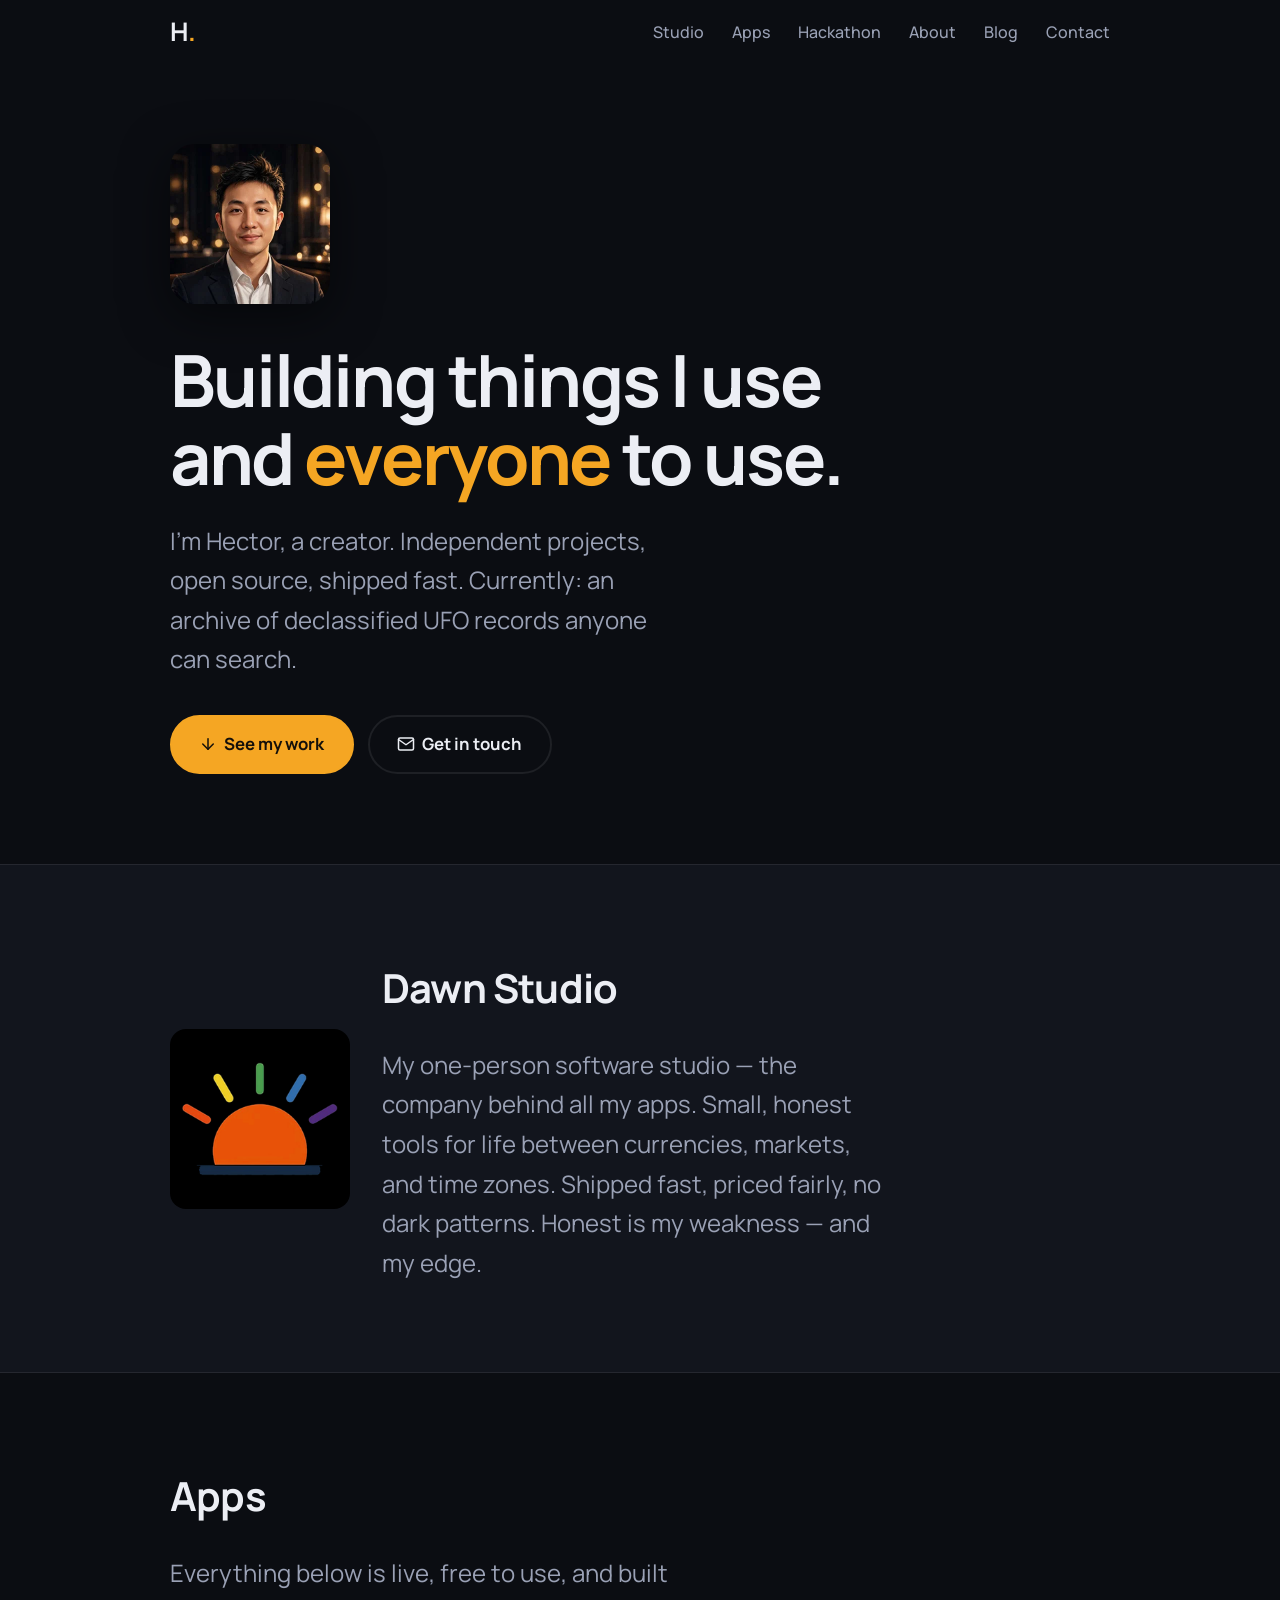
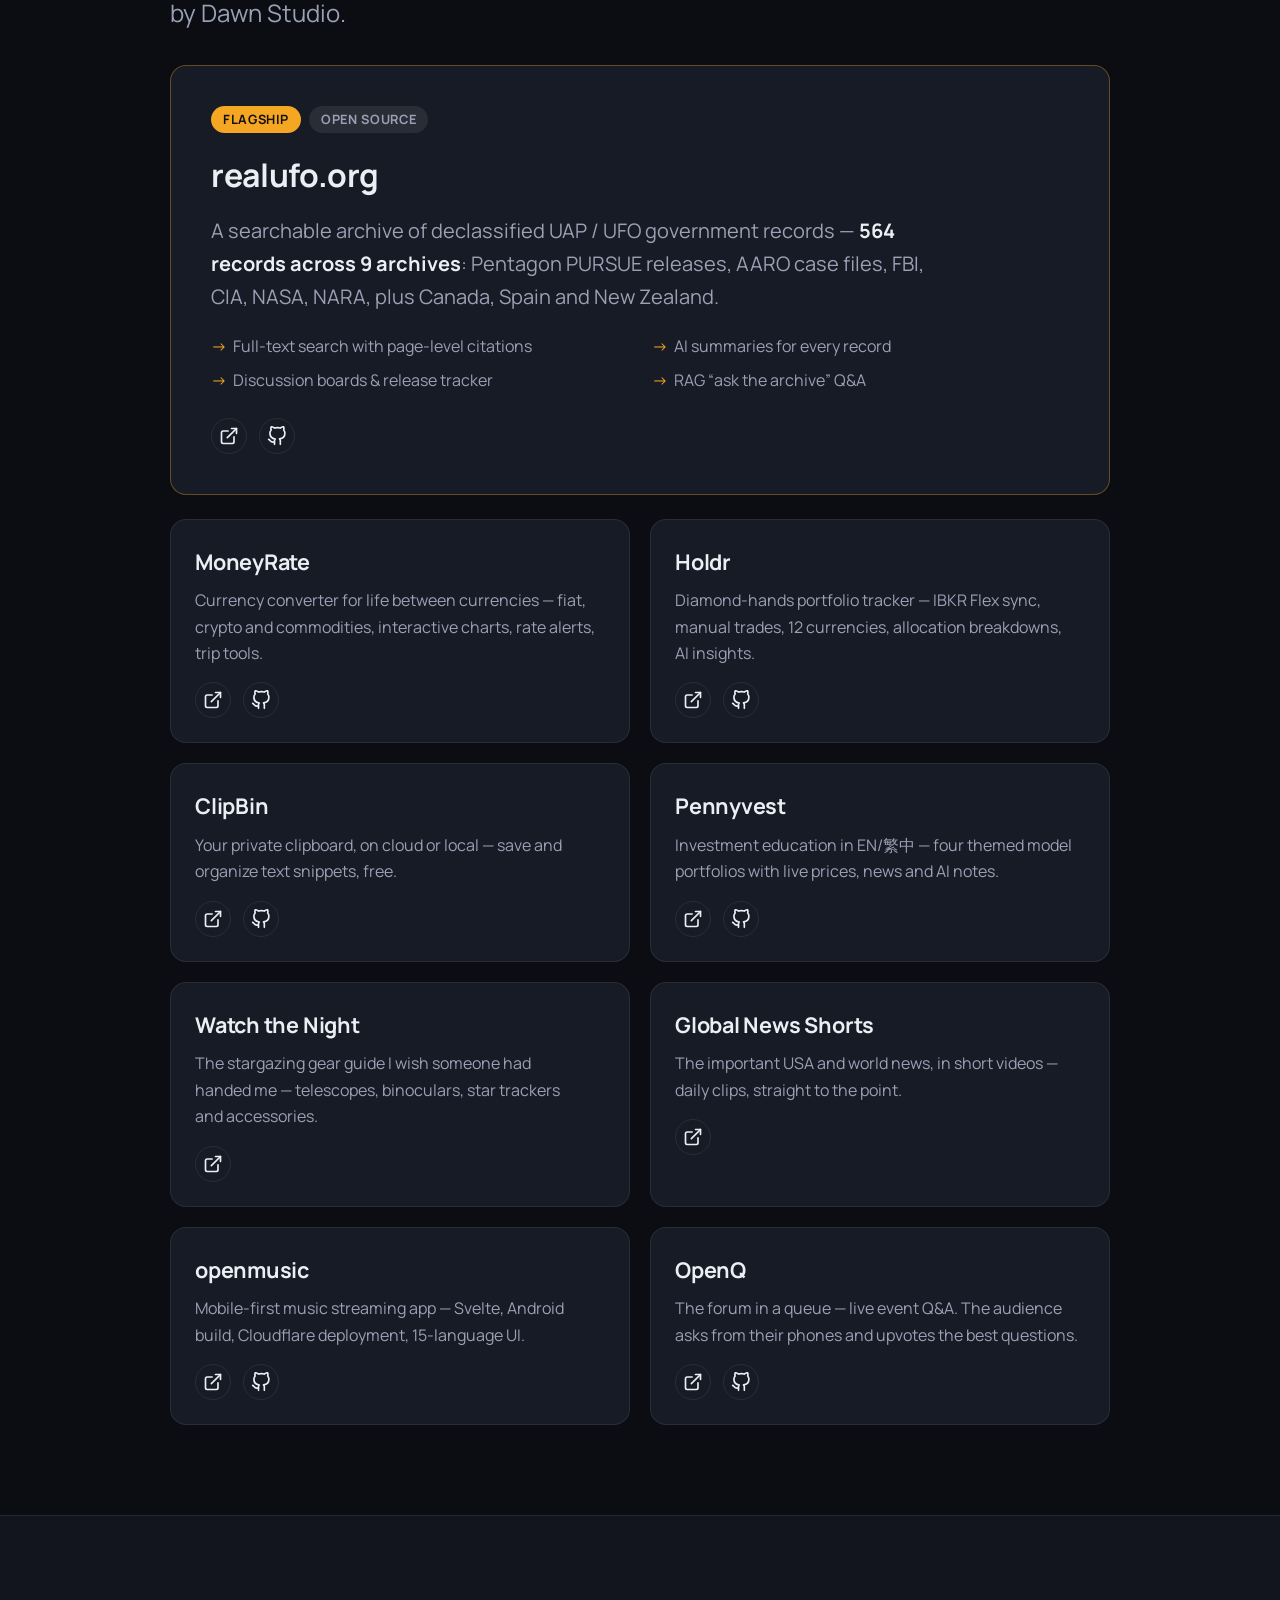
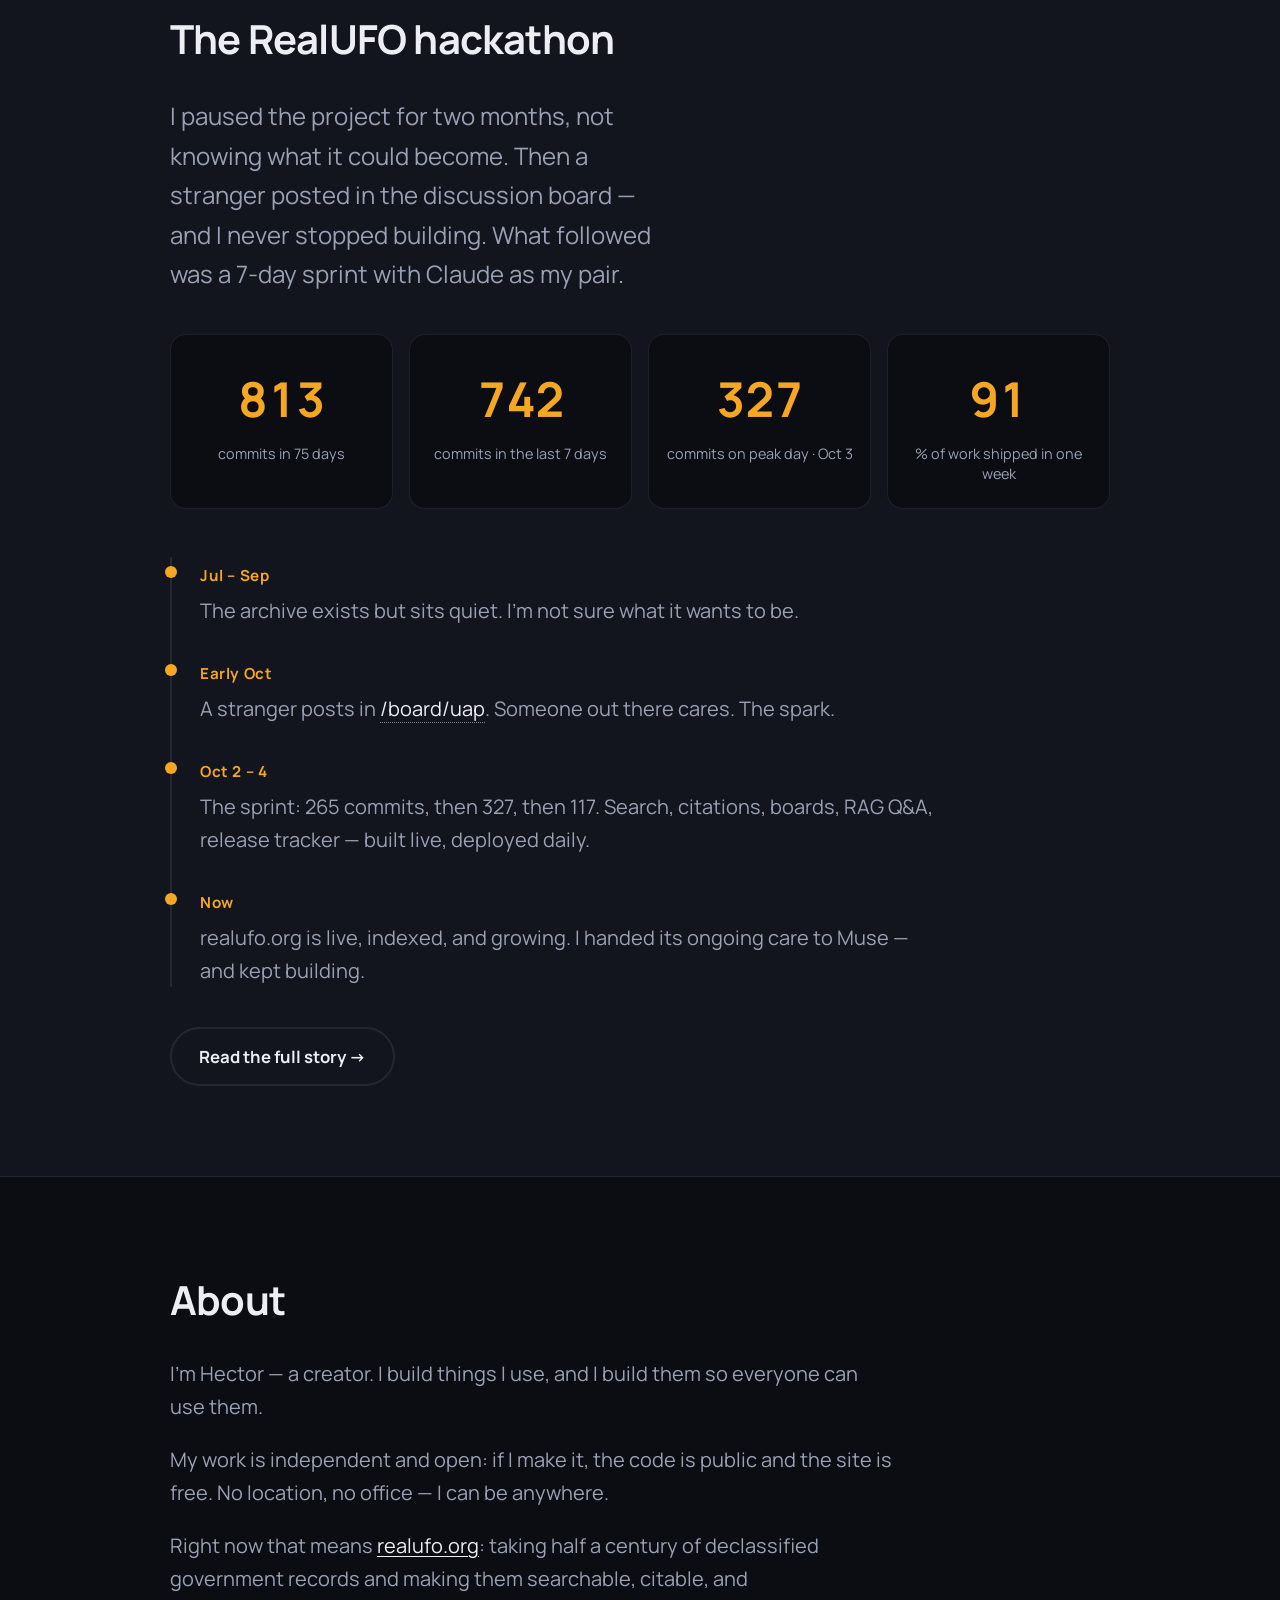
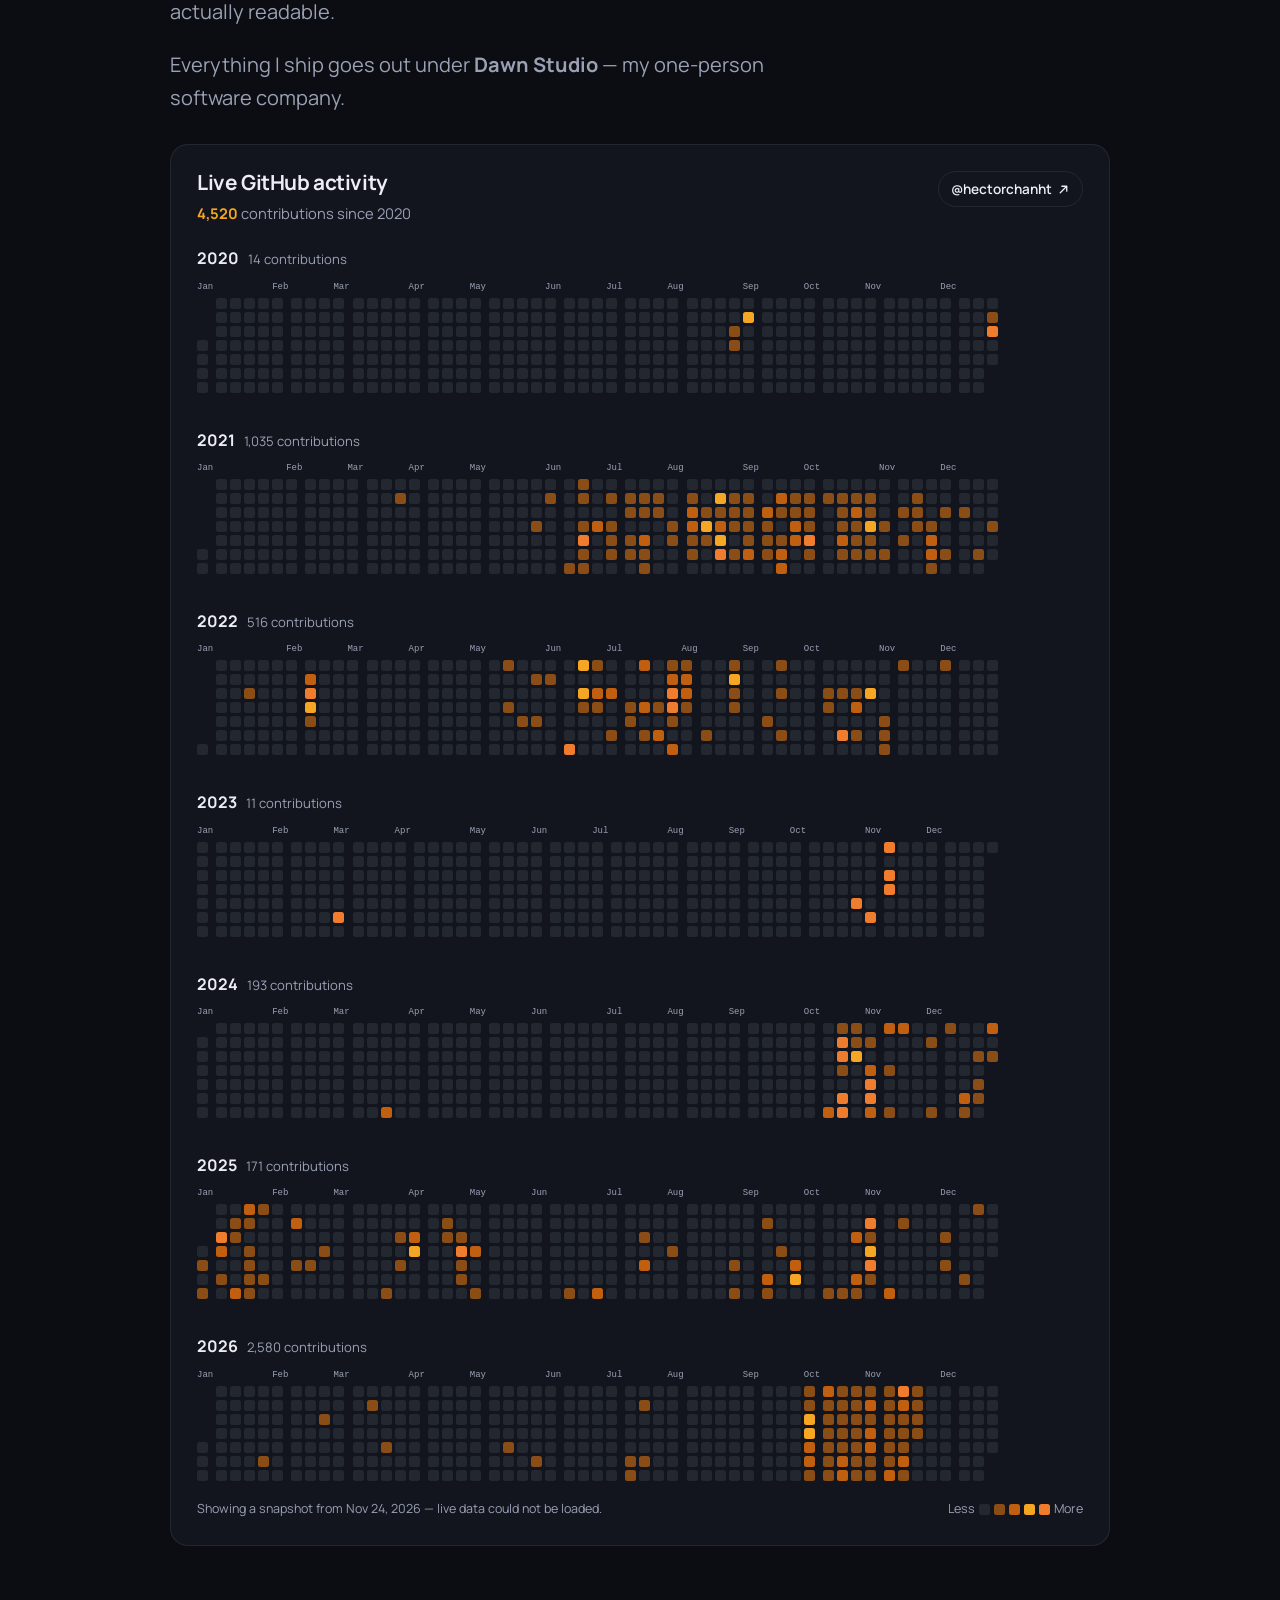
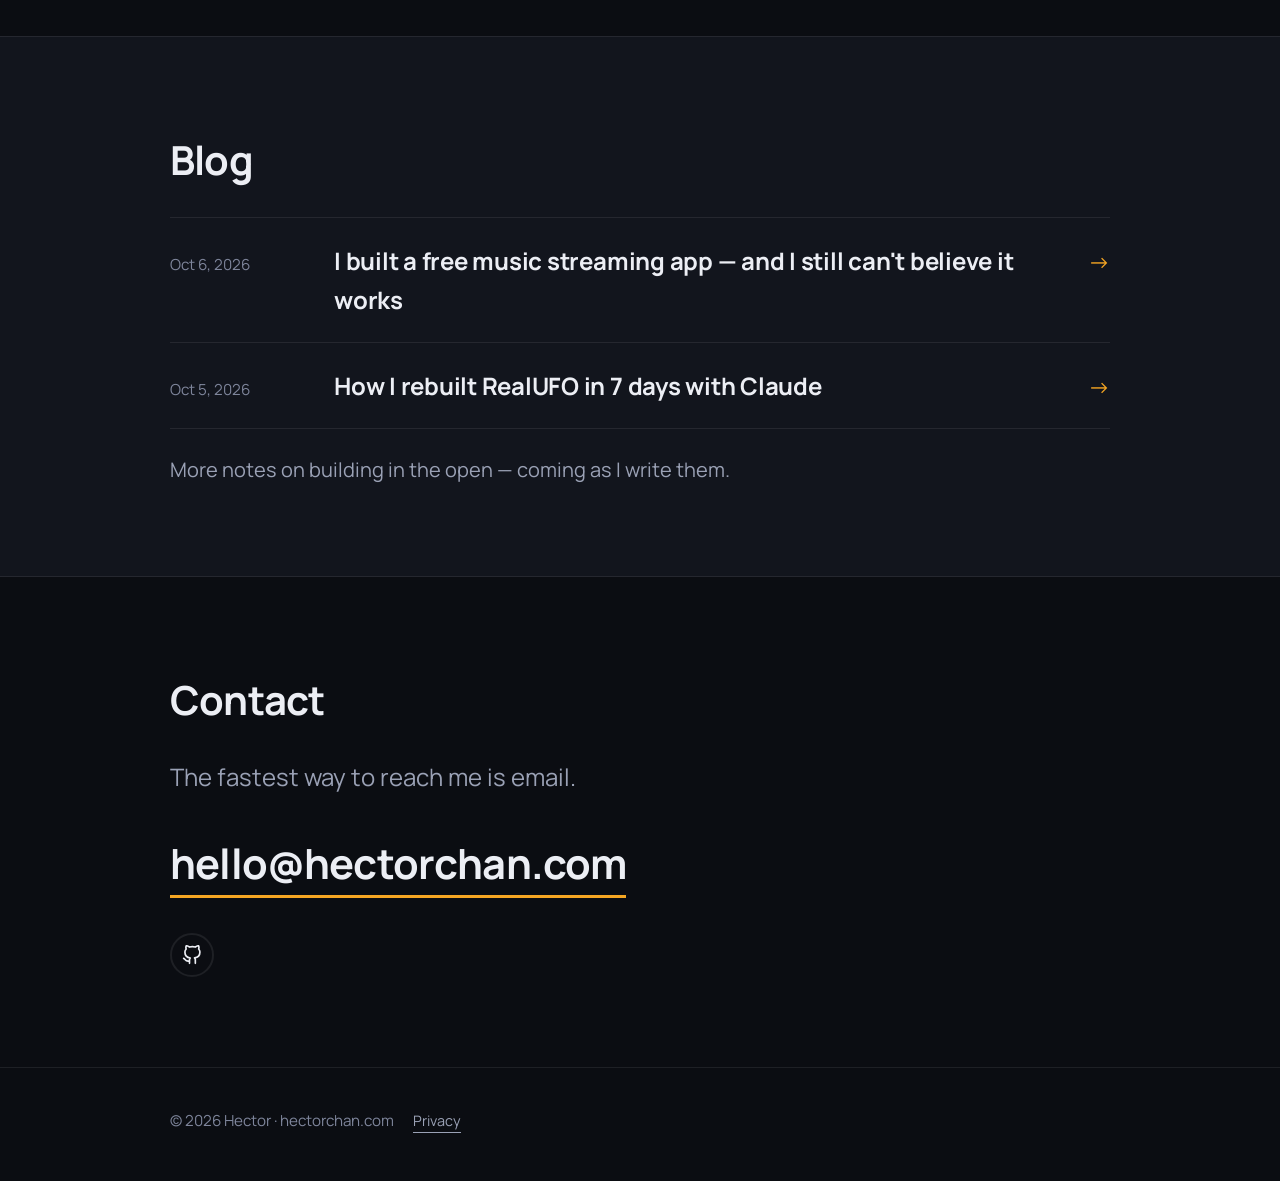
==== commit 69f3da69: "Unified chrome + GitHub activity heatmap on the homepage (content) Canonical nav/footer site-wide (c" ====
--- a/index.html
+++ b/index.html
@@ -38,12 +38,12 @@
       <span></span><span></span><span></span>
     </button>
     <div class="nav-links" id="navLinks">
-      <a href="#studio">Studio</a>
-      <a href="#work">Apps</a>
-      <a href="#hackathon">Hackathon</a>
-      <a href="#about">About</a>
+      <a href="/#studio">Studio</a>
+      <a href="/#work">Apps</a>
+      <a href="/#hackathon">Hackathon</a>
+      <a href="/#about">About</a>
       <a href="/blog/">Blog</a>
-      <a href="#contact">Contact</a>
+      <a href="/#contact">Contact</a>
     </div>
   </div>
 </nav>
@@ -54,8 +54,8 @@
     <h1 class="reveal">Building things I use<br>and <span class="accent">everyone</span> to use.</h1>
     <p class="lede reveal">I’m Hector, a creator. Independent projects, open source, shipped fast. Currently: an archive of declassified UFO records anyone can search.</p>
     <div class="cta-row reveal">
-      <a class="btn" href="#work"><svg viewBox="0 0 24 24" fill="none" stroke="currentColor" stroke-width="2" stroke-linecap="round" stroke-linejoin="round" aria-hidden="true"><line x1="12" y1="5" x2="12" y2="19"/><polyline points="19 12 12 19 5 12"/></svg>See my work</a>
-      <a class="btn ghost" href="#contact"><svg viewBox="0 0 24 24" fill="none" stroke="currentColor" stroke-width="2" stroke-linecap="round" stroke-linejoin="round" aria-hidden="true"><path d="M4 4h16c1.1 0 2 .9 2 2v12c0 1.1-.9 2-2 2H4c-1.1 0-2-.9-2-2V6c0-1.1.9-2 2-2z"/><polyline points="22,6 12,13 2,6"/></svg>Get in touch</a>
+      <a class="btn" href="/#work"><svg viewBox="0 0 24 24" fill="none" stroke="currentColor" stroke-width="2" stroke-linecap="round" stroke-linejoin="round" aria-hidden="true"><line x1="12" y1="5" x2="12" y2="19"/><polyline points="19 12 12 19 5 12"/></svg>See my work</a>
+      <a class="btn ghost" href="/#contact"><svg viewBox="0 0 24 24" fill="none" stroke="currentColor" stroke-width="2" stroke-linecap="round" stroke-linejoin="round" aria-hidden="true"><path d="M4 4h16c1.1 0 2 .9 2 2v12c0 1.1-.9 2-2 2H4c-1.1 0-2-.9-2-2V6c0-1.1.9-2 2-2z"/><polyline points="22,6 12,13 2,6"/></svg>Get in touch</a>
     </div>
   </div>
 </header>
@@ -195,7 +195,24 @@
         <p>Right now that means <a href="https://realufo.org" target="_blank" rel="noopener">realufo.org</a>: taking half a century of declassified government records and making them searchable, citable, and actually readable.</p>
         <p>Everything I ship goes out under <strong>Dawn Studio</strong> — my one-person software company.</p>
       </div>
-    </div>
+    
+      <div class="activity-card reveal">
+        <div class="activity-head">
+          <div>
+            <h3 class="activity-title" id="activity-title">Live GitHub activity</h3>
+            <p class="activity-total" id="activity-total">Loading activity…</p>
+          </div>
+          <a class="activity-link" href="https://github.com/hectorchanht" target="_blank" rel="noopener">@hectorchanht
+            <svg width="13" height="13" viewBox="0 0 16 16" aria-hidden="true"><path d="M4 12 12 4M6 4h6v6" fill="none" stroke="currentColor" stroke-width="1.6" stroke-linecap="round" stroke-linejoin="round"/></svg>
+          </a>
+        </div>
+        <div id="activity-graph" role="img" aria-label="GitHub contribution heatmap, all years since 2020"></div>
+        <div class="activity-foot">
+          <span class="activity-note" id="activity-note"></span>
+          <span class="activity-legend"><span>Less</span><span class="hm-cell"></span><span class="hm-cell l1"></span><span class="hm-cell l2"></span><span class="hm-cell l3"></span><span class="hm-cell l4"></span><span>More</span></span>
+        </div>
+      </div>
+</div>
   </section>
 
   <section id="blog" class="section alt">
@@ -229,12 +246,217 @@
 
 <footer>
   <div class="wrap">
-    <p>© 2026 Dawn Studio · hectorchan.com</p>
+    <p>&copy; 2026 Hector &middot; hectorchan.com</p>
     <p><a class="legal" href="/privacy.html">Privacy</a></p>
   </div>
 </footer>
 
 <script src="/app.js?v=3" defer></script>
 <!-- Cloudflare Web Analytics --><script defer src="https://static.cloudflareinsights.com/beacon.min.js" data-cf-beacon='{"token": "0747654749b146448e990934ab070425"}'></script><!-- End Cloudflare Web Analytics -->
+<script>
+  /* Live GitHub activity heatmap — ported from dawnstudio.app (2026-11-24
+     parity item): same data + behaviour (single fetch to
+     github-contributions-api.jogruber.de/v4/hectorchanht, one calendar
+     per year 2020→current year in chronological order, totals computed
+     from the fetched data at render time, localStorage last-good cache,
+     then the build-time snapshot below — real data fetched 2026-11-24,
+     total recomputed from that payload: 4,520). Styled in the hector
+     theme (styles.css .activity-* / .hm-*). Labels follow the page
+     language via <html lang> (this homepage is static EN). */
+  (function () {
+    var graphEl = document.getElementById("activity-graph");
+    var totalEl = document.getElementById("activity-total");
+    var noteEl = document.getElementById("activity-note");
+    if (!graphEl || !totalEl || !noteEl) return;
+
+    var USER = "hectorchanht";
+    var API = "https://github-contributions-api.jogruber.de/v4/" + USER;
+    var CACHE_KEY = "hector-gh-heatmap-all";
+    var SNAPSHOT = {
+      date: "2026-11-24",
+      start: "2020-01-01",
+      total: 4520,
+      counts: "0,0,0,0,0,0,0,0,0,0,0,0,0,0,0,0,0,0,0,0,0,0,0,0,0,0,0,0,0,0,0,0,0,0,0,0,0,0,0,0,0,0,0,0,0,0,0,0,0,0,0,0,0,0,0,0,0,0,0,0,0,0,0,0,0,0,0,0,0,0,0,0,0,0,0,0,0,0,0,0,0,0,0,0,0,0,0,0,0,0,0,0,0,0,0,0,0,0,0,0,0,0,0,0,0,0,0,0,0,0,0,0,0,0,0,0,0,0,0,0,0,0,0,0,0,0,0,0,0,0,0,0,0,0,0,0,0,0,0,0,0,0,0,0,0,0,0,0,0,0,0,0,0,0,0,0,0,0,0,0,0,0,0,0,0,0,0,0,0,0,0,0,0,0,0,0,0,0,0,0,0,0,0,0,0,0,0,0,0,0,0,0,0,0,0,0,0,0,0,0,0,0,0,0,0,0,0,0,0,0,0,0,0,0,0,0,0,0,0,0,0,0,0,0,0,0,0,0,0,0,0,0,0,0,0,0,0,0,0,0,0,0,0,0,1,1,0,0,0,0,4,0,0,0,0,0,0,0,0,0,0,0,0,0,0,0,0,0,0,0,0,0,0,0,0,0,0,0,0,0,0,0,0,0,0,0,0,0,0,0,0,0,0,0,0,0,0,0,0,0,0,0,0,0,0,0,0,0,0,0,0,0,0,0,0,0,0,0,0,0,0,0,0,0,0,0,0,0,0,0,0,0,0,0,0,0,0,0,0,0,0,0,0,0,0,0,0,0,0,0,0,0,0,0,0,0,0,0,0,0,0,0,1,7,0,0,0,0,0,0,0,0,0,0,0,0,0,0,0,0,0,0,0,0,0,0,0,0,0,0,0,0,0,0,0,0,0,0,0,0,0,0,0,0,0,0,0,0,0,0,0,0,0,0,0,0,0,0,0,0,0,0,0,0,0,0,0,0,0,0,0,0,0,0,0,0,0,0,0,0,0,0,0,0,0,0,0,0,0,0,0,0,0,1,0,0,0,0,0,0,0,0,0,0,0,0,0,0,0,0,0,0,0,0,0,0,0,0,0,0,0,0,0,0,0,0,0,0,0,0,0,0,0,0,0,0,0,0,0,0,0,0,0,0,0,0,0,0,0,0,0,0,0,0,0,0,0,0,4,0,0,0,0,4,0,0,0,0,0,0,0,0,0,0,0,2,2,1,0,12,50,8,1,0,0,0,14,0,0,0,0,4,0,1,5,8,0,0,7,3,0,2,3,0,0,13,9,0,19,11,3,0,2,9,0,0,0,0,0,0,0,12,6,0,0,0,4,15,24,2,10,0,0,0,5,37,2,0,0,0,28,2,22,31,53,0,0,13,8,2,0,5,0,0,8,12,12,7,16,0,0,0,18,4,8,9,0,0,18,5,0,12,25,16,0,6,2,21,24,0,0,0,5,13,10,47,4,0,0,3,0,0,0,0,0,0,1,9,13,24,12,0,0,8,19,7,6,5,0,0,10,4,28,2,1,0,0,0,0,6,0,2,0,0,0,4,0,3,0,0,0,4,10,9,0,0,0,0,0,0,6,15,19,2,0,0,9,0,0,1,0,0,0,8,0,0,0,0,0,0,0,0,0,3,0,0,0,0,1,0,0,0,0,0,0,0,0,0,0,0,0,0,0,0,0,0,0,0,6,0,0,0,0,0,0,0,0,0,0,0,0,0,0,0,0,0,0,0,0,0,0,0,0,0,0,10,37,24,8,0,0,0,0,0,0,0,0,0,0,0,0,0,0,0,0,0,0,0,0,0,0,0,0,0,0,0,0,0,0,0,0,0,0,0,0,0,0,0,0,0,0,0,0,0,0,0,0,0,0,0,0,0,0,0,0,0,0,0,0,0,0,0,0,0,0,0,0,0,0,0,0,0,0,0,0,0,0,0,0,0,0,0,0,0,0,2,0,0,4,0,0,0,0,0,0,0,4,0,0,0,4,0,0,1,0,0,0,4,0,0,0,0,0,0,0,0,0,0,0,53,20,0,19,8,0,0,0,1,0,15,5,0,0,0,0,0,14,0,0,1,0,0,0,0,2,1,0,0,11,0,0,9,0,1,0,0,0,0,1,0,10,0,1,10,33,31,7,0,11,5,15,9,3,0,0,0,0,0,0,0,0,4,0,0,0,0,0,0,0,0,1,17,1,3,0,0,0,0,0,0,0,0,0,0,0,0,0,0,2,0,0,3,0,2,0,0,1,0,0,0,0,0,0,0,0,0,0,0,0,0,0,0,0,0,1,3,0,0,0,0,0,2,0,0,27,0,0,0,8,9,0,5,0,0,0,19,0,0,0,0,0,0,0,0,3,1,1,2,0,0,0,0,0,0,0,0,0,0,0,0,0,0,0,0,0,0,0,0,1,0,0,0,0,0,0,0,0,0,0,0,0,0,0,0,0,0,0,0,0,0,0,0,0,0,0,0,0,0,0,0,0,0,0,0,0,0,0,0,0,0,0,0,0,0,0,0,0,0,0,0,0,0,0,0,0,0,0,0,0,0,0,0,0,0,0,0,0,0,0,0,0,0,0,0,0,0,0,0,0,0,0,0,0,0,0,0,0,0,0,0,0,0,0,0,1,0,0,0,0,0,0,0,0,0,0,0,0,0,0,0,0,0,0,0,0,0,0,0,0,0,0,0,0,0,0,0,0,0,0,0,0,0,0,0,0,0,0,0,0,0,0,0,0,0,0,0,0,0,0,0,0,0,0,0,0,0,0,0,0,0,0,0,0,0,0,0,0,0,0,0,0,0,0,0,0,0,0,0,0,0,0,0,0,0,0,0,0,0,0,0,0,0,0,0,0,0,0,0,0,0,0,0,0,0,0,0,0,0,0,0,0,0,0,0,0,0,0,0,0,0,0,0,0,0,0,0,0,0,0,0,0,0,0,0,0,0,0,0,0,0,0,0,0,0,0,0,0,0,0,0,0,0,0,0,0,0,0,0,0,0,0,0,0,0,0,0,0,0,0,0,0,0,0,0,0,0,0,0,0,0,0,0,0,0,0,0,0,0,0,0,0,0,0,0,0,0,0,0,0,0,0,0,0,0,0,0,0,0,0,0,0,0,0,0,0,0,0,0,0,0,0,0,0,0,0,0,0,0,0,0,0,1,0,0,0,0,0,0,0,1,0,1,0,6,1,0,0,0,0,0,0,0,0,0,0,0,0,0,0,0,0,0,0,0,0,0,0,0,0,0,0,0,0,0,0,0,0,0,0,0,0,0,0,0,0,0,0,0,0,0,0,0,0,0,0,0,0,0,0,0,0,0,0,0,0,0,0,0,0,0,0,0,0,0,0,0,0,0,0,0,0,0,0,0,0,0,0,0,0,0,0,0,0,0,0,0,0,0,0,0,0,0,0,0,0,0,0,0,0,0,0,0,0,0,0,0,0,0,0,0,0,0,0,0,0,0,0,0,0,0,0,0,0,0,0,0,0,0,0,0,4,0,0,0,0,0,0,0,0,0,0,0,0,0,0,0,0,0,0,0,0,0,0,0,0,0,0,0,0,0,0,0,0,0,0,0,0,0,0,0,0,0,0,0,0,0,0,0,0,0,0,0,0,0,0,0,0,0,0,0,0,0,0,0,0,0,0,0,0,0,0,0,0,0,0,0,0,0,0,0,0,0,0,0,0,0,0,0,0,0,0,0,0,0,0,0,0,0,0,0,0,0,0,0,0,0,0,0,0,0,0,0,0,0,0,0,0,0,0,0,0,0,0,0,0,0,0,0,0,0,0,0,0,0,0,0,0,0,0,0,0,0,0,0,0,0,0,0,0,0,0,0,0,0,0,0,0,0,0,0,0,0,0,0,0,0,0,0,0,0,0,0,0,0,0,0,0,0,0,0,0,0,0,0,0,0,0,0,0,0,0,0,0,0,0,0,0,0,0,0,0,0,0,6,1,10,12,1,0,22,10,3,1,7,0,0,0,0,0,1,0,5,48,23,5,5,0,0,2,0,0,1,6,0,0,0,0,0,0,0,0,0,0,0,0,0,0,2,0,0,0,0,1,1,0,0,0,0,0,0,0,0,0,0,0,4,2,0,0,3,0,1,1,0,4,0,1,0,2,0,1,0,0,9,3,0,1,0,0,1,2,0,0,0,5,4,2,0,1,2,1,2,2,0,0,0,0,2,0,0,0,0,0,0,0,0,0,3,0,0,2,0,0,0,0,0,0,1,0,0,0,0,0,2,0,0,0,0,0,0,0,0,0,0,0,0,0,0,0,0,0,0,0,0,0,0,0,0,0,0,0,0,0,0,1,0,0,1,0,2,0,0,0,0,4,6,0,0,0,0,0,0,0,0,0,0,0,1,1,0,0,0,0,0,0,2,16,2,1,0,0,0,0,3,0,0,1,0,0,0,0,0,0,0,0,0,0,0,0,0,0,0,0,0,0,0,0,0,0,0,0,0,0,0,0,0,0,0,0,0,0,0,0,0,0,0,0,0,1,0,0,0,0,0,0,0,0,0,0,0,0,0,3,0,0,0,0,0,0,0,0,0,0,0,0,0,0,0,0,2,0,3,0,0,0,0,0,0,0,0,0,0,0,0,1,0,0,0,0,0,0,0,0,0,0,0,0,0,0,0,0,0,0,0,0,0,0,0,0,0,0,0,0,1,0,1,0,0,0,0,0,0,0,0,1,0,0,0,3,1,0,0,0,1,0,0,0,0,0,0,0,4,7,0,0,0,0,0,0,0,0,0,0,0,0,0,0,1,0,0,0,0,0,0,2,0,0,4,0,0,4,2,0,11,1,8,9,1,0,0,0,0,0,0,0,3,0,2,0,0,0,0,0,0,0,0,0,0,0,0,0,0,0,0,0,0,0,0,0,1,0,1,0,0,0,0,0,0,0,2,0,1,0,0,0,0,0,0,0,0,0,0,0,0,0,0,0,0,0,0,0,0,0,0,0,0,0,0,0,0,0,0,0,0,0,0,0,0,0,0,0,1,0,0,0,0,0,0,0,0,0,0,0,0,0,0,0,0,0,0,0,0,0,0,0,0,1,0,0,0,0,0,0,0,0,0,0,0,0,0,0,0,0,0,0,0,1,0,0,0,0,0,0,0,0,0,2,0,0,0,0,0,0,0,0,0,0,0,0,0,0,0,0,0,0,0,0,0,0,0,0,0,0,0,0,0,0,0,0,0,0,0,0,0,0,0,0,0,0,0,0,0,0,0,0,0,0,0,0,0,0,0,2,0,0,0,0,0,0,0,0,0,0,0,0,0,0,1,0,0,0,0,0,0,0,0,0,0,0,0,0,0,0,0,0,0,0,0,0,0,0,0,0,0,0,0,0,0,0,0,0,0,0,0,0,0,0,0,0,1,4,0,1,0,0,0,1,0,0,0,0,0,0,0,0,0,0,0,0,0,0,0,0,0,0,0,0,0,0,0,0,0,0,0,0,0,0,0,0,0,0,0,0,0,0,0,0,0,0,0,0,0,0,0,0,0,0,0,0,0,0,0,0,0,0,0,0,0,0,0,0,0,0,0,0,0,0,0,70,76,164,189,134,81,45,95,7,1,1,8,1,2,1,4,30,58,32,86,115,12,1,12,1,5,2,16,12,97,41,92,122,15,13,10,1,1,4,1,2,136,310,107,55,22,23,80,48,24,24,69,7,0,0,0,0,0,0,0,0,0,0,0,0,0,0,0,0,0,0,0,0,0,0,0,0,0,0,0,0,0,0,0,0,0,0,0,0",
+      levels: "[base64]"
+    };
+
+    var STR = {
+      en: {
+        loading: "Loading activity…",
+        months: ["Jan", "Feb", "Mar", "Apr", "May", "Jun", "Jul", "Aug", "Sep", "Oct", "Nov", "Dec"],
+        total: function (n, firstYear) { return "<strong>" + n.toLocaleString("en-US") + "</strong> contributions since " + firstYear; },
+        yearTotal: function (n) { return n.toLocaleString("en-US") + (n === 1 ? " contribution" : " contributions"); },
+        date: function (dt) { return STR.en.months[dt.getUTCMonth()] + " " + dt.getUTCDate() + ", " + dt.getUTCFullYear(); },
+        snapshot: function (d) { return "Showing a snapshot from " + d + " — live data could not be loaded."; },
+        tip: function (n, dt) {
+          var d = STR.en.date(dt);
+          return n === 0 ? "No contributions on " + d : n + (n === 1 ? " contribution on " : " contributions on ") + d;
+        },
+        aria: function (n, firstYear) { return "GitHub contribution heatmap, all years: " + n.toLocaleString("en-US") + " contributions since " + firstYear; }
+      },
+      zh: {
+        loading: "載入活動中…",
+        months: ["1月", "2月", "3月", "4月", "5月", "6月", "7月", "8月", "9月", "10月", "11月", "12月"],
+        total: function (n, firstYear) { return "自 " + firstYear + " 年起共 <strong>" + n.toLocaleString("en-US") + "</strong> 次貢獻"; },
+        yearTotal: function (n) { return n.toLocaleString("en-US") + " 次貢獻"; },
+        date: function (dt) { return dt.getUTCFullYear() + "年" + (dt.getUTCMonth() + 1) + "月" + dt.getUTCDate() + "日"; },
+        snapshot: function (d) { return "顯示 " + d + " 的快照 — 即時數據暫時未能載入。"; },
+        tip: function (n, dt) {
+          var d = STR.zh.date(dt);
+          return n === 0 ? d + "：無貢獻" : d + "：" + n + " 次貢獻";
+        },
+        aria: function (n, firstYear) { return "GitHub 貢獻熱力圖（全部年份）：自 " + firstYear + " 年起共 " + n.toLocaleString("en-US") + " 次貢獻"; }
+      }
+    };
+
+    function lang() { return /^zh/i.test(document.documentElement.lang || "") ? "zh" : "en"; }
+    function parseDay(key) {
+      var m = /^(\d{4})-(\d{2})-(\d{2})$/.exec(key || "");
+      return m ? new Date(Date.UTC(+m[1], +m[2] - 1, +m[3])) : null;
+    }
+
+    /* Group a flat, sorted day list into per-year blocks (chronological)
+       with per-year and grand totals. */
+    function buildModel(days) {
+      var years = [];
+      var byYear = {};
+      var total = 0;
+      for (var i = 0; i < days.length; i++) {
+        var d = days[i];
+        var y = d.dt.getUTCFullYear();
+        if (!byYear[y]) { byYear[y] = { year: y, total: 0, days: [] }; years.push(byYear[y]); }
+        byYear[y].days.push(d);
+        byYear[y].total += d.count;
+        total += d.count;
+      }
+      years.sort(function (a, b) { return a.year - b.year; });
+      if (!years.length) return null;
+      return { total: total, firstYear: years[0].year, years: years };
+    }
+
+    function normalize(raw) {
+      if (!raw || !raw.total || typeof raw.total !== "object" || !Array.isArray(raw.contributions)) return null;
+      var days = [];
+      var lastActive = 0;
+      for (var i = 0; i < raw.contributions.length; i++) {
+        var c = raw.contributions[i];
+        var dt = parseDay(c.date);
+        var count = isFinite(c.count) ? Math.max(0, Math.floor(c.count)) : 0;
+        var level = isFinite(c.level) ? Math.min(4, Math.max(0, Math.floor(c.level))) : 0;
+        if (!dt) return null;
+        days.push({ dt: dt, count: count, level: level });
+        if (count > 0 && dt.getTime() > lastActive) lastActive = dt.getTime();
+      }
+      if (!days.length) return null;
+      days.sort(function (a, b) { return a.dt - b.dt; });
+      /* Drop the not-yet-lived tail of the current year: keep everything
+         up to today, or up to the last day the API already reports
+         activity for (its contribution day can run ahead of UTC). */
+      var now = new Date();
+      var cutoff = Math.max(Date.UTC(now.getUTCFullYear(), now.getUTCMonth(), now.getUTCDate()), lastActive);
+      days = days.filter(function (d) { return d.dt.getTime() <= cutoff; });
+      if (!days.length) return null;
+      return buildModel(days);
+    }
+
+    function fromSnapshot() {
+      var counts = SNAPSHOT.counts.split(",");
+      var start = parseDay(SNAPSHOT.start);
+      if (!start || counts.length !== SNAPSHOT.levels.length) return null;
+      var days = [];
+      for (var i = 0; i < counts.length; i++) {
+        var dt = new Date(start.getTime() + i * 86400000);
+        days.push({ dt: dt, count: parseInt(counts[i], 10) || 0, level: parseInt(SNAPSHOT.levels.charAt(i), 10) || 0 });
+      }
+      var model = buildModel(days);
+      if (!model || model.total !== SNAPSHOT.total) return null;
+      return model;
+    }
+
+    var state = null; // { data, live, snapDate }
+    var scrolledOnce = false;
+
+    function renderYear(S, yr) {
+      var days = yr.days;
+      var pad = days[0].dt.getUTCDay();
+      var cols = Math.ceil((pad + days.length) / 7);
+      var html = '<div class="hm-year"><div class="hm-year-head"><span class="hm-year-label">' + yr.year +
+        '</span><span class="hm-year-count">' + S.yearTotal(yr.total) + '</span></div>' +
+        '<div class="activity-scroll hm-year-scroll"><div class="activity-graph">';
+      var prevMonth = -1;
+      for (var c = 0; c < cols; c++) {
+        var firstIdx = Math.max(0, c * 7 - pad);
+        var month = firstIdx < days.length ? days[firstIdx].dt.getUTCMonth() : prevMonth;
+        html += '<span class="hm-month">' + (month !== prevMonth ? S.months[month] : "") + "</span>";
+        if (month !== prevMonth) prevMonth = month;
+        for (var r = 0; r < 7; r++) {
+          var idx = c * 7 + r - pad;
+          if (idx < 0 || idx >= days.length) { html += '<span class="hm-blank"></span>'; continue; }
+          var d = days[idx];
+          html += '<span class="hm-cell l' + d.level + '" title="' + S.tip(d.count, d.dt) + '"></span>';
+        }
+      }
+      html += "</div></div></div>";
+      return html;
+    }
+
+    function render() {
+      if (!state) { totalEl.textContent = STR[lang()].loading; return; }
+      var S = STR[lang()];
+      totalEl.innerHTML = S.total(state.data.total, state.data.firstYear);
+      noteEl.textContent = state.live ? "" : S.snapshot(S.date(state.snapDate));
+      graphEl.setAttribute("aria-label", S.aria(state.data.total, state.data.firstYear));
+
+      var html = "";
+      for (var i = 0; i < state.data.years.length; i++) html += renderYear(S, state.data.years[i]);
+      graphEl.innerHTML = html;
+      if (!scrolledOnce) {
+        var scrollers = graphEl.querySelectorAll(".hm-year-scroll");
+        for (var j = 0; j < scrollers.length; j++) scrollers[j].scrollLeft = scrollers[j].scrollWidth;
+        scrolledOnce = true;
+      }
+    }
+
+    function useFallback() {
+      try {
+        var cached = JSON.parse(localStorage.getItem(CACHE_KEY) || "null");
+        var data = cached && normalize(cached.payload);
+        if (data) {
+          state = { data: data, live: false, snapDate: new Date(cached.t || Date.now()) };
+          render();
+          return;
+        }
+      } catch (e) {}
+      var snap = fromSnapshot();
+      if (snap) {
+        state = { data: snap, live: false, snapDate: parseDay(SNAPSHOT.date) };
+        render();
+      }
+    }
+
+    function load() {
+      totalEl.textContent = STR[lang()].loading;
+      var ctrl = ("AbortController" in window) ? new AbortController() : null;
+      var timer = setTimeout(function () { if (ctrl) ctrl.abort(); }, 9000);
+      fetch(API, ctrl ? { signal: ctrl.signal } : {}).then(function (r) {
+        clearTimeout(timer);
+        if (!r.ok) throw new Error("http " + r.status);
+        return r.json();
+      }).then(function (raw) {
+        var data = normalize(raw);
+        if (!data) throw new Error("bad payload");
+        try { localStorage.setItem(CACHE_KEY, JSON.stringify({ t: Date.now(), payload: raw })); } catch (e) {}
+        state = { data: data, live: true, snapDate: null };
+        scrolledOnce = false;
+        render();
+      }).catch(function () { useFallback(); });
+    }
+
+    if ("MutationObserver" in window) {
+      new MutationObserver(function () { render(); }).observe(document.documentElement, { attributes: true, attributeFilter: ["lang"] });
+    }
+    load();
+  })();
+</script>
 </body>
 </html>
--- a/styles.css
+++ b/styles.css
@@ -311,3 +311,60 @@
   .nav-links.open { display: flex; }
   .nav-links a { padding: 0.9rem 1.5rem; font-size: 1.1rem; }
 }
+
+/* ---------- blog post: Medium-style centered reading layout + image caps (2026-11-24) ---------- */
+.post-head { padding-top: clamp(5rem, 12vh, 7rem); }
+.post-head h1 { font-size: clamp(2rem, 5vw, 2.625rem); line-height: 1.15; letter-spacing: -0.02em; }
+.prose {
+  font-family: Georgia, "Times New Roman", "Noto Serif TC", serif;
+  font-size: 1.25rem; line-height: 1.7; letter-spacing: -0.003em;
+}
+.prose p { margin-bottom: 1.4em; max-width: none; }
+.prose h2, .prose h3 { font-family: var(--font); }
+.prose figure { margin: 2rem 0; }
+.prose figure.photo img, .prose > img, .prose p img {
+  display: block; max-width: 100%; height: auto; max-height: 480px;
+  object-fit: contain; margin-inline: auto;
+}
+.prose figure.photo:first-of-type img { width: 100%; object-fit: cover; }
+.prose figcaption {
+  font-family: var(--font); font-size: 0.85rem; line-height: 1.5;
+  color: var(--faint); text-align: center; margin-top: 0.75rem;
+}
+@media (max-width: 640px) {
+  .prose { font-size: 1.125rem; }
+  .prose figure.photo img, .prose > img, .prose p img { max-height: 300px; }
+}
+
+/* Blog language switch — 4 stops: EN / 粵語 / 普通話（繁） / 普通話（簡） */
+.lang-switch { display: inline-flex; flex-wrap: wrap; row-gap: 3px; padding: 3px; border: 1px solid var(--line); border-radius: 999px; background: var(--surface); margin: 16px 0 4px; }
+.lang-switch button { min-height: 34px; padding: 5px 12px; border: 0; border-radius: 999px; background: transparent; color: var(--muted); cursor: pointer; font: inherit; font-weight: 600; }
+.lang-switch button[aria-pressed="true"] { background: var(--accent); color: #14100a; }
+.i18n-en[hidden], .i18n-yue[hidden], .i18n-cmn[hidden], .i18n-cmns[hidden] { display: none !important; }
+
+/* GitHub activity heatmap (ported from dawnstudio.app, hector theme) */
+.activity-card { margin-top: 30px; padding: 26px; background: var(--surface); border: 1px solid var(--line); border-radius: 18px; }
+.activity-head { display: flex; flex-wrap: wrap; align-items: flex-start; justify-content: space-between; gap: 12px; }
+.activity-title { margin: 0; font-size: 1.3rem; font-weight: 700; line-height: 1.15; letter-spacing: -.02em; }
+.activity-total { margin: 6px 0 0; color: var(--muted); font-size: .92rem; }
+.activity-total strong { color: var(--accent); font-weight: 700; }
+.activity-link { flex: none; display: inline-flex; align-items: center; gap: 5px; padding: 6px 12px; border: 1px solid var(--line); border-radius: 999px; color: var(--text); text-decoration: none; font-size: .85rem; font-weight: 600; }
+.activity-scroll { margin-top: 18px; overflow-x: auto; padding-bottom: 8px; }
+.activity-graph { display: grid; grid-auto-flow: column; grid-template-rows: 15px repeat(7, 11px); gap: 3px; width: max-content; }
+.hm-month { font: 500 9px/15px ui-monospace, Menlo, monospace; color: var(--muted); white-space: nowrap; overflow: visible; }
+.hm-cell { width: 11px; height: 11px; border-radius: 2.5px; background: color-mix(in srgb, var(--muted) 13%, transparent); }
+.hm-cell.l1 { background: #8a4d16; }
+.hm-cell.l2 { background: #c05f10; }
+.hm-cell.l3 { background: var(--accent); }
+.hm-cell.l4 { background: #f07d2e; }
+.hm-blank { width: 11px; height: 11px; }
+.hm-year + .hm-year { margin-top: 26px; }
+.hm-year-head { display: flex; align-items: baseline; flex-wrap: wrap; gap: 4px 10px; margin-bottom: 8px; }
+.hm-year-label { font-weight: 700; font-size: 1rem; letter-spacing: -.01em; }
+.hm-year-count { color: var(--muted); font-size: .82rem; }
+.hm-year-scroll { margin-top: 0; }
+.activity-foot { display: flex; flex-wrap: wrap; align-items: center; justify-content: space-between; gap: 8px 16px; margin-top: 10px; }
+.activity-note { color: var(--muted); font-size: .78rem; }
+.activity-legend { display: inline-flex; align-items: center; gap: 4px; color: var(--muted); font-size: .78rem; }
+.activity-legend .hm-cell { flex: none; }
+@media (max-width: 620px) { .activity-card { padding: 20px; } }
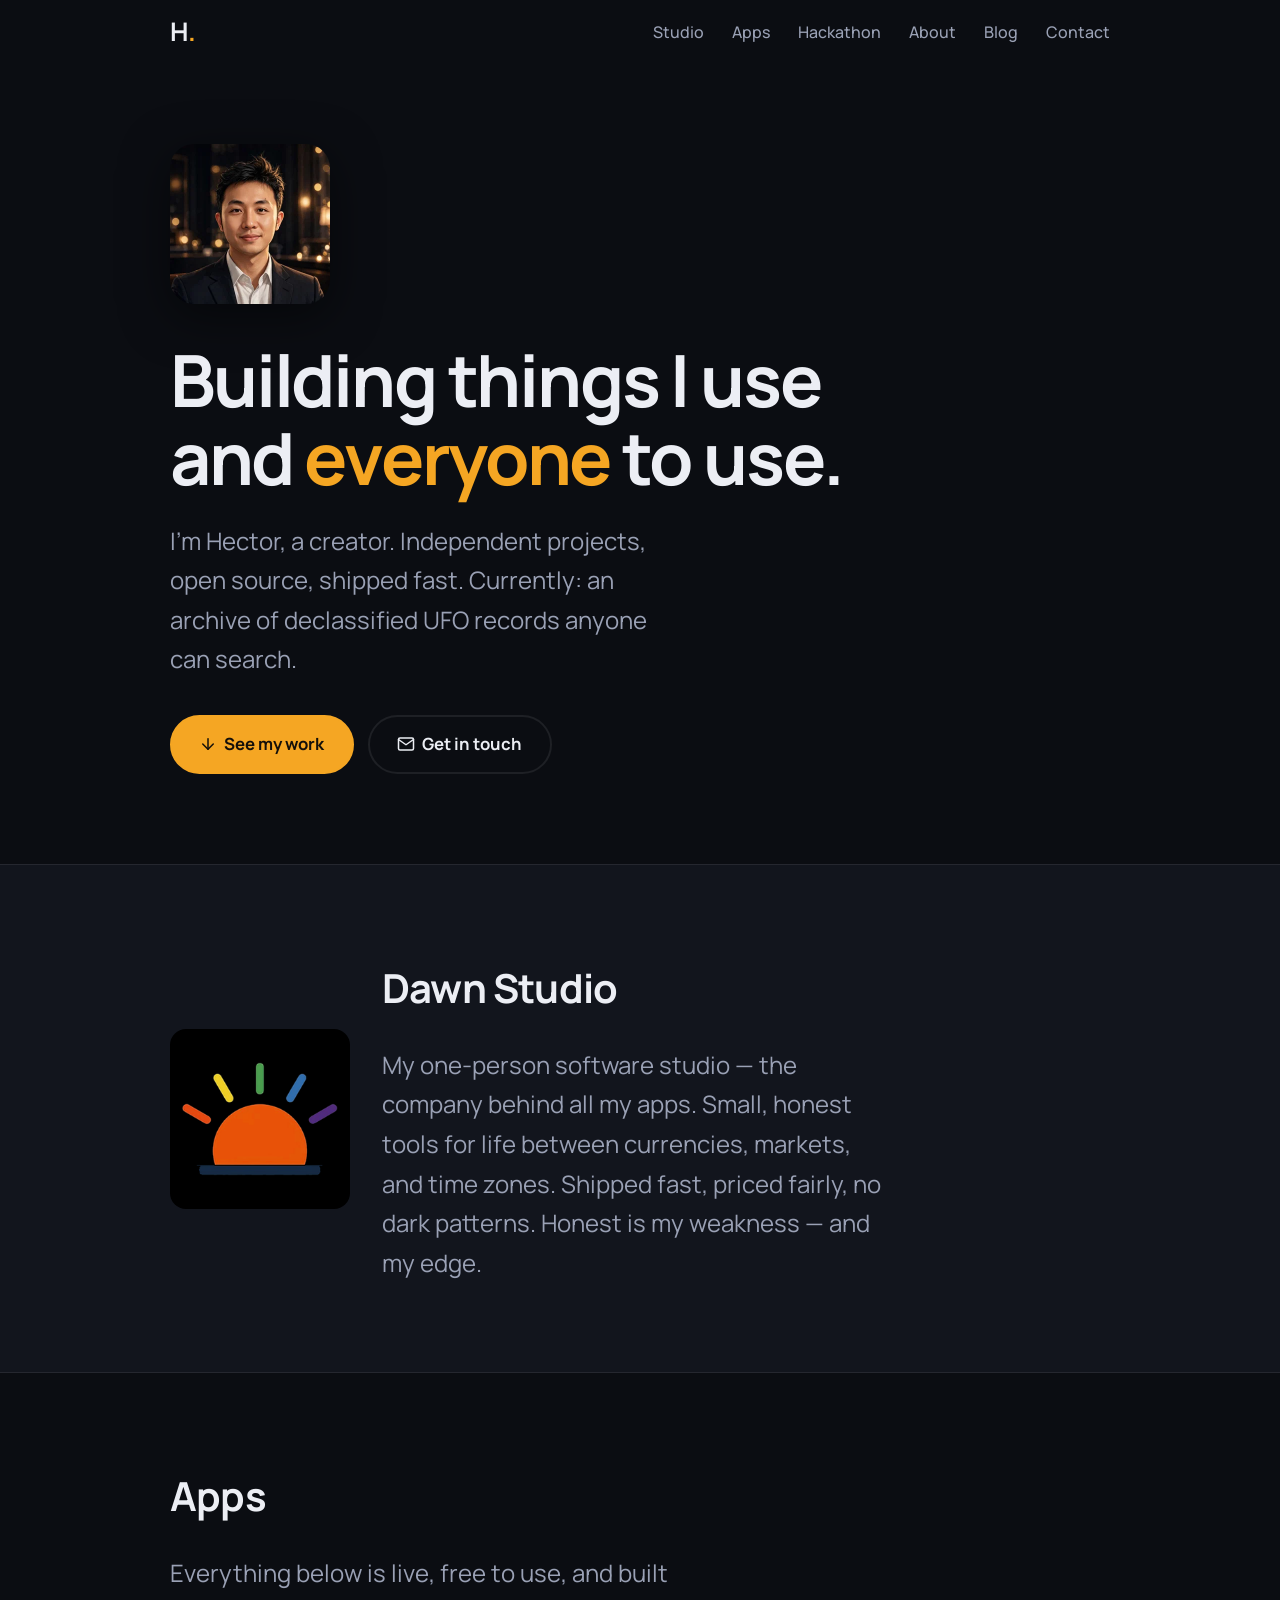
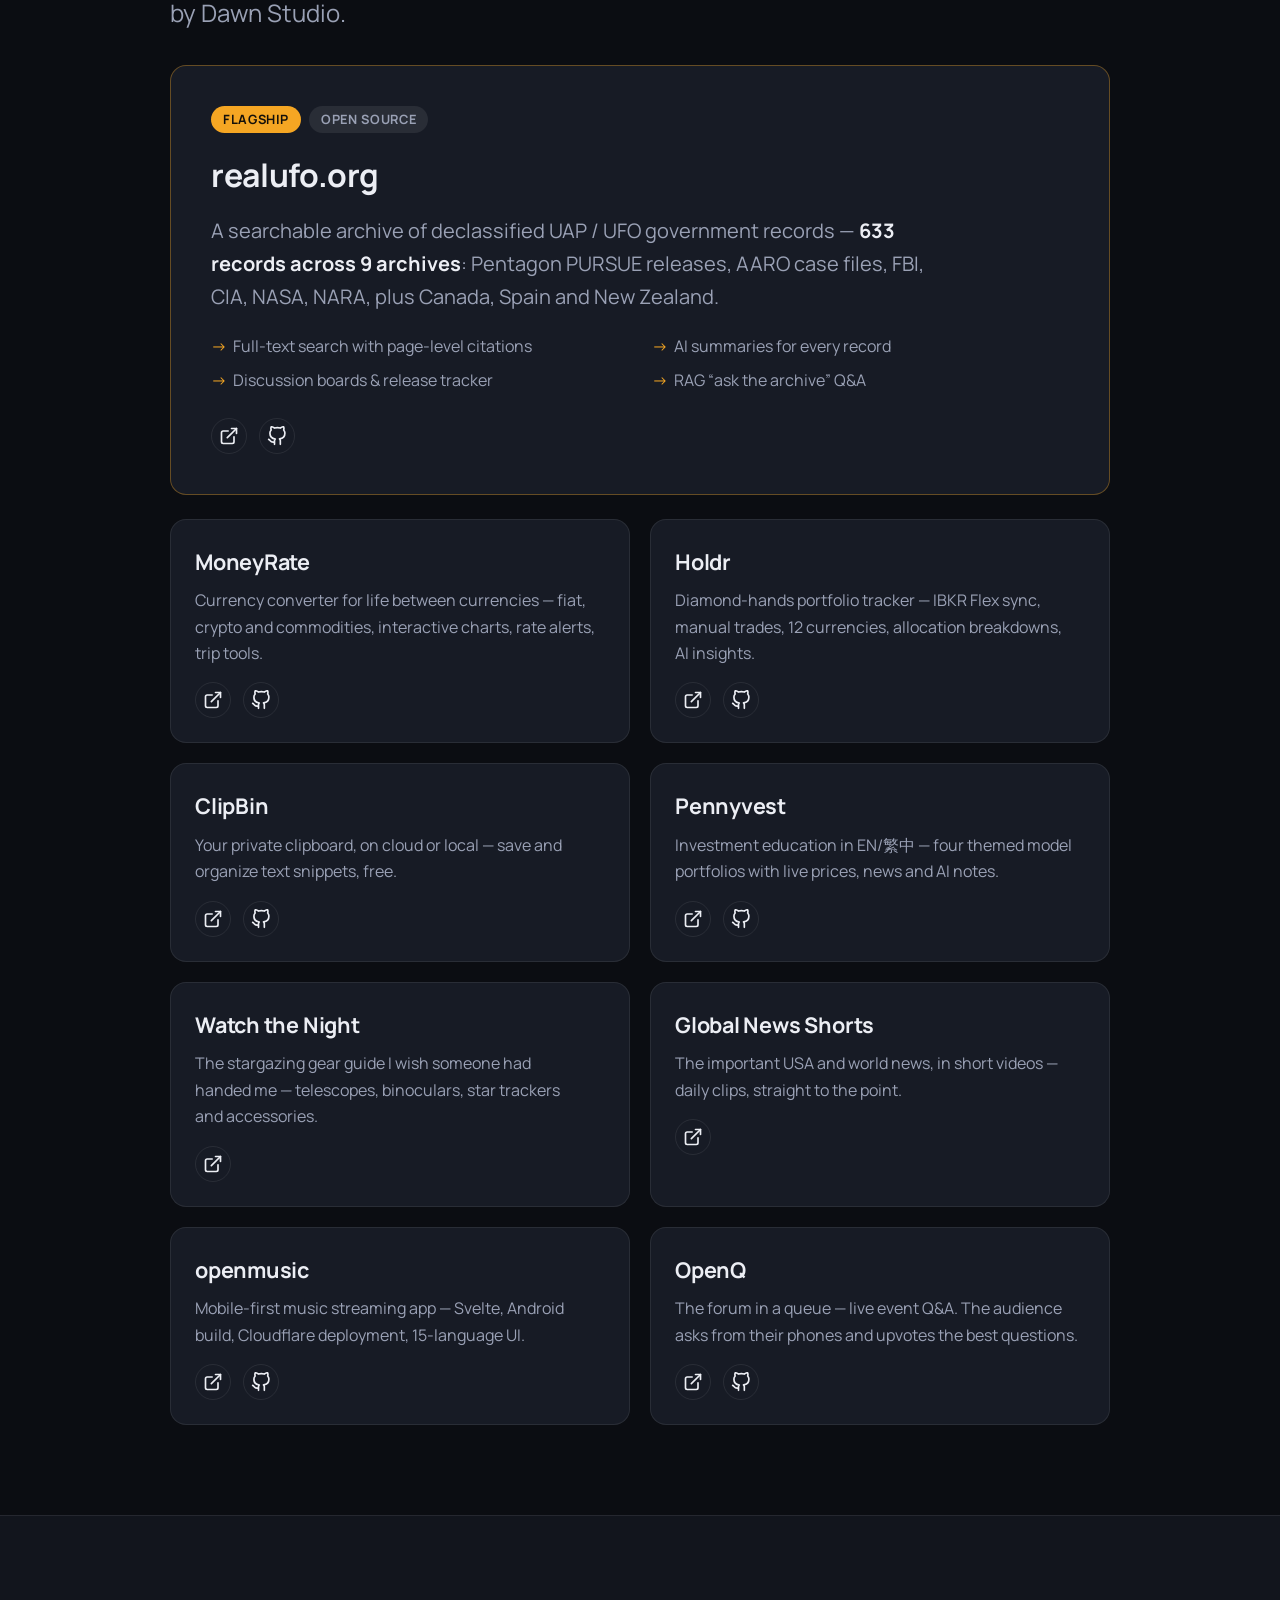
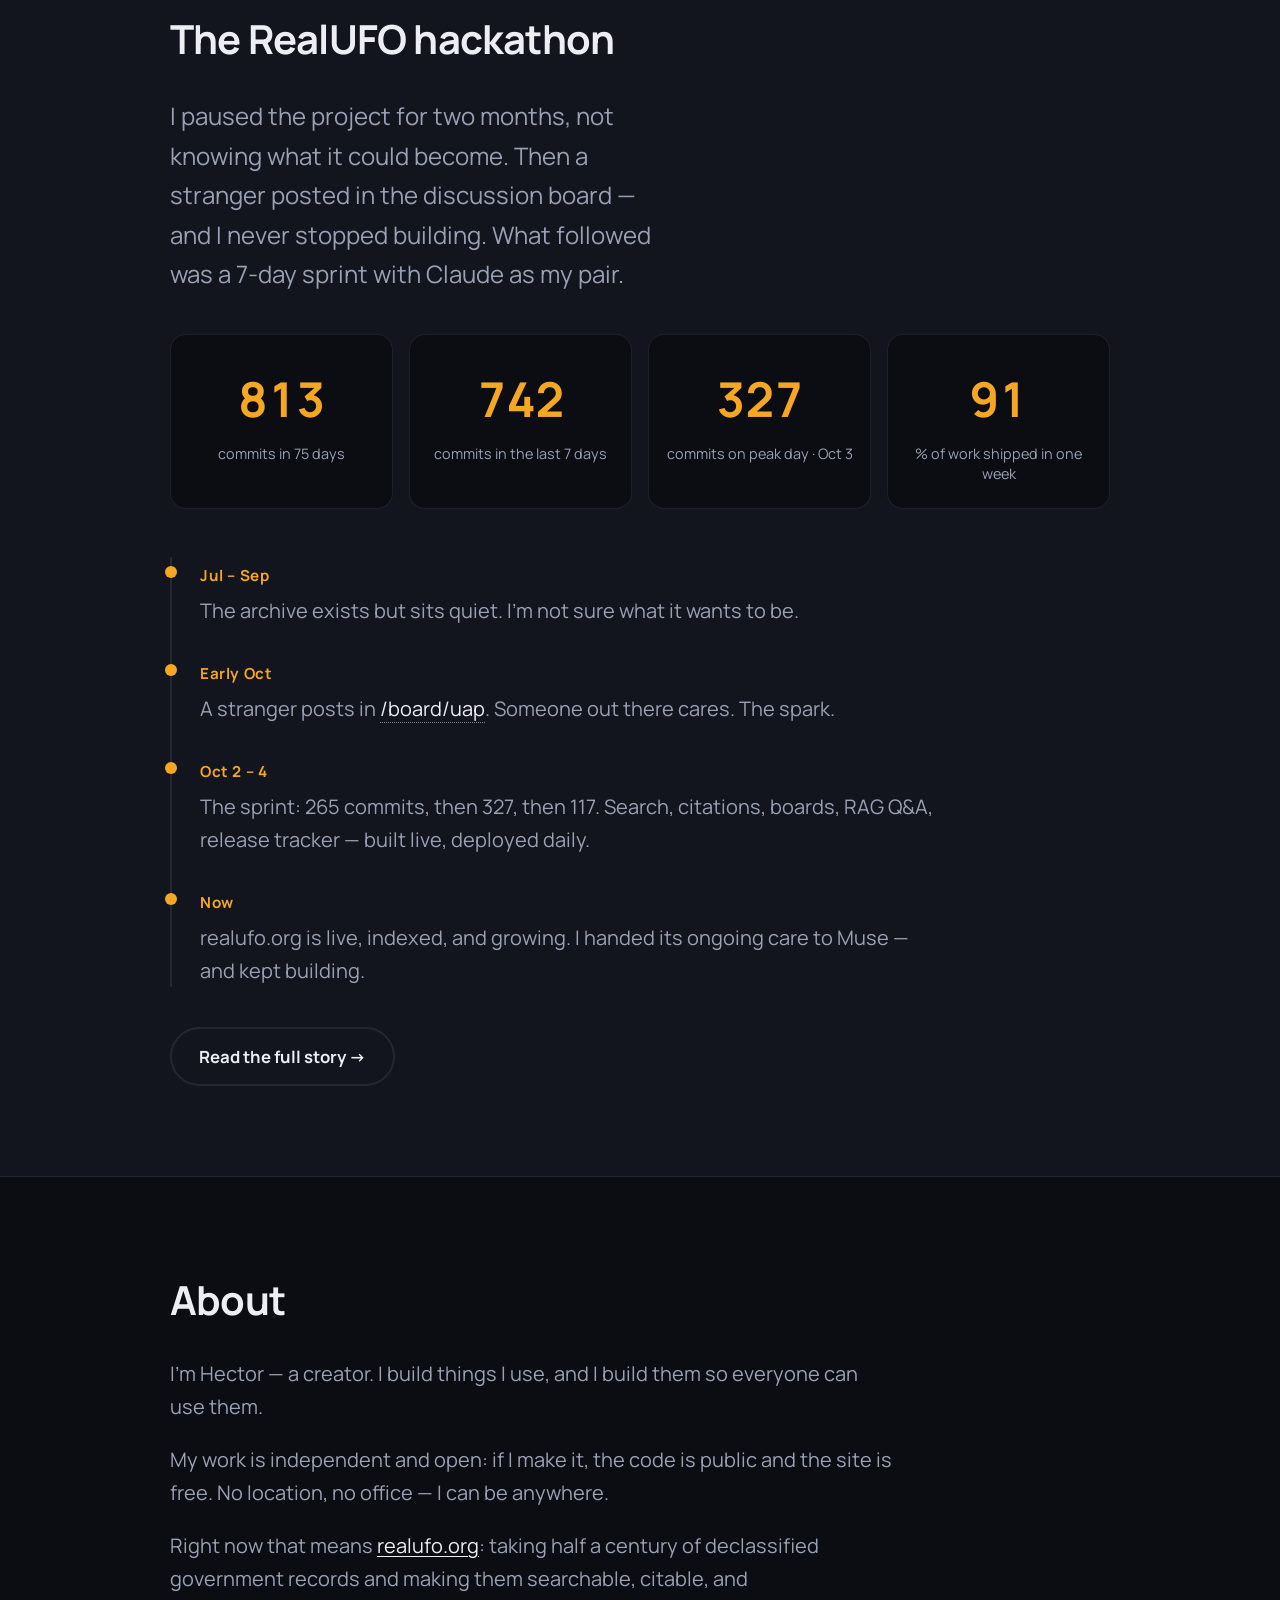
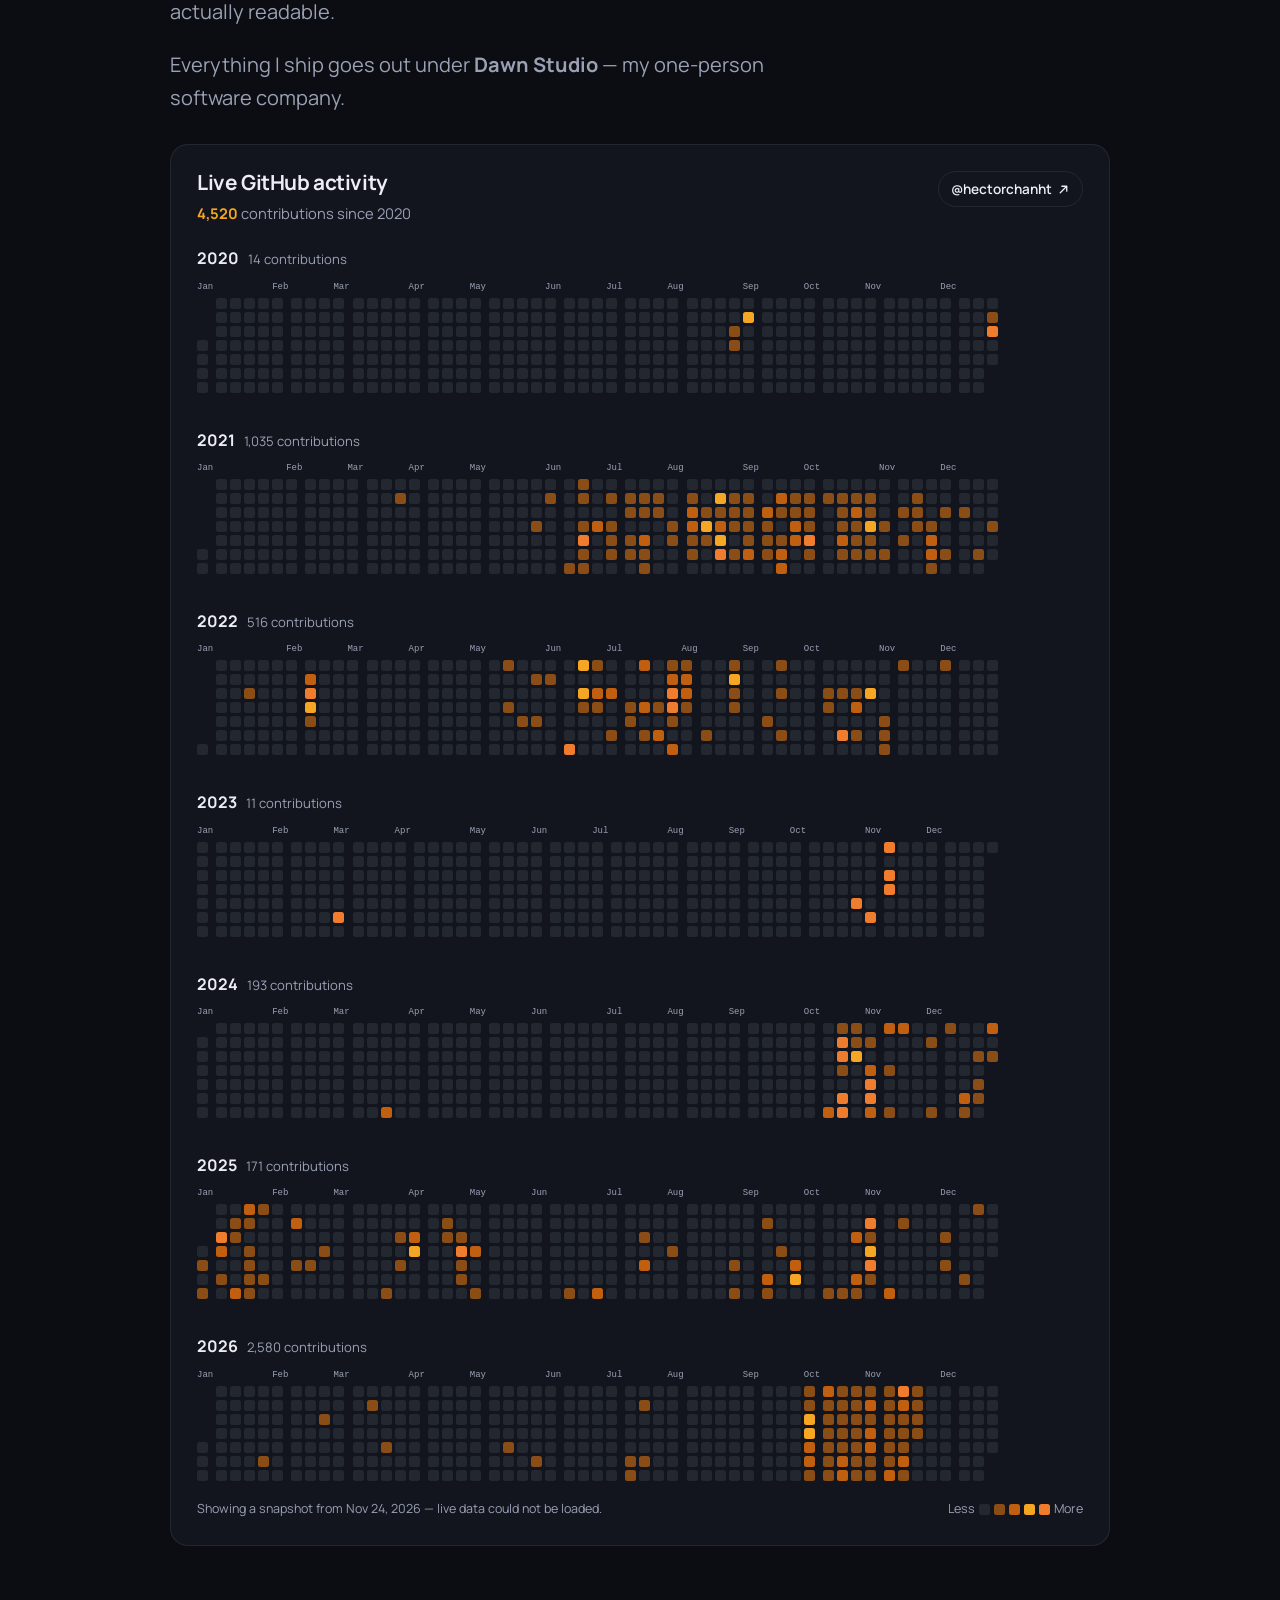
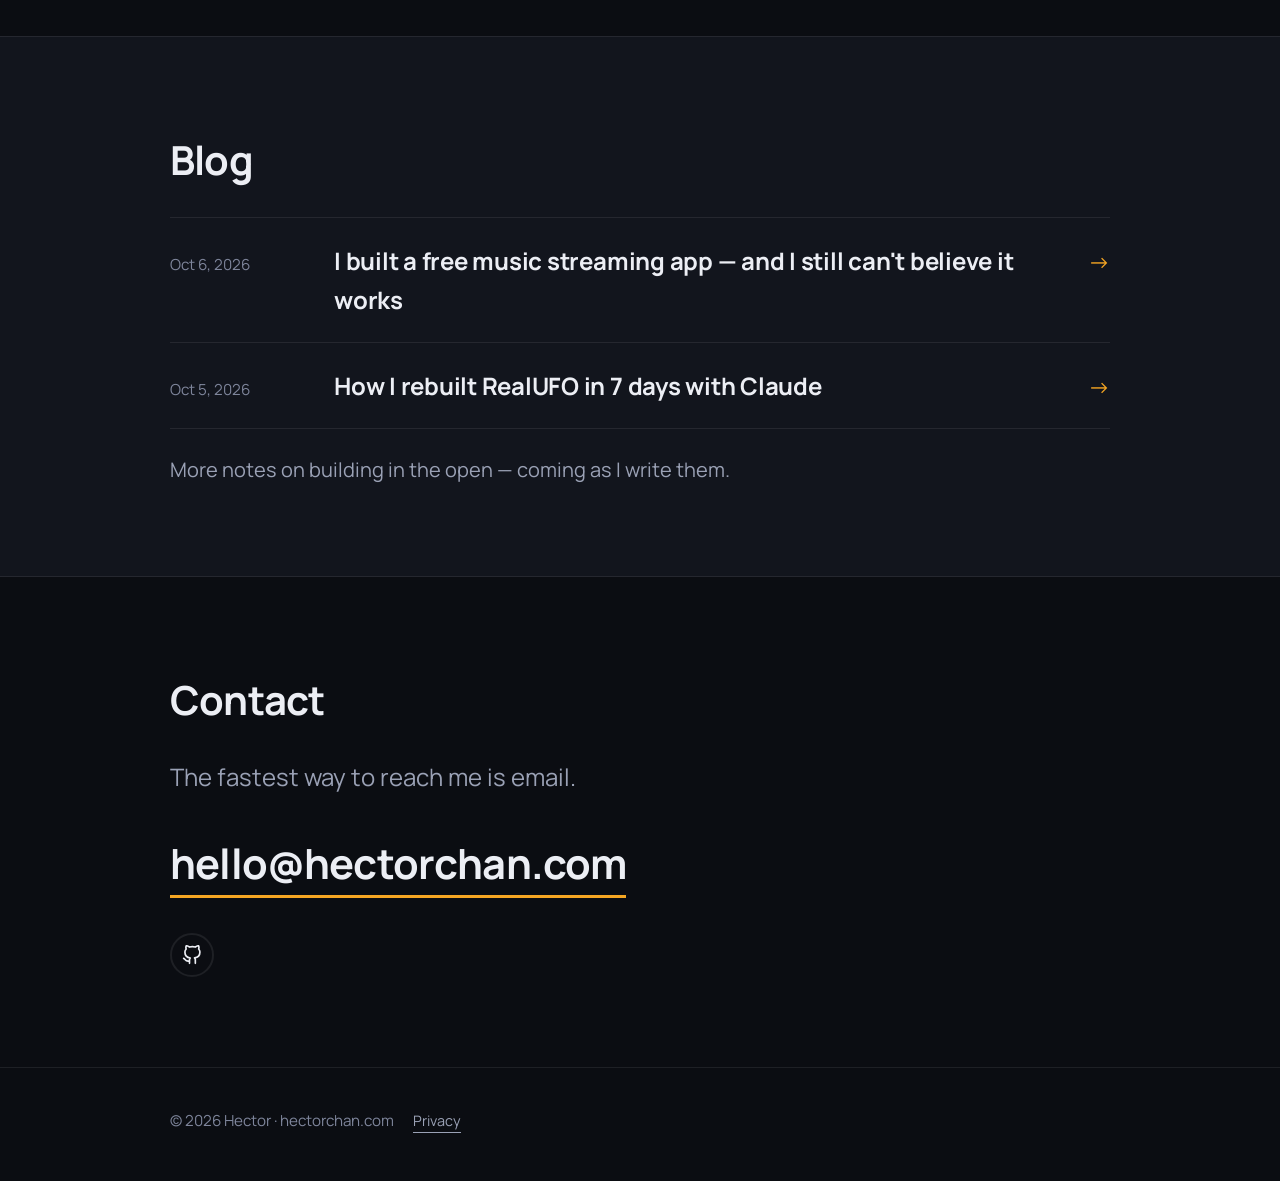
==== commit bcceca3e: "Media card: dedicated 1200x630 og card (avatar in design), og:site_name, summary_large_image; RealUF" ====
--- a/index.html
+++ b/index.html
@@ -10,13 +10,17 @@
 <meta property="og:description" content="Building things I use and everyone to use.">
 <meta property="og:type" content="website">
 <meta property="og:url" content="https://hectorchan.com/">
-<meta property="og:image" content="https://hectorchan.com/assets/avatar.png">
+<meta property="og:site_name" content="Hector Chan">
+<meta property="og:image" content="https://hectorchan.com/assets/og.png">
+<meta property="og:image:width" content="1200">
+<meta property="og:image:height" content="630">
+<meta property="og:image:alt" content="Hector — creator">
 <link rel="canonical" href="https://hectorchan.com/">
 <meta name="robots" content="index, follow">
-<meta name="twitter:card" content="summary">
+<meta name="twitter:card" content="summary_large_image">
 <meta name="twitter:title" content="Hector — creator">
 <meta name="twitter:description" content="Building things I use and everyone to use.">
-<meta name="twitter:image" content="https://hectorchan.com/assets/avatar.png">
+<meta name="twitter:image" content="https://hectorchan.com/assets/og.png">
 <script type="application/ld+json">
 {"@context":"https://schema.org","@type":"Person","name":"Hector Chan","url":"https://hectorchan.com/","image":"https://hectorchan.com/assets/avatar.png","description":"Hector is a creator. Building things I use and everyone to use.","jobTitle":"Founder, Dawn Studio"}
 </script>
@@ -83,7 +87,7 @@
           <span class="tag dim">Open source</span>
         </div>
         <h3><a href="https://realufo.org" target="_blank" rel="noopener">realufo.org</a></h3>
-        <p class="card-desc">A searchable archive of declassified UAP / UFO government records — <strong>564 records across 9 archives</strong>: Pentagon PURSUE releases, AARO case files, FBI, CIA, NASA, NARA, plus Canada, Spain and New Zealand.</p>
+        <p class="card-desc">A searchable archive of declassified UAP / UFO government records — <strong>633 records across 9 archives</strong>: Pentagon PURSUE releases, AARO case files, FBI, CIA, NASA, NARA, plus Canada, Spain and New Zealand.</p>
         <ul class="feat">
           <li>Full-text search with page-level citations</li>
           <li>AI summaries for every record</li>
